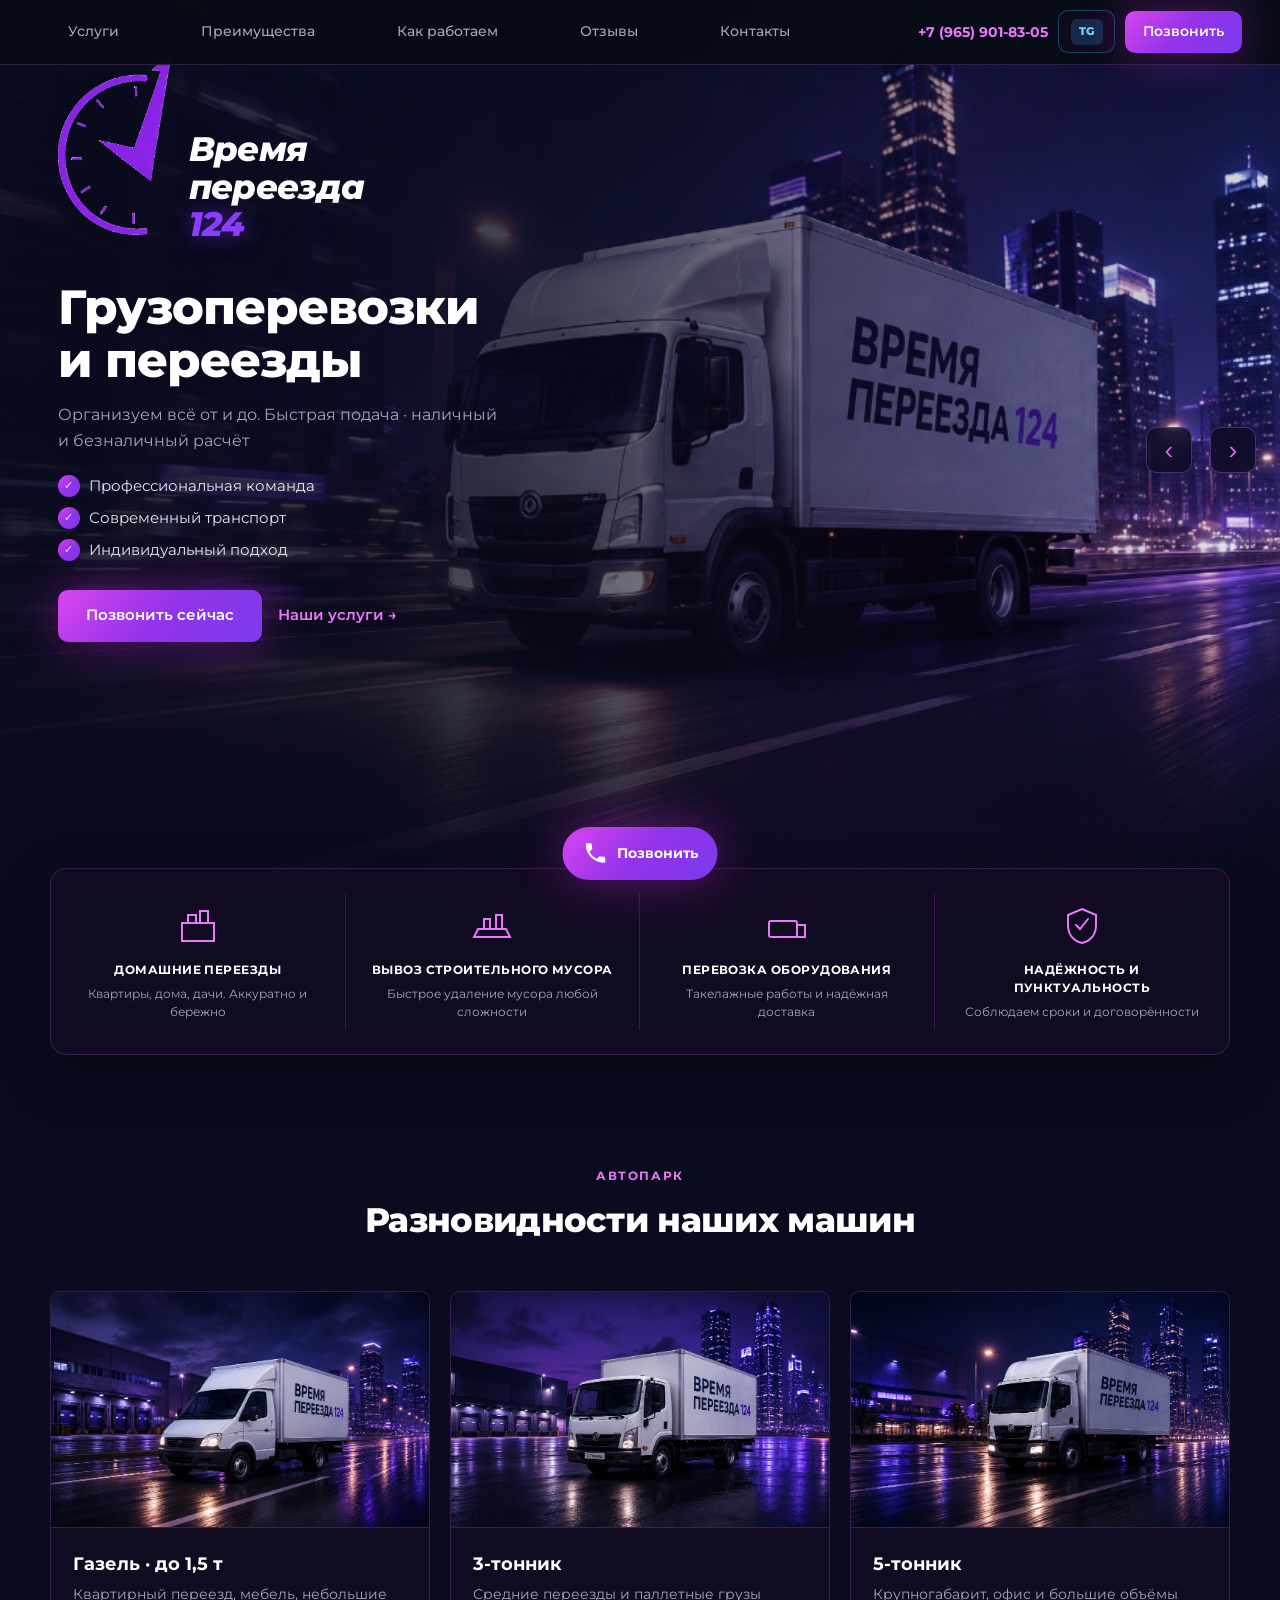
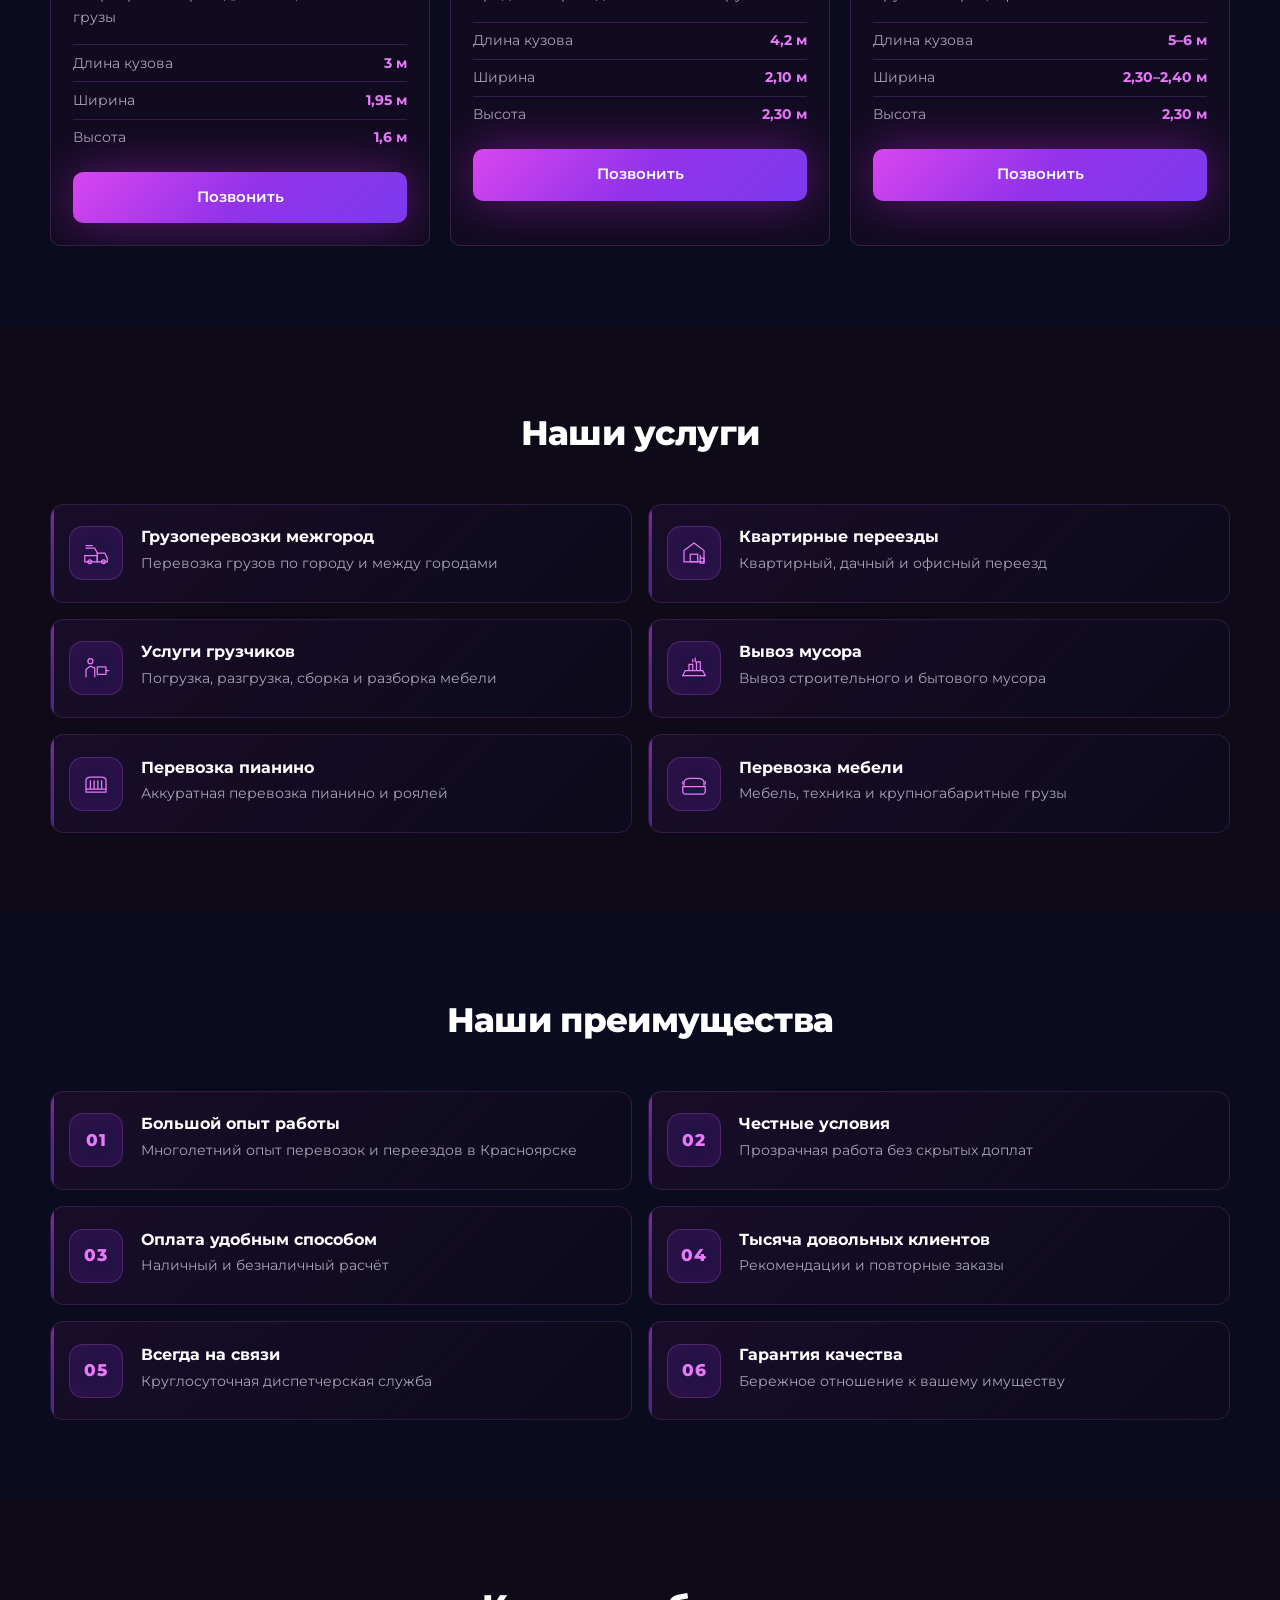
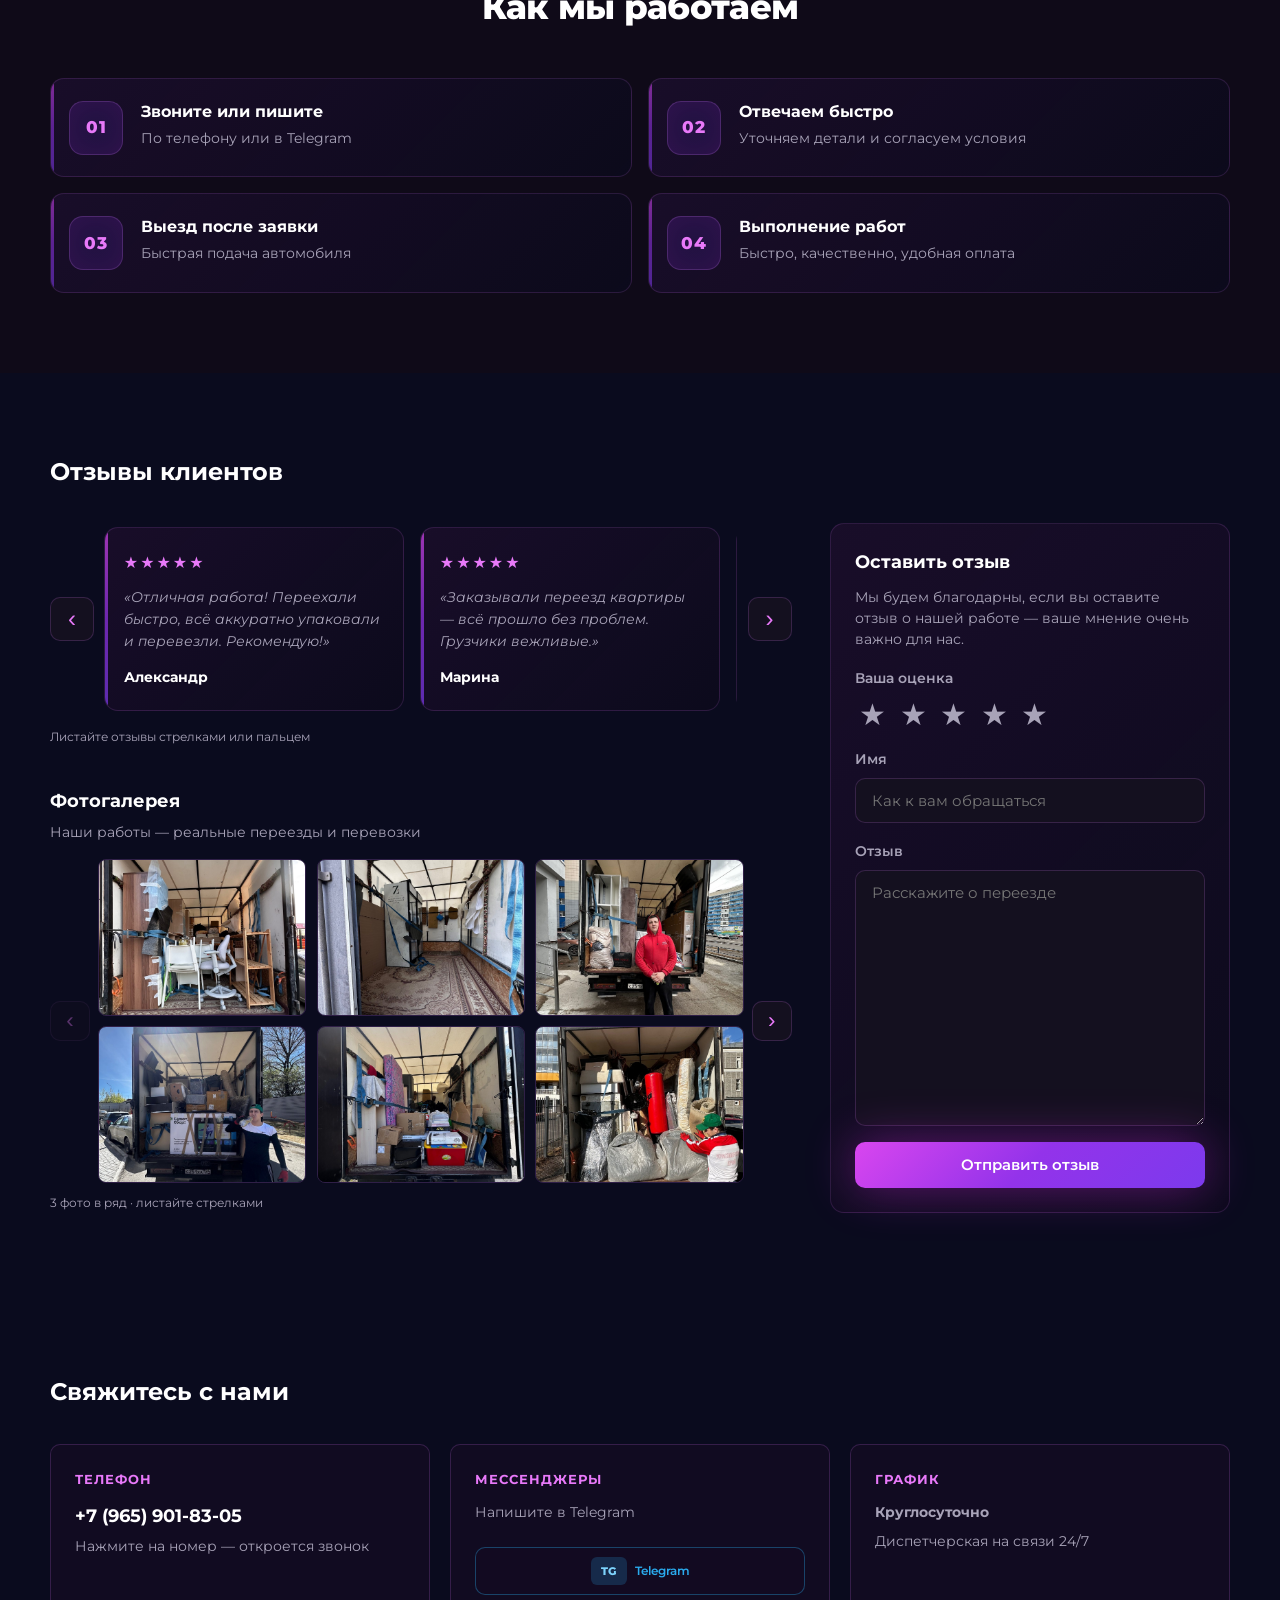
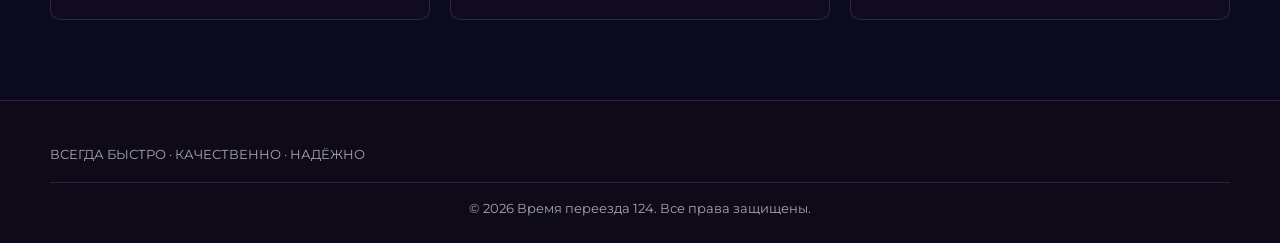
==== index.html @ 6dfb9379 "Add files via upload" ====
<!DOCTYPE html>
<html lang="ru">
<head>
  <meta charset="UTF-8">
  <meta name="viewport" content="width=device-width, initial-scale=1.0, viewport-fit=cover">
  <meta http-equiv="X-Content-Type-Options" content="nosniff">
  <meta name="referrer" content="strict-origin-when-cross-origin">
  <meta http-equiv="Permissions-Policy" content="geolocation=(), microphone=(), camera=()">
  <meta name="theme-color" content="#0a0b1e">
  <meta name="description" content="Время переезда 124 — переезды и грузоперевозки в Красноярске. Газель 1.5, 3 и 5 тонн.">
  <title>Время переезда 124 — грузоперевозки</title>
  <link rel="icon" type="image/png" href="images/logo-icon.png">
  <link rel="preconnect" href="https://fonts.googleapis.com">
  <link rel="preconnect" href="https://fonts.gstatic.com" crossorigin>
  <link href="https://fonts.googleapis.com/css2?family=Montserrat:ital,wght@0,400;0,500;0,600;0,700;0,800;1,700;1,800&display=swap" rel="stylesheet">
  <link rel="stylesheet" href="css/style.css?v=5">
  <link rel="preload" as="image" href="images/hero-truck-night.png">
</head>
<body>
  <header class="header" id="top">
    <div class="container header__inner">
      <a href="#top" class="header__brand" aria-label="Время переезда 124 — на главную">
        <img class="header__brand-icon" src="images/logo-icon.png" alt="" width="361" height="573" decoding="async">
        <span class="header__brand-name">
          <span class="header__brand-line">Время</span>
          <span class="header__brand-line">переезда <span class="header__brand-num">124</span></span>
        </span>
      </a>

      <nav class="header__nav" id="nav">
        <div class="header__nav-links">
          <a href="#fleet">Автопарк</a>
          <a href="#services">Услуги</a>
          <a href="#advantages">Преимущества</a>
          <a href="#process">Как работаем</a>
          <a href="#reviews">Отзывы</a>
          <a href="#contacts">Контакты</a>
        </div>
        <div class="header__nav-phones">
          <a href="tel:+79659018305">+7 (965) 901-83-05</a>
        </div>
      </nav>

      <div class="header__right">
        <div class="header__contacts">
          <a href="tel:+79659018305" class="header__phone">+7 (965) 901-83-05</a>
          <div class="messengers messengers--compact header__messengers">
            <a href="https://t.me/+79504398338" class="messenger-btn messenger-btn--tg" target="_blank" rel="noopener noreferrer" title="Telegram" aria-label="Telegram">
              <span class="messenger-btn__badge" aria-hidden="true">TG</span>
            </a>
          </div>
          <a href="tel:+79659018305" class="btn btn--primary btn--sm">Позвонить</a>
        </div>
      </div>

      <button class="header__burger" id="burger" aria-label="Меню" aria-expanded="false">
        <span></span><span></span><span></span>
      </button>
    </div>
    <div class="header__backdrop" id="navBackdrop" hidden></div>
  </header>

  <section class="hero">
    <div class="hero__carousel" id="heroCarousel" aria-label="Фото автопарка">
      <div class="hero__slides">
        <div class="hero__slide is-active" style="--hero-pos: 58% center; background-image: url('images/hero-truck-night.png');"></div>
        <div class="hero__slide" style="--hero-pos: 55% center; background-image: url('images/hero-truck-1.png');"></div>
        <div class="hero__slide" style="--hero-pos: 55% center; background-image: url('images/hero-truck-2.png');"></div>
      </div>
      <button class="hero__arrow hero__arrow--prev" id="heroPrev" type="button" aria-label="Предыдущее фото">‹</button>
      <button class="hero__arrow hero__arrow--next" id="heroNext" type="button" aria-label="Следующее фото">›</button>
    </div>
    <div class="hero__overlay" aria-hidden="true"></div>
    <div class="hero__inner">
      <div class="hero__content">
        <div class="hero__brand">
          <img
            class="hero__logo-icon"
            src="images/logo-icon.png"
            alt=""
            width="361"
            height="573"
            decoding="async"
          >
          <p class="hero__brand-name">
            Время<br>
            переезда<br>
            <span class="hero__brand-num">124</span>
          </p>
        </div>
        <h1>Грузоперевозки<br>и переезды</h1>
        <p class="hero__lead">Организуем всё от и до. Быстрая подача · наличный и безналичный расчёт</p>
        <ul class="hero__list">
          <li><span class="hero__check" aria-hidden="true">✓</span> Профессиональная команда</li>
          <li><span class="hero__check" aria-hidden="true">✓</span> Современный транспорт</li>
          <li><span class="hero__check" aria-hidden="true">✓</span> Индивидуальный подход</li>
        </ul>
        <div class="hero__actions">
          <a href="tel:+79659018305" class="btn btn--primary">Позвонить сейчас</a>
          <a href="#services" class="btn btn--ghost">Наши услуги →</a>
        </div>
      </div>
    </div>
  </section>

  <section class="highlights">
    <div class="container">
      <div class="highlights__grid">
        <article class="highlight-card">
          <div class="highlight-card__icon" aria-hidden="true">
            <svg viewBox="0 0 48 48" fill="none"><path d="M8 22h32v18H8V22z" stroke="currentColor" stroke-width="2"/><path d="M14 22V14h8v8M26 22V10h8v12" stroke="currentColor" stroke-width="2"/></svg>
          </div>
          <h3>Домашние переезды</h3>
          <p>Квартиры, дома, дачи. Аккуратно и бережно</p>
        </article>
        <article class="highlight-card">
          <div class="highlight-card__icon" aria-hidden="true">
            <svg viewBox="0 0 48 48" fill="none"><path d="M10 28h28l4 8H6l4-8z" stroke="currentColor" stroke-width="2"/><path d="M16 28V18h6v10M28 28V14h6v14" stroke="currentColor" stroke-width="2"/></svg>
          </div>
          <h3>Вывоз строительного мусора</h3>
          <p>Быстрое удаление мусора любой сложности</p>
        </article>
        <article class="highlight-card">
          <div class="highlight-card__icon" aria-hidden="true">
            <svg viewBox="0 0 48 48" fill="none"><rect x="6" y="20" width="28" height="16" rx="2" stroke="currentColor" stroke-width="2"/><path d="M34 24h8v12H34V24z" stroke="currentColor" stroke-width="2"/></svg>
          </div>
          <h3>Перевозка оборудования</h3>
          <p>Такелажные работы и надёжная доставка</p>
        </article>
        <article class="highlight-card">
          <div class="highlight-card__icon" aria-hidden="true">
            <svg viewBox="0 0 48 48" fill="none"><path d="M24 8l14 6v10c0 10-6 16-14 18C16 40 10 34 10 24V14l14-6z" stroke="currentColor" stroke-width="2"/><path d="M18 24l4 4 8-10" stroke="currentColor" stroke-width="2" stroke-linecap="round"/></svg>
          </div>
          <h3>Надёжность и пунктуальность</h3>
          <p>Соблюдаем сроки и договорённости</p>
        </article>
      </div>
    </div>
  </section>

  <section class="section" id="fleet">
    <div class="container">
      <div class="section__head">
        <span class="section__tag">Автопарк</span>
        <h2>Разновидности наших машин</h2>
      </div>
      <div class="vehicles-grid">
        <article class="vehicle-card">
          <div class="vehicle-card__photo">
            <img src="images/fleet-gazelle.png" alt="Газель до 1,5 тонн — Время переезда 124" width="640" height="400" loading="lazy" decoding="async">
          </div>
          <div class="vehicle-card__body">
            <h3>Газель · до 1,5 т</h3>
            <p>Квартирный переезд, мебель, небольшие грузы</p>
            <dl class="vehicle-specs">
              <div><dt>Длина кузова</dt><dd>3 м</dd></div>
              <div><dt>Ширина</dt><dd>1,95 м</dd></div>
              <div><dt>Высота</dt><dd>1,6 м</dd></div>
            </dl>
            <a href="tel:+79659018305" class="btn btn--primary btn--block">Позвонить</a>
          </div>
        </article>
        <article class="vehicle-card">
          <div class="vehicle-card__photo">
            <img src="images/fleet-3ton.png" alt="Грузовик 3 тонны — Время переезда 124" width="640" height="400" loading="lazy" decoding="async">
          </div>
          <div class="vehicle-card__body">
            <h3>3-тонник</h3>
            <p>Средние переезды и паллетные грузы</p>
            <dl class="vehicle-specs">
              <div><dt>Длина кузова</dt><dd>4,2 м</dd></div>
              <div><dt>Ширина</dt><dd>2,10 м</dd></div>
              <div><dt>Высота</dt><dd>2,30 м</dd></div>
            </dl>
            <a href="tel:+79659018305" class="btn btn--primary btn--block">Позвонить</a>
          </div>
        </article>
        <article class="vehicle-card">
          <div class="vehicle-card__photo">
            <img src="images/fleet-5ton.png" alt="Грузовик 5 тонн — Время переезда 124" width="640" height="400" loading="lazy" decoding="async">
          </div>
          <div class="vehicle-card__body">
            <h3>5-тонник</h3>
            <p>Крупногабарит, офис и большие объёмы</p>
            <dl class="vehicle-specs">
              <div><dt>Длина кузова</dt><dd>5–6 м</dd></div>
              <div><dt>Ширина</dt><dd>2,30–2,40 м</dd></div>
              <div><dt>Высота</dt><dd>2,30 м</dd></div>
            </dl>
            <a href="tel:+79659018305" class="btn btn--primary btn--block">Позвонить</a>
          </div>
        </article>
      </div>
    </div>
  </section>

  <section class="section section--alt" id="services">
    <div class="container">
      <div class="section__head"><h2>Наши услуги</h2></div>
      <div class="services-list">
        <article class="service-tile">
          <div class="service-tile__icon" aria-hidden="true">
            <svg viewBox="0 0 48 48" fill="none"><path d="M6 28h20v10H6V28z" stroke="currentColor" stroke-width="2"/><path d="M26 24h12l4 8v6H26V24z" stroke="currentColor" stroke-width="2"/><circle cx="14" cy="38" r="3" stroke="currentColor" stroke-width="2"/><circle cx="36" cy="38" r="3" stroke="currentColor" stroke-width="2"/><path d="M8 16h14l4 8M8 12h10" stroke="currentColor" stroke-width="2" stroke-linecap="round"/></svg>
          </div>
          <div class="service-tile__body">
            <h3>Грузоперевозки межгород</h3>
            <p>Перевозка грузов по городу и между городами</p>
          </div>
        </article>
        <article class="service-tile">
          <div class="service-tile__icon" aria-hidden="true">
            <svg viewBox="0 0 48 48" fill="none"><path d="M24 8 8 20v18h32V20L24 8z" stroke="currentColor" stroke-width="2"/><rect x="18" y="26" width="12" height="12" stroke="currentColor" stroke-width="2"/><path d="M34 32h6v8h-6v-8zM34 28v4" stroke="currentColor" stroke-width="2" stroke-linecap="round"/></svg>
          </div>
          <div class="service-tile__body">
            <h3>Квартирные переезды</h3>
            <p>Квартирный, дачный и офисный переезд</p>
          </div>
        </article>
        <article class="service-tile">
          <div class="service-tile__icon" aria-hidden="true">
            <svg viewBox="0 0 48 48" fill="none"><circle cx="15" cy="13" r="4" stroke="currentColor" stroke-width="2"/><path d="M8 38V26l7-5 7 3v14" stroke="currentColor" stroke-width="2" stroke-linecap="round"/><rect x="26" y="22" width="14" height="12" rx="1" stroke="currentColor" stroke-width="2"/><path d="M40 28h4" stroke="currentColor" stroke-width="2" stroke-linecap="round"/></svg>
          </div>
          <div class="service-tile__body">
            <h3>Услуги грузчиков</h3>
            <p>Погрузка, разгрузка, сборка и разборка мебели</p>
          </div>
        </article>
        <article class="service-tile">
          <div class="service-tile__icon" aria-hidden="true">
            <svg viewBox="0 0 48 48" fill="none"><path d="M10 28h28l4 8H6l4-8z" stroke="currentColor" stroke-width="2"/><path d="M16 28V18h6v10M28 28V14h6v14" stroke="currentColor" stroke-width="2"/><path d="M22 10v4M26 8v6" stroke="currentColor" stroke-width="2" stroke-linecap="round"/></svg>
          </div>
          <div class="service-tile__body">
            <h3>Вывоз мусора</h3>
            <p>Вывоз строительного и бытового мусора</p>
          </div>
        </article>
        <article class="service-tile">
          <div class="service-tile__icon" aria-hidden="true">
            <svg viewBox="0 0 48 48" fill="none"><path d="M8 32V18c0-3 3-5 8-5h16c5 0 8 2 8 5v14" stroke="currentColor" stroke-width="2"/><path d="M8 32h32v5H8v-5z" stroke="currentColor" stroke-width="2"/><path d="M15 18v14M21 18v14M27 18v14M33 18v14" stroke="currentColor" stroke-width="2"/></svg>
          </div>
          <div class="service-tile__body">
            <h3>Перевозка пианино</h3>
            <p>Аккуратная перевозка пианино и роялей</p>
          </div>
        </article>
        <article class="service-tile">
          <div class="service-tile__icon" aria-hidden="true">
            <svg viewBox="0 0 48 48" fill="none"><path d="M8 28V22c0-4 4-7 10-7h12c6 0 10 3 10 7v6" stroke="currentColor" stroke-width="2"/><path d="M6 28h36v8c0 2-2 4-4 4H10c-2 0-4-2-4-4v-8z" stroke="currentColor" stroke-width="2"/><path d="M6 24V20M42 24V20" stroke="currentColor" stroke-width="2" stroke-linecap="round"/></svg>
          </div>
          <div class="service-tile__body">
            <h3>Перевозка мебели</h3>
            <p>Мебель, техника и крупногабаритные грузы</p>
          </div>
        </article>
      </div>
    </div>
  </section>

  <section class="section" id="advantages">
    <div class="container">
      <div class="section__head"><h2>Наши преимущества</h2></div>
      <div class="services-list">
        <article class="service-tile">
          <div class="service-tile__icon service-tile__icon--num" aria-hidden="true">01</div>
          <div class="service-tile__body">
            <h3>Большой опыт работы</h3>
            <p>Многолетний опыт перевозок и переездов в Красноярске</p>
          </div>
        </article>
        <article class="service-tile">
          <div class="service-tile__icon service-tile__icon--num" aria-hidden="true">02</div>
          <div class="service-tile__body">
            <h3>Честные условия</h3>
            <p>Прозрачная работа без скрытых доплат</p>
          </div>
        </article>
        <article class="service-tile">
          <div class="service-tile__icon service-tile__icon--num" aria-hidden="true">03</div>
          <div class="service-tile__body">
            <h3>Оплата удобным способом</h3>
            <p>Наличный и безналичный расчёт</p>
          </div>
        </article>
        <article class="service-tile">
          <div class="service-tile__icon service-tile__icon--num" aria-hidden="true">04</div>
          <div class="service-tile__body">
            <h3>Тысяча довольных клиентов</h3>
            <p>Рекомендации и повторные заказы</p>
          </div>
        </article>
        <article class="service-tile">
          <div class="service-tile__icon service-tile__icon--num" aria-hidden="true">05</div>
          <div class="service-tile__body">
            <h3>Всегда на связи</h3>
            <p>Круглосуточная диспетчерская служба</p>
          </div>
        </article>
        <article class="service-tile">
          <div class="service-tile__icon service-tile__icon--num" aria-hidden="true">06</div>
          <div class="service-tile__body">
            <h3>Гарантия качества</h3>
            <p>Бережное отношение к вашему имуществу</p>
          </div>
        </article>
      </div>
    </div>
  </section>

  <section class="section section--alt" id="process">
    <div class="container">
      <div class="section__head"><h2>Как мы работаем</h2></div>
      <div class="services-list services-list--steps">
        <article class="service-tile">
          <div class="service-tile__icon service-tile__icon--num" aria-hidden="true">01</div>
          <div class="service-tile__body">
            <h3>Звоните или пишите</h3>
            <p>По телефону или в Telegram</p>
          </div>
        </article>
        <article class="service-tile">
          <div class="service-tile__icon service-tile__icon--num" aria-hidden="true">02</div>
          <div class="service-tile__body">
            <h3>Отвечаем быстро</h3>
            <p>Уточняем детали и согласуем условия</p>
          </div>
        </article>
        <article class="service-tile">
          <div class="service-tile__icon service-tile__icon--num" aria-hidden="true">03</div>
          <div class="service-tile__body">
            <h3>Выезд после заявки</h3>
            <p>Быстрая подача автомобиля</p>
          </div>
        </article>
        <article class="service-tile">
          <div class="service-tile__icon service-tile__icon--num" aria-hidden="true">04</div>
          <div class="service-tile__body">
            <h3>Выполнение работ</h3>
            <p>Быстро, качественно, удобная оплата</p>
          </div>
        </article>
      </div>
    </div>
  </section>

  <section class="section" id="reviews">
    <div class="container">
      <h2 class="section__title section__title--left">Отзывы клиентов</h2>
      <div class="reviews-layout">
        <div class="reviews-panel">
          <div class="reviews-carousel">
            <button class="reviews-carousel__btn" id="reviewsPrev" aria-label="Назад" type="button">‹</button>
            <div class="reviews-carousel__track" id="reviewsTrack"></div>
            <button class="reviews-carousel__btn" id="reviewsNext" aria-label="Вперёд" type="button">›</button>
          </div>
          <p class="reviews-swipe-hint">Листайте отзывы стрелками или пальцем</p>
        </div>

        <div class="reviews-gallery" id="gallery">
            <h3 class="reviews-gallery__title">Фотогалерея</h3>
            <p class="reviews-gallery__lead">Наши работы — реальные переезды и перевозки</p>
            <div class="gallery-carousel">
              <button class="gallery-carousel__btn" id="galleryPrev" type="button" aria-label="Предыдущие фото">‹</button>
              <div class="gallery-carousel__viewport">
                <div class="gallery-carousel__track" id="galleryTrack"></div>
              </div>
              <button class="gallery-carousel__btn" id="galleryNext" type="button" aria-label="Следующие фото">›</button>
            </div>
            <p class="gallery-carousel__hint">3 фото в ряд · листайте стрелками</p>
        </div>

        <div class="review-form-wrap">
        <h3 class="review-form__title">Оставить отзыв</h3>
        <p class="review-form__intro">Мы будем благодарны, если вы оставите отзыв о нашей работе — ваше мнение очень важно для нас.</p>
        <form class="review-form" id="reviewForm" novalidate>
          <div class="review-form__field">
            <span class="review-form__label">Ваша оценка</span>
            <div class="star-rating" id="starRating" role="radiogroup" aria-label="Оценка от 1 до 5">
              <button type="button" class="star-rating__btn" data-value="1" aria-label="1 звезда">★</button>
              <button type="button" class="star-rating__btn" data-value="2" aria-label="2 звезды">★</button>
              <button type="button" class="star-rating__btn" data-value="3" aria-label="3 звезды">★</button>
              <button type="button" class="star-rating__btn" data-value="4" aria-label="4 звезды">★</button>
              <button type="button" class="star-rating__btn" data-value="5" aria-label="5 звезд">★</button>
            </div>
            <input type="hidden" name="rating" id="reviewRating" value="0" required>
          </div>
          <div class="review-form__field">
            <label class="review-form__label" for="reviewName">Имя</label>
            <input class="review-form__input" type="text" id="reviewName" name="name" maxlength="60" placeholder="Как к вам обращаться" required autocomplete="name">
          </div>
          <div class="review-form__field review-form__field--text">
            <label class="review-form__label" for="reviewText">Отзыв</label>
            <textarea class="review-form__input review-form__textarea" id="reviewText" name="text" rows="4" maxlength="800" placeholder="Расскажите о переезде" required></textarea>
          </div>
          <div class="review-form__hp" aria-hidden="true">
            <label for="reviewWebsite">Сайт</label>
            <input type="text" id="reviewWebsite" name="website" tabindex="-1" autocomplete="off">
            <label for="reviewEmail">Email</label>
            <input type="email" id="reviewEmail" name="email" tabindex="-1" autocomplete="off">
          </div>
          <button type="submit" class="btn btn--primary review-form__submit">Отправить отзыв</button>
          <p class="review-form__status" id="reviewFormStatus" hidden></p>
        </form>
        </div>
      </div>
    </div>
  </section>

  <div class="gallery-lightbox" id="galleryLightbox" hidden>
    <button type="button" class="gallery-lightbox__backdrop" aria-label="Закрыть"></button>
    <button type="button" class="gallery-lightbox__close" aria-label="Закрыть">×</button>
    <img class="gallery-lightbox__img" id="galleryLightboxImg" alt="">
  </div>

  <section class="section" id="contacts">
    <div class="container">
      <h2 class="section__title section__title--left">Свяжитесь с нами</h2>
      <div class="contacts-grid">
        <div class="contact-card">
          <h3>Телефон</h3>
          <a href="tel:+79659018305" class="contact-card__phone">+7 (965) 901-83-05</a>
          <p>Нажмите на номер — откроется звонок</p>
        </div>
        <div class="contact-card">
          <h3>Мессенджеры</h3>
          <p>Напишите в Telegram</p>
          <div class="messengers messengers--compact contact-card__messengers">
            <a href="https://t.me/+79504398338" class="messenger-btn messenger-btn--tg" target="_blank" rel="noopener noreferrer" title="Telegram" aria-label="Telegram">
              <span class="messenger-btn__badge" aria-hidden="true">TG</span>
              <span class="messenger-btn__text">Telegram</span>
            </a>
          </div>
        </div>
        <div class="contact-card">
          <h3>График</h3>
          <p class="contact-card__phone">Круглосуточно</p>
          <p>Диспетчерская на связи 24/7</p>
        </div>
      </div>
    </div>
  </section>

  <footer class="footer">
    <div class="container footer__inner">
      <div class="footer__brand">
        <p>ВСЕГДА БЫСТРО · КАЧЕСТВЕННО · НАДЁЖНО</p>
      </div>
      <p class="footer__copy">© 2026 Время переезда 124. Все права защищены.</p>
    </div>
  </footer>

  <a href="tel:+79659018305" class="fab" aria-label="Позвонить">
    <svg viewBox="0 0 24 24" width="26" height="26" fill="currentColor"><path d="M6.62 10.79c1.44 2.83 3.76 5.14 6.59 6.59l2.2-2.2c.27-.27.67-.36 1.02-.24 1.12.37 2.33.57 3.57.57.55 0 1 .45 1 1V20c0 .55-.45 1-1 1-9.39 0-17-7.61-17-17 0-.55.45-1 1-1h3.5c.55 0 1 .45 1 1 0 1.25.2 2.45.57 3.57.11.35.03.74-.25 1.02l-2.2 2.2z"/></svg>
    <span>Позвонить</span>
  </a>

  <script src="js/config.js"></script>
  <script src="js/security.js"></script>
  <script src="js/main.js"></script>
  <script src="js/metrika.js" defer></script>
</body>
</html>
---- css/style.css ----
/* Время переезда — фиолетовый неон, тёмный фон */

:root {
  --bg: #0a0b1e;
  --bg2: #0f0a18;
  --bg3: #14101f;
  --card: rgba(20, 12, 35, 0.82);
  --text: #ffffff;
  --muted: #a8a3b8;
  --purple: #c026d3;
  --purple-light: #e879f9;
  --purple-dark: #9333ea;
  --grad-purple: linear-gradient(135deg, #d946ef 0%, #9333ea 50%, #7c3aed 100%);
  --grad-bg: linear-gradient(160deg, #0a0b1e 0%, #1a0b2e 50%, #0a0b1e 100%);
  --glow: 0 0 48px rgba(192, 38, 211, 0.45);
  --border: rgba(216, 120, 255, 0.18);
  --radius: 10px;
  --font: "Montserrat", system-ui, sans-serif;
  --header-min: 64px;
  --container: min(1180px, 100% - 2rem);
  --page-pad: 1rem;
  --fab-size: 52px;
  --fab-offset: calc(1.25rem + env(safe-area-inset-bottom, 0px));
}

*, *::before, *::after { box-sizing: border-box; margin: 0; padding: 0; }
html { scroll-behavior: smooth; }
body {
  font-family: var(--font);
  background: var(--bg);
  color: var(--text);
  line-height: 1.6;
  overflow-x: hidden;
}
a { color: inherit; text-decoration: none; }
img { max-width: 100%; display: block; }
.container { width: var(--container); margin-inline: auto; }

/* Buttons */
.btn {
  display: inline-flex;
  align-items: center;
  justify-content: center;
  padding: 14px 28px;
  border-radius: var(--radius);
  font-family: inherit;
  font-weight: 600;
  font-size: 0.92rem;
  border: none;
  cursor: pointer;
  transition: 0.2s;
  white-space: nowrap;
}
.btn--primary {
  background: var(--grad-purple);
  color: #fff;
  box-shadow: var(--glow);
}
.btn--primary:hover {
  transform: translateY(-2px);
  box-shadow: 0 0 50px rgba(124, 58, 237, 0.5);
}
.btn--ghost {
  background: transparent;
  color: var(--purple-light);
  border: none;
  padding-left: 0;
}
.btn--ghost:hover { color: #fff; }
.btn--sm { padding: 10px 18px; font-size: 0.85rem; }
.btn--block { width: 100%; }

/* Messengers */
.messengers {
  display: flex;
  flex-wrap: wrap;
  align-items: center;
  gap: 0.65rem;
}
.messenger-btn {
  display: inline-flex;
  align-items: center;
  gap: 0.5rem;
  padding: 0.55rem 1rem;
  border-radius: var(--radius);
  font-size: 0.85rem;
  font-weight: 600;
  border: 1px solid var(--border);
  background: rgba(20, 12, 35, 0.65);
  transition: 0.2s;
}
.messenger-btn:hover {
  transform: translateY(-2px);
  color: #fff;
}
.messenger-btn__badge {
  display: inline-flex;
  align-items: center;
  justify-content: center;
  min-width: 2rem;
  height: 1.65rem;
  padding: 0 0.35rem;
  border-radius: 6px;
  font-size: 0.68rem;
  font-weight: 800;
  letter-spacing: 0.04em;
}
.messenger-btn--tg {
  color: #2aabee;
  border-color: rgba(42, 171, 238, 0.35);
}
.messenger-btn--tg .messenger-btn__badge {
  background: rgba(42, 171, 238, 0.2);
  color: #7dd3fc;
}
.messenger-btn--tg:hover {
  background: rgba(42, 171, 238, 0.18);
  border-color: rgba(42, 171, 238, 0.55);
}
.messenger-btn--max {
  color: #8b3dff;
  border-color: rgba(139, 61, 255, 0.35);
}
.messenger-btn--max .messenger-btn__badge {
  background: rgba(139, 61, 255, 0.22);
  color: #d8b4fe;
}
.messenger-btn--max:hover {
  background: rgba(139, 61, 255, 0.18);
  border-color: rgba(139, 61, 255, 0.55);
}
.messengers--compact .messenger-btn {
  padding: 0.45rem 0.75rem;
  font-size: 0.78rem;
}
.messengers--compact .messenger-btn__text { display: none; }
.messengers--stack {
  flex-direction: column;
  align-items: stretch;
}
.messengers--stack .messenger-btn {
  justify-content: center;
  width: 100%;
}
.messengers--stack .messenger-btn__text { display: inline; }

/* Header */
.header {
  position: fixed;
  inset: 0 0 auto;
  z-index: 100;
  min-height: var(--header-min);
  padding: 0.65rem 0;
  background: rgba(7, 11, 20, 0.92);
  backdrop-filter: blur(16px);
  border-bottom: 1px solid var(--border);
}
.header .header__inner.container {
  width: 100%;
  max-width: none;
  margin-inline: 0;
  padding-left: 8cm;
  padding-right: 1cm;
}
.header__inner {
  display: flex;
  align-items: center;
  gap: 0;
  flex-wrap: nowrap;
}
.header__brand {
  display: none;
  align-items: center;
  gap: 0.4rem;
  flex: 1;
  min-width: 0;
  margin-right: 0.35rem;
  text-decoration: none;
  color: inherit;
}
.header__brand-icon {
  display: block;
  height: 36px;
  width: auto;
  flex-shrink: 0;
  object-fit: contain;
  object-position: left center;
}
.header__brand-name {
  display: block;
  flex-shrink: 0;
  font-size: 0.62rem;
  font-weight: 800;
  font-style: italic;
  line-height: 1.05;
  letter-spacing: -0.02em;
  color: var(--text);
}
.header__brand-line {
  display: block;
}
.header__brand-num {
  color: #8b3dff;
  text-shadow: 0 0 12px rgba(139, 61, 255, 0.45);
}
.header__nav {
  display: flex;
  flex: 1;
  min-width: 0;
  align-items: center;
  justify-content: flex-end;
}
.header__nav-links {
  display: flex;
  align-items: center;
  gap: clamp(3.5rem, 6.4vw, 5.5rem);
  margin-right: clamp(5rem, 10vw, 9rem);
}
.header__nav-links a {
  font-size: 0.85rem;
  font-weight: 500;
  color: var(--muted);
  transition: color 0.2s;
  white-space: nowrap;
}
.header__nav-links a:hover { color: var(--text); }
.header__nav-phones {
  display: none;
  flex-direction: column;
  gap: 0.35rem;
  padding-top: 0.5rem;
  border-top: 1px solid var(--border);
}

.header__right {
  display: flex;
  align-items: center;
  gap: 1rem;
  flex-shrink: 0;
  margin-left: auto;
}

.header__contacts {
  display: flex;
  align-items: center;
  gap: 0.65rem;
  flex-wrap: nowrap;
  justify-content: flex-end;
}
.header__phone {
  font-weight: 700;
  font-size: 0.88rem;
  color: var(--purple-light);
  white-space: nowrap;
  transition: color 0.2s;
}
.header__phone:hover { color: #fff; }
.header__messengers {
  display: flex;
  align-items: center;
  gap: 0.4rem;
}
.header__messengers .messenger-btn {
  min-height: 2.25rem;
  min-width: 3.25rem;
  justify-content: center;
  padding: 0.45rem 0.7rem;
}
.header__messengers .messenger-btn__badge {
  min-width: 2rem;
  height: 1.65rem;
}

.header__burger {
  display: none;
  flex-direction: column;
  gap: 5px;
  padding: 8px;
  background: none;
  border: none;
  cursor: pointer;
}
.header__burger span {
  width: 22px;
  height: 2px;
  background: var(--purple-light);
  border-radius: 1px;
}
.header__nav.open {
  display: flex;
  flex-direction: column;
  align-items: flex-start;
  position: fixed;
  top: var(--header-min);
  left: 0;
  right: 0;
  padding: 1.25rem 1.5rem;
  background: var(--bg2);
  border-bottom: 1px solid var(--border);
  gap: 1rem;
  z-index: 99;
}
.header__nav.open .header__nav-links {
  flex-direction: column;
  align-items: flex-start;
  width: 100%;
  gap: 1rem;
  margin-right: 0;
}
.header__nav.open {
  justify-content: flex-start;
}
.header__nav.open .header__nav-phones { display: flex; width: 100%; }

.header__nav.open .header__nav-phones a {
  font-size: 1rem;
  font-weight: 600;
  color: var(--purple-light);
}
.header__backdrop {
  position: fixed;
  inset: var(--header-min) 0 0;
  z-index: 98;
  background: rgba(0, 0, 0, 0.55);
  backdrop-filter: blur(4px);
}
body.menu-open { overflow: hidden; }
body.gallery-open { overflow: hidden; }
.header__burger[aria-expanded="true"] span:nth-child(1) {
  transform: translateY(7px) rotate(45deg);
}
.header__burger[aria-expanded="true"] span:nth-child(2) { opacity: 0; }
.header__burger[aria-expanded="true"] span:nth-child(3) {
  transform: translateY(-7px) rotate(-45deg);
}
.header__burger span { transition: transform 0.2s, opacity 0.2s; }

/* Hero */
.hero {
  position: relative;
  min-height: 100vh;
  min-height: 100dvh;
  padding-top: var(--header-min);
  display: flex;
  align-items: flex-end;
  justify-content: flex-start;
  overflow: hidden;
}
.hero__carousel {
  position: absolute;
  inset: 0;
  z-index: 0;
}
.hero__slides {
  position: absolute;
  inset: 0;
}
.hero__slide {
  position: absolute;
  inset: 0;
  background-position: var(--hero-pos, 58% center);
  background-size: cover;
  background-repeat: no-repeat;
  opacity: 0;
  transition: opacity 1.1s ease;
}
.hero__slide.is-active { opacity: 1; }
.hero__arrow {
  position: absolute;
  top: 50%;
  z-index: 2;
  transform: translateY(-50%);
  width: 46px;
  height: 46px;
  border-radius: var(--radius);
  border: 1px solid rgba(216, 120, 255, 0.35);
  background: rgba(10, 11, 30, 0.72);
  backdrop-filter: blur(8px);
  color: var(--purple-light);
  font-size: 1.65rem;
  line-height: 1;
  cursor: pointer;
  transition: background 0.2s, border-color 0.2s, color 0.2s, transform 0.2s;
}
.hero__arrow:hover {
  background: rgba(124, 58, 237, 0.55);
  border-color: var(--purple-light);
  color: #fff;
}
.hero__arrow--prev { right: 5.5rem; }
.hero__arrow--next { right: 1.5rem; }
.hero__overlay {
  position: absolute;
  inset: 0;
  z-index: 1;
  background:
    linear-gradient(105deg, rgba(10, 11, 30, 0.97) 0%, rgba(10, 11, 30, 0.75) 42%, rgba(26, 11, 46, 0.35) 68%, transparent 100%),
    linear-gradient(to top, var(--bg) 0%, transparent 35%);
  pointer-events: none;
}
.hero__inner {
  position: relative;
  z-index: 1;
  width: 100%;
  max-width: 640px;
  margin: 0 0 clamp(6rem, 16vh, 11rem);
  padding: 0 clamp(0.65rem, 1.8vw, 1.25rem) clamp(3.5rem, 10vh, 6.5rem);
  margin-left: 1cm;
}
.hero__brand {
  --hero-icon-h: clamp(120px, 20vw, 180px);
  display: flex;
  align-items: flex-start;
  gap: clamp(0.65rem, 1.8vw, 1.1rem);
  margin: clamp(-2rem, -5vh, -3.5rem) 0 1cm;
}
.hero__logo-icon {
  display: block;
  width: auto;
  height: var(--hero-icon-h);
  margin: 0;
  flex-shrink: 0;
  object-fit: contain;
  object-position: left center;
}
.hero__brand-name {
  margin: 0;
  padding-top: calc(var(--hero-icon-h) * 0.5 - 0.4em);
  font-size: clamp(1.35rem, 3.2vw, 2.15rem);
  font-weight: 800;
  font-style: italic;
  line-height: 1.08;
  letter-spacing: -0.02em;
  color: var(--text);
  flex-shrink: 0;
}
.hero__brand-num {
  color: #8b3dff;
  text-shadow: 0 0 22px rgba(139, 61, 255, 0.55);
}
.hero__badge {
  display: inline-block;
  margin-bottom: 1rem;
  font-size: 0.78rem;
  color: var(--muted);
}
.hero__content h1 {
  font-size: clamp(2rem, 4vw, 3rem);
  font-weight: 800;
  line-height: 1.1;
  letter-spacing: -0.02em;
  margin-bottom: 1rem;
}
.hero__lead {
  color: var(--muted);
  font-size: 1rem;
  max-width: 440px;
  margin-bottom: 1.25rem;
}
.hero__list {
  list-style: none;
  margin-bottom: 1.75rem;
}
.hero__list li {
  display: flex;
  align-items: center;
  gap: 0.6rem;
  margin-bottom: 0.5rem;
  font-size: 0.95rem;
  color: #e2e8f0;
}
.hero__check {
  display: flex;
  align-items: center;
  justify-content: center;
  width: 22px;
  height: 22px;
  border-radius: 50%;
  background: var(--grad-purple);
  font-size: 0.7rem;
  font-weight: 800;
  flex-shrink: 0;
}
.hero__actions {
  display: flex;
  flex-wrap: wrap;
  align-items: center;
  gap: 1rem;
  margin-bottom: 1.5rem;
}
.hero__phones {
  display: flex;
  flex-wrap: wrap;
  gap: 1rem;
}
.hero__phones a {
  font-weight: 600;
  font-size: 0.9rem;
  color: var(--purple-light);
}
.hero__phones a:hover { color: #fff; }

/* Highlights strip */
.highlights {
  margin-top: -2rem;
  padding-bottom: 2rem;
  position: relative;
  z-index: 2;
}
.highlights__grid {
  display: grid;
  grid-template-columns: repeat(4, 1fr);
  gap: 0;
  padding: 1.5rem 0;
  background: var(--card);
  border: 1px solid var(--border);
  border-radius: 16px;
  backdrop-filter: blur(12px);
  box-shadow: 0 20px 50px rgba(0, 0, 0, 0.35);
}
.highlight-card {
  padding: 0.5rem 1.25rem;
  text-align: center;
  border-right: 1px solid rgba(192, 38, 211, 0.28);
}
.highlight-card:last-child {
  border-right: none;
}
.highlight-card__icon {
  width: 48px;
  height: 48px;
  margin: 0 auto 0.75rem;
  color: var(--purple-light);
}
.highlight-card__icon svg { width: 100%; height: 100%; }
.highlight-card h3 {
  font-size: 0.72rem;
  font-weight: 700;
  text-transform: uppercase;
  letter-spacing: 0.04em;
  margin-bottom: 0.35rem;
  color: var(--text);
}
.highlight-card p {
  font-size: 0.78rem;
  color: var(--muted);
  line-height: 1.45;
}

/* Sections */
.section { padding: 5rem 0; }
.section--alt { background: var(--bg2); }
.section__head {
  text-align: center;
  max-width: 560px;
  margin: 0 auto 2.75rem;
}
.section__head h2 {
  font-size: clamp(1.6rem, 3vw, 2.1rem);
  font-weight: 800;
  letter-spacing: -0.02em;
}
.section__tag {
  display: block;
  margin-bottom: 0.5rem;
  font-size: 0.72rem;
  font-weight: 700;
  letter-spacing: 0.14em;
  text-transform: uppercase;
  color: var(--purple-light);
}
.section__title--left { text-align: left; margin-bottom: 2rem; }

/* Fleet */
.vehicles-grid {
  display: grid;
  grid-template-columns: repeat(3, 1fr);
  gap: 1.25rem;
}
.vehicle-card {
  background: var(--card);
  border: 1px solid var(--border);
  border-radius: var(--radius);
  overflow: hidden;
  transition: 0.2s;
}
.vehicle-card:hover {
  border-color: rgba(124, 58, 237, 0.4);
  transform: translateY(-4px);
  box-shadow: var(--glow);
}
.vehicle-card__photo {
  aspect-ratio: 16 / 10;
  overflow: hidden;
  border-bottom: 1px solid var(--border);
  background: var(--bg3);
}
.vehicle-card__photo img {
  width: 100%;
  height: 100%;
  object-fit: cover;
  object-position: center;
  display: block;
  transition: transform 0.35s ease;
}
.vehicle-card:hover .vehicle-card__photo img { transform: scale(1.03); }
.vehicle-card__body { padding: 1.35rem; }
.vehicle-card__body h3 {
  font-size: 1.1rem;
  font-weight: 700;
  margin-bottom: 0.35rem;
}
.vehicle-card__body > p {
  font-size: 0.88rem;
  color: var(--muted);
  margin-bottom: 1rem;
}
.vehicle-specs div {
  display: flex;
  justify-content: space-between;
  padding: 0.45rem 0;
  font-size: 0.85rem;
  border-top: 1px solid var(--border);
}
.vehicle-specs dt { color: var(--muted); }
.vehicle-specs dd { font-weight: 700; color: var(--purple-light); }
.vehicle-card .btn { margin-top: 1rem; }


/* Services */
.services-list {
  display: grid;
  grid-template-columns: repeat(2, 1fr);
  gap: 1rem;
}
.service-tile {
  position: relative;
  display: flex;
  align-items: flex-start;
  gap: 1.1rem;
  padding: 1.35rem 1.35rem 1.35rem 1.15rem;
  background: linear-gradient(135deg, rgba(26, 14, 42, 0.95) 0%, rgba(12, 10, 28, 0.88) 100%);
  border: 1px solid rgba(216, 120, 255, 0.14);
  border-radius: 14px;
  overflow: hidden;
  transition: border-color 0.25s, box-shadow 0.25s, transform 0.25s;
}
.service-tile::before {
  content: "";
  position: absolute;
  left: 0;
  top: 0;
  bottom: 0;
  width: 3px;
  background: var(--grad-purple);
  opacity: 0.55;
  transition: opacity 0.25s, width 0.25s;
}
.service-tile:hover {
  border-color: rgba(232, 121, 249, 0.38);
  box-shadow: 0 12px 36px rgba(124, 58, 237, 0.18);
  transform: translateY(-2px);
}
.service-tile:hover::before {
  opacity: 1;
  width: 4px;
}
.service-tile__icon {
  flex-shrink: 0;
  display: flex;
  align-items: center;
  justify-content: center;
  width: 54px;
  height: 54px;
  border-radius: 14px;
  color: var(--purple-light);
  background: rgba(124, 58, 237, 0.14);
  border: 1px solid rgba(216, 120, 255, 0.22);
  box-shadow: inset 0 0 24px rgba(192, 38, 211, 0.08);
  transition: background 0.25s, box-shadow 0.25s;
}
.service-tile__icon svg {
  width: 30px;
  height: 30px;
  display: block;
}
.service-tile__icon--num {
  font-size: 1.05rem;
  font-weight: 800;
  letter-spacing: 0.06em;
}
.service-tile:hover .service-tile__icon {
  background: rgba(124, 58, 237, 0.24);
  box-shadow: 0 0 20px rgba(192, 38, 211, 0.25);
}
.service-tile__body { min-width: 0; }
.service-tile__body h3 {
  font-size: 1.02rem;
  font-weight: 700;
  margin-bottom: 0.4rem;
  line-height: 1.25;
}
.service-tile__body p {
  font-size: 0.86rem;
  color: var(--muted);
  line-height: 1.5;
}

.services-list--steps {
  counter-reset: process-step;
}

/* Reviews */
.reviews-layout {
  display: grid;
  grid-template-columns: minmax(0, 1fr) min(400px, 36%);
  grid-template-rows: auto auto;
  gap: clamp(1.5rem, 3vw, 2.5rem);
  align-items: stretch;
}
.reviews-panel {
  grid-column: 1;
  grid-row: 1;
  min-width: 0;
}
.reviews-gallery {
  grid-column: 1;
  grid-row: 2;
  min-width: 0;
}
.review-form-wrap {
  grid-column: 2;
  grid-row: 1 / span 2;
}
.reviews-carousel {
  display: flex;
  align-items: stretch;
  gap: 0.65rem;
}
.reviews-carousel__track {
  flex: 1;
  display: flex;
  gap: 1rem;
  overflow-x: auto;
  scroll-snap-type: x mandatory;
  scrollbar-width: none;
  padding: 0.25rem 0;
  -webkit-overflow-scrolling: touch;
  overscroll-behavior-x: contain;
}
.reviews-carousel__track::-webkit-scrollbar { display: none; }
.reviews-carousel__btn {
  flex-shrink: 0;
  align-self: center;
  width: 44px;
  height: 44px;
  border-radius: var(--radius);
  border: 1px solid var(--border);
  background: var(--bg3);
  color: var(--purple-light);
  font-size: 1.5rem;
  cursor: pointer;
  transition: 0.2s;
}
.reviews-carousel__btn:hover {
  background: var(--purple);
  color: #fff;
  border-color: var(--purple);
}
.review-card {
  position: relative;
  flex: 0 0 min(100%, 300px);
  scroll-snap-align: start;
  padding: 1.35rem 1.35rem 1.35rem 1.15rem;
  text-align: left;
  background: linear-gradient(135deg, rgba(26, 14, 42, 0.95) 0%, rgba(12, 10, 28, 0.88) 100%);
  border: 1px solid rgba(216, 120, 255, 0.14);
  border-radius: 14px;
  overflow: hidden;
}
.review-card::before {
  content: "";
  position: absolute;
  left: 0;
  top: 0;
  bottom: 0;
  width: 3px;
  background: var(--grad-purple);
  opacity: 0.7;
}
.review-card__stars { color: var(--purple-light); letter-spacing: 2px; margin-bottom: 0.65rem; }
.review-card__text {
  font-size: 0.9rem;
  color: var(--muted);
  font-style: italic;
  margin-bottom: 0.85rem;
  line-height: 1.55;
}
.review-card__author { font-weight: 700; font-size: 0.88rem; }
.reviews-empty { color: var(--muted); padding: 1rem; text-align: left; }
.reviews-swipe-hint {
  display: block;
  margin-top: 0.75rem;
  font-size: 0.78rem;
  color: var(--muted);
  text-align: left;
}

.reviews-gallery { min-width: 0; }
.reviews-gallery__title {
  font-size: 1.15rem;
  font-weight: 700;
  margin-bottom: 0.35rem;
  text-align: left;
}
.reviews-gallery__lead {
  font-size: 0.88rem;
  color: var(--muted);
  margin-bottom: 1rem;
  text-align: left;
}
.reviews-gallery .photo-gallery__grid {
  display: grid;
  grid-template-columns: repeat(3, 1fr);
  grid-template-rows: repeat(2, auto);
  gap: 0.65rem;
}
.gallery-carousel {
  display: flex;
  align-items: center;
  gap: 0.5rem;
}
.gallery-carousel__viewport {
  flex: 1;
  min-width: 0;
  overflow: hidden;
}
.gallery-carousel__track {
  display: flex;
  transition: transform 0.45s ease;
}
.gallery-carousel__page {
  flex: 0 0 100%;
  min-width: 0;
}
.gallery-carousel__btn {
  flex-shrink: 0;
  width: 40px;
  height: 40px;
  border-radius: var(--radius);
  border: 1px solid var(--border);
  background: var(--bg3);
  color: var(--purple-light);
  font-size: 1.4rem;
  line-height: 1;
  cursor: pointer;
  transition: 0.2s;
}
.gallery-carousel__btn:hover:not(:disabled) {
  background: var(--purple);
  color: #fff;
  border-color: var(--purple);
}
.gallery-carousel__btn:disabled {
  opacity: 0.35;
  cursor: default;
}
.gallery-carousel__hint {
  margin-top: 0.65rem;
  font-size: 0.78rem;
  color: var(--muted);
  text-align: left;
}

.review-form-wrap {
  margin-top: 0;
  padding: 1.5rem;
  background: linear-gradient(135deg, rgba(26, 14, 42, 0.95) 0%, rgba(12, 10, 28, 0.88) 100%);
  border: 1px solid rgba(216, 120, 255, 0.14);
  border-radius: 14px;
  max-width: none;
  width: 100%;
  display: flex;
  flex-direction: column;
  min-height: 100%;
}
.review-form__title {
  font-size: 1.1rem;
  font-weight: 700;
  margin-bottom: 0.65rem;
  text-align: left;
}
.review-form__intro {
  font-size: 0.88rem;
  color: var(--muted);
  line-height: 1.5;
  margin-bottom: 1.15rem;
  text-align: left;
}
.review-form {
  flex: 1;
  display: flex;
  flex-direction: column;
  min-height: 0;
}
.review-form__field { margin-bottom: 1.1rem; }
.review-form__label {
  display: block;
  font-size: 0.85rem;
  font-weight: 600;
  color: var(--muted);
  margin-bottom: 0.45rem;
}
.review-form__input {
  width: 100%;
  padding: 0.75rem 1rem;
  font-family: inherit;
  font-size: 0.95rem;
  color: var(--text);
  background: var(--bg3);
  border: 1px solid var(--border);
  border-radius: var(--radius);
  transition: border-color 0.2s, box-shadow 0.2s;
}
.review-form__input:focus {
  outline: none;
  border-color: var(--purple-light);
  box-shadow: 0 0 0 2px rgba(232, 121, 249, 0.2);
}
.review-form__textarea { resize: vertical; min-height: 100px; }
.review-form__field--text {
  flex: 1;
  display: flex;
  flex-direction: column;
  min-height: 0;
  margin-bottom: 1rem;
}
.review-form__field--text .review-form__textarea {
  flex: 1;
  min-height: 120px;
}
.review-form__hp {
  position: absolute;
  left: -9999px;
  width: 1px;
  height: 1px;
  overflow: hidden;
}
.review-form__field:has(.star-rating) .review-form__label {
  text-align: left;
}
.star-rating {
  display: flex;
  gap: 0.35rem;
  justify-content: flex-start;
}
.star-rating__btn {
  padding: 0.15rem 0.25rem;
  font-size: 1.85rem;
  line-height: 1;
  color: var(--muted);
  background: none;
  border: none;
  cursor: pointer;
  transition: color 0.15s, transform 0.15s;
}
.star-rating__btn:hover,
.star-rating__btn.is-active {
  color: var(--purple-light);
  transform: scale(1.08);
}
.review-form__submit { width: 100%; margin-top: auto; }
.review-form__status {
  margin-top: 1rem;
  padding: 0.85rem 1rem;
  font-size: 0.9rem;
  border-radius: var(--radius);
  line-height: 1.45;
}
.review-form__status--ok {
  background: rgba(34, 197, 94, 0.12);
  border: 1px solid rgba(34, 197, 94, 0.35);
  color: #86efac;
}
.review-form__status--mod {
  background: rgba(234, 179, 8, 0.1);
  border: 1px solid rgba(234, 179, 8, 0.35);
  color: #fde68a;
}
.review-form__status--err {
  background: rgba(239, 68, 68, 0.1);
  border: 1px solid rgba(239, 68, 68, 0.35);
  color: #fca5a5;
}

/* Gallery */
.photo-gallery {
  display: grid;
  grid-template-columns: 1fr 1fr;
  gap: 2rem;
}
.photo-gallery--single {
  grid-template-columns: 1fr;
  max-width: 720px;
}
.photo-gallery__column h3 {
  font-size: 1.1rem;
  font-weight: 700;
  margin-bottom: 0.35rem;
  color: var(--purple-light);
}
.photo-gallery__column > p {
  font-size: 0.88rem;
  color: var(--muted);
  margin-bottom: 1rem;
}
.photo-gallery__grid {
  display: grid;
  grid-template-columns: repeat(3, 1fr);
  gap: 0.75rem;
}
.photo-gallery__item {
  padding: 0;
  border: none;
  background: none;
  cursor: pointer;
  border-radius: 8px;
  overflow: hidden;
  border: 1px solid var(--border);
  transition: 0.2s;
}
.photo-gallery__item:hover { border-color: var(--purple); transform: scale(1.02); }
.photo-gallery__item img {
  width: 100%;
  aspect-ratio: 4/3;
  object-fit: cover;
}
.gallery-lightbox {
  position: fixed;
  inset: 0;
  z-index: 200;
  display: flex;
  align-items: center;
  justify-content: center;
}
.gallery-lightbox[hidden] { display: none; }
.gallery-lightbox__backdrop {
  position: absolute;
  inset: 0;
  background: rgba(0, 0, 0, 0.9);
  border: none;
  cursor: pointer;
}
.gallery-lightbox__close {
  position: absolute;
  top: 1rem;
  right: 1rem;
  z-index: 2;
  width: 44px;
  height: 44px;
  border: none;
  border-radius: 50%;
  background: var(--purple);
  color: #fff;
  font-size: 1.5rem;
  cursor: pointer;
}
.gallery-lightbox__img {
  position: relative;
  z-index: 1;
  max-width: 92vw;
  max-height: 85vh;
  border-radius: 8px;
}

/* Contacts */
.contacts-grid {
  display: grid;
  grid-template-columns: repeat(3, 1fr);
  align-items: stretch;
  gap: 1.25rem;
}
.contact-card {
  display: flex;
  flex-direction: column;
  height: 100%;
  padding: 1.5rem;
  background: var(--card);
  border: 1px solid var(--border);
  border-radius: var(--radius);
}
.contact-card__messengers {
  margin-top: auto;
  display: flex;
  align-items: flex-end;
  justify-content: stretch;
  gap: 0.65rem;
  padding-top: 1rem;
}
.contact-card__messengers .messenger-btn {
  flex: 1;
  min-height: 3rem;
  justify-content: center;
  align-items: center;
  padding: 0.55rem 0.75rem;
}
.contact-card__messengers .messenger-btn__text {
  display: inline;
}
.contact-card__messengers .messenger-btn__badge {
  min-width: 2.25rem;
  height: 1.75rem;
  flex-shrink: 0;
}
.contact-card h3 {
  font-size: 0.82rem;
  text-transform: uppercase;
  letter-spacing: 0.08em;
  color: var(--purple-light);
  margin-bottom: 0.75rem;
}
.contact-card__phone,
.contact-card__link {
  display: block;
  font-size: 1.1rem;
  font-weight: 700;
  margin-bottom: 0.4rem;
}
.contact-card__phone:hover,
.contact-card__link:hover { color: var(--purple-light); }
.contact-card p:last-child { font-size: 0.85rem; color: var(--muted); }
.contact-card > p:not(:last-child) {
  font-size: 0.85rem;
  color: var(--muted);
  margin-bottom: 0.5rem;
}

/* Footer */
.footer {
  padding: 2.5rem 0 1.5rem;
  border-top: 1px solid var(--border);
  background: var(--bg2);
}
.footer__inner {
  display: flex;
  flex-wrap: wrap;
  align-items: center;
  justify-content: space-between;
  gap: 1rem;
}
.footer__logo {
  height: 40px;
  width: auto;
  margin-bottom: 0.5rem;
}
.footer__brand p { font-size: 0.8rem; color: var(--muted); margin-top: 0.25rem; }
.footer__copy {
  width: 100%;
  text-align: center;
  font-size: 0.8rem;
  color: var(--muted);
  padding-top: 1rem;
  border-top: 1px solid var(--border);
}

/* FAB */
@keyframes fab-pulse {
  0%, 100% {
    box-shadow: 0 0 24px rgba(192, 38, 211, 0.45);
    transform: translateX(-50%) translateY(0);
  }
  50% {
    box-shadow: 0 0 40px rgba(192, 38, 211, 0.65);
    transform: translateX(-50%) translateY(-4px);
  }
}
.fab {
  position: fixed;
  left: 50%;
  right: auto;
  bottom: calc(1.25rem + env(safe-area-inset-bottom, 0px));
  z-index: 90;
  display: flex;
  align-items: center;
  justify-content: center;
  gap: 0.5rem;
  padding: 0.85rem 1.25rem;
  background: var(--grad-purple);
  color: #fff;
  font-weight: 700;
  font-size: 0.88rem;
  border-radius: 100px;
  box-shadow: var(--glow);
  transform: translateX(-50%);
  animation: fab-pulse 2.2s ease-in-out infinite;
  transition: background 0.2s, color 0.2s;
}
.fab:hover {
  animation: none;
  transform: translateX(-50%) translateY(-3px);
  box-shadow: 0 0 48px rgba(192, 38, 211, 0.7);
}
@media (prefers-reduced-motion: reduce) {
  .fab { animation: none; }
  .hero__slide { transition: none; }
}

/* Responsive */
@media (max-width: 1100px) {
  .header__nav-links { gap: 3rem; }
  .header__nav-links a { font-size: 0.8rem; }
}

@media (max-width: 900px) {
  :root {
    --header-min: 76px;
  }
  .header .header__inner.container {
    padding-left: var(--page-pad);
    padding-right: var(--page-pad);
  }
  .header__phone {
    display: block;
    font-size: clamp(0.68rem, 2.6vw, 0.82rem);
    flex-shrink: 1;
    min-width: 0;
  }
  .header__right {
    margin-left: auto;
    flex-shrink: 1;
    min-width: 0;
  }
  .header__nav {
    display: none;
    flex: none;
  }
  .header__burger {
    display: flex;
    min-width: 44px;
    min-height: 44px;
    align-items: center;
    justify-content: center;
    flex-shrink: 0;
  }
  .header__contacts .btn--primary { display: none; }
  .header__contacts {
    gap: 0.35rem;
    min-width: 0;
  }
  .header {
    min-height: var(--header-min);
    height: auto;
    padding: calc(0.55rem + env(safe-area-inset-top, 0px)) 0 0.55rem;
    overflow: visible;
  }
  .header__inner {
    align-items: center;
    min-height: 44px;
  }
  .header__phone {
    font-size: clamp(0.65rem, 3.2vw, 0.78rem);
    white-space: nowrap;
  }
  .header__brand {
    display: flex !important;
    flex: 0 0 auto;
    flex-shrink: 0;
    align-items: center;
    gap: 0.4rem;
    min-width: max-content;
    margin-right: 0.25rem;
    overflow: visible;
  }
  .header__brand-num {
    text-shadow: 0 0 8px rgba(139, 61, 255, 0.35);
  }
  .header__brand-icon {
    height: 32px;
    width: auto;
    flex-shrink: 0;
    object-fit: contain;
    object-position: center;
  }
  .header__brand-name {
    font-size: clamp(0.625rem, 3vw, 0.72rem);
    line-height: 1.12;
    overflow: visible;
  }
  .hero__brand {
    display: none;
  }
  .hero {
    min-height: min(72svh, 540px);
    align-items: flex-start;
    justify-content: flex-start;
    padding-top: calc(var(--header-min) + env(safe-area-inset-top, 0px));
  }
  .hero__inner {
    margin-left: 0;
    margin-bottom: 0;
    padding-inline: var(--page-pad);
    padding-top: 0.85rem;
    padding-bottom: clamp(1.25rem, 4vh, 2rem);
    max-width: 100%;
  }
  .hero__content {
    text-align: left;
    width: 100%;
  }
  .hero__lead {
    margin-inline: 0;
    max-width: none;
  }
  .hero__list {
    max-width: none;
    margin-inline: 0;
    text-align: left;
  }
  .hero__actions {
    justify-content: flex-start;
    align-items: stretch;
    max-width: none;
    margin-inline: 0;
  }
  .hero__actions .btn--ghost {
    justify-content: flex-start;
    padding-left: 0;
  }
}

@media (max-width: 1024px) {
  .contacts-grid {
    grid-template-columns: repeat(3, minmax(0, 1fr));
    max-width: none;
  }
  .hero__slide { --hero-pos: 55% center; }
  .hero__arrow--prev { right: 4.5rem; }
  .hero__arrow--next { right: 1rem; }
  .hero__overlay {
    background:
      linear-gradient(180deg, rgba(10, 11, 30, 0.92) 0%, rgba(10, 11, 30, 0.7) 55%, rgba(26, 11, 46, 0.5) 100%),
      linear-gradient(to top, var(--bg), transparent 30%);
  }
  .hero__inner {
    max-width: 100%;
    margin: 0 0 clamp(3rem, 10vh, 6rem);
    padding-inline: clamp(1rem, 4vw, 1.5rem);
    padding-bottom: clamp(2.5rem, 8vh, 4rem);
  }
  .hero__brand { margin-top: -2vh; }
  .hero__content { text-align: center; }
  .hero__brand { justify-content: center; }
  .hero__logo-icon { object-position: center; }

  .hero__lead { margin-inline: auto; }
  .hero__list { max-width: 320px; margin-inline: auto; text-align: left; }
  .hero__actions, .hero__phones { justify-content: center; }
  .highlights__grid { grid-template-columns: repeat(2, 1fr); }
  .highlight-card { border-right: none; }
  .highlight-card:nth-child(odd) {
    border-right: 1px solid rgba(192, 38, 211, 0.28);
  }
  .vehicles-grid, .services-list { grid-template-columns: repeat(2, 1fr); }
  .reviews-layout {
    grid-template-columns: 1fr;
    grid-template-rows: auto;
    gap: 1.25rem;
  }
  .reviews-panel,
  .reviews-gallery,
  .review-form-wrap {
    grid-column: 1;
    grid-row: auto;
  }
  .review-form-wrap {
    margin-top: 0;
    min-height: auto;
  }
  .review-form {
    flex: none;
  }
}

@media (max-width: 768px) {
  :root {
    --header-min: 76px;
    --container: min(1180px, 100% - 1.5rem);
    --page-pad: 0.75rem;
  }

  html { -webkit-text-size-adjust: 100%; }
  body {
    padding-bottom: calc(var(--fab-size) + var(--fab-offset) + 0.75rem);
  }

  .btn {
    min-height: 44px;
    padding: 12px 20px;
    white-space: normal;
    text-align: center;
  }
  .btn--sm { min-height: 40px; padding: 8px 14px; }

  /* Header */
  .header {
    padding: 0.55rem 0;
    overflow: visible;
  }
  .header__inner {
    flex-wrap: nowrap;
    gap: 0.35rem;
    align-items: center;
  }
  .header__brand-icon {
    height: 32px;
  }
  .header__brand {
    flex-shrink: 0;
    min-width: max-content;
  }
  .header__brand-name {
    font-size: clamp(0.625rem, 3.1vw, 0.7rem);
  }
  .header__phone {
    display: none;
  }
  .header__contacts .btn--primary { display: none; }
  .header__contacts { gap: 0.4rem; }
  .header__messengers .messenger-btn {
    min-height: 44px;
    min-width: 44px;
    padding: 0.45rem 0.55rem;
  }
  .header__nav { justify-content: flex-start; }
  .header__nav.open .header__nav-links a {
    display: block;
    padding: 0.35rem 0;
    font-size: 1.05rem;
  }

  /* Hero */
  .hero {
    min-height: min(68svh, 500px);
    align-items: flex-start;
    justify-content: flex-start;
  }
  .hero__slide { --hero-pos: 60% 40%; }
  .hero__arrow {
    width: 40px;
    height: 40px;
    font-size: 1.4rem;
  }
  .hero__arrow--prev { right: 3.5rem; }
  .hero__arrow--next { right: 0.75rem; }
  .hero__inner {
    margin-bottom: 0;
    padding-top: 0.75rem;
    padding-bottom: clamp(1rem, 3.5vh, 1.75rem);
  }
  .hero__content {
    text-align: left;
    width: 100%;
  }
  .hero__content h1 { font-size: clamp(1.65rem, 7vw, 2.1rem); }
  .hero__lead {
    font-size: 0.92rem;
    margin-inline: 0;
    max-width: none;
  }
  .hero__list {
    max-width: none;
    margin-inline: 0;
  }
  .hero__actions {
    flex-direction: column;
    align-items: stretch;
    width: 100%;
    max-width: none;
    margin-inline: 0;
    justify-content: flex-start;
    gap: 0.65rem;
  }
  .hero__actions .btn { width: 100%; max-width: 320px; }
  .hero__actions .btn--ghost {
    padding: 0.5rem 0;
    justify-content: flex-start;
  }

  /* Highlights & sections */
  .highlights { margin-top: -1rem; }
  .highlights__grid {
    grid-template-columns: 1fr;
    border-radius: 12px;
  }
  .highlight-card,
  .highlight-card:nth-child(odd) { border-right: none; }
  .highlight-card {
    padding: 1rem 1.25rem;
    border-bottom: 1px solid rgba(192, 38, 211, 0.2);
  }
  .highlight-card:last-child { border-bottom: none; }
  .highlight-card h3 { font-size: 0.78rem; }
  .section { padding: 3rem 0; }
  .section__head { margin-bottom: 2rem; }
  .section__title--left {
    text-align: center;
    margin-bottom: 1.5rem;
  }
  #reviews .section__title--left {
    text-align: left;
    margin-bottom: 1.25rem;
  }

  #reviews .reviews-layout {
    gap: 1.5rem;
  }

  #reviews .reviews-panel {
    order: 1;
  }

  #reviews .reviews-gallery {
    order: 2;
  }

  #reviews .review-form-wrap {
    order: 3;
    margin-top: 0;
    padding: 1.25rem;
    width: 100%;
  }

  #reviews .review-form__intro {
    font-size: 0.85rem;
    margin-bottom: 1rem;
  }

  .vehicles-grid,
  .services-list,
  .contacts-grid {
    grid-template-columns: 1fr;
    max-width: none;
    margin-inline: 0;
    gap: 1rem;
  }
  .reviews-gallery .photo-gallery__grid {
    grid-template-columns: repeat(3, 1fr);
    grid-template-rows: repeat(2, auto);
    gap: 0.5rem;
  }
  .gallery-carousel__btn {
    width: 36px;
    height: 36px;
    font-size: 1.25rem;
  }
  .bottom-bar__inner { flex-direction: column; text-align: center; }

  /* Reviews */
  .reviews-carousel {
    display: grid;
    grid-template-columns: 44px 1fr 44px;
    gap: 0.5rem;
    align-items: center;
  }
  .reviews-carousel__track {
    grid-column: 2;
    min-width: 0;
    scroll-padding-inline: 0.25rem;
    gap: 0.75rem;
  }
  .reviews-carousel__btn {
    width: 44px;
    height: 44px;
    margin: 0;
    font-size: 1.35rem;
  }
  .reviews-carousel__btn#reviewsPrev { grid-column: 1; }
  .reviews-carousel__btn#reviewsNext { grid-column: 3; }
  .review-card {
    flex: 0 0 88%;
    max-width: 100%;
    padding: 1.25rem;
  }
  .reviews-swipe-hint {
    display: block;
    margin-top: 0.5rem;
    font-size: 0.75rem;
    text-align: left;
  }
  .review-form-wrap {
    max-width: none;
    margin-top: 0;
    padding: 1.25rem;
  }
  .review-form__field--text .review-form__textarea {
    flex: none;
    min-height: 100px;
  }
  .review-form__input,
  .review-form__textarea {
    font-size: 16px;
  }
  .star-rating__btn {
    min-width: 44px;
    min-height: 44px;
    font-size: 2rem;
  }

  /* Contacts */
  .contact-card { padding: 1.25rem; }
  .contact-card__messengers {
    flex-direction: column;
    align-items: stretch;
  }
  .contact-card__messengers .messenger-btn {
    width: 100%;
    min-height: 48px;
  }

  /* Footer */
  .footer {
    padding-bottom: calc(1.5rem + env(safe-area-inset-bottom, 0px));
  }
  .footer__inner {
    flex-direction: column;
    text-align: center;
  }
  .footer__brand p { font-size: 0.75rem; }

  /* FAB */
  .fab span { display: none; }
  .fab {
    width: var(--fab-size);
    height: var(--fab-size);
    padding: 0;
    border-radius: 50%;
    bottom: var(--fab-offset);
  }
  .fab svg { width: 24px; height: 24px; }
}

@media (max-width: 480px) {
  :root { --container: min(1180px, 100% - 1.25rem); }

  .header__brand-name {
    font-size: 0.625rem;
  }

  .hero__list { max-width: 100%; }
  .hero__list li { font-size: 0.88rem; }
  .section__head h2 { font-size: 1.45rem; }
  .review-card { flex: 0 0 92%; }
  .review-form-wrap {
    padding: 1rem;
  }
  .reviews-gallery .photo-gallery__grid {
    grid-template-columns: repeat(2, 1fr);
  }
}
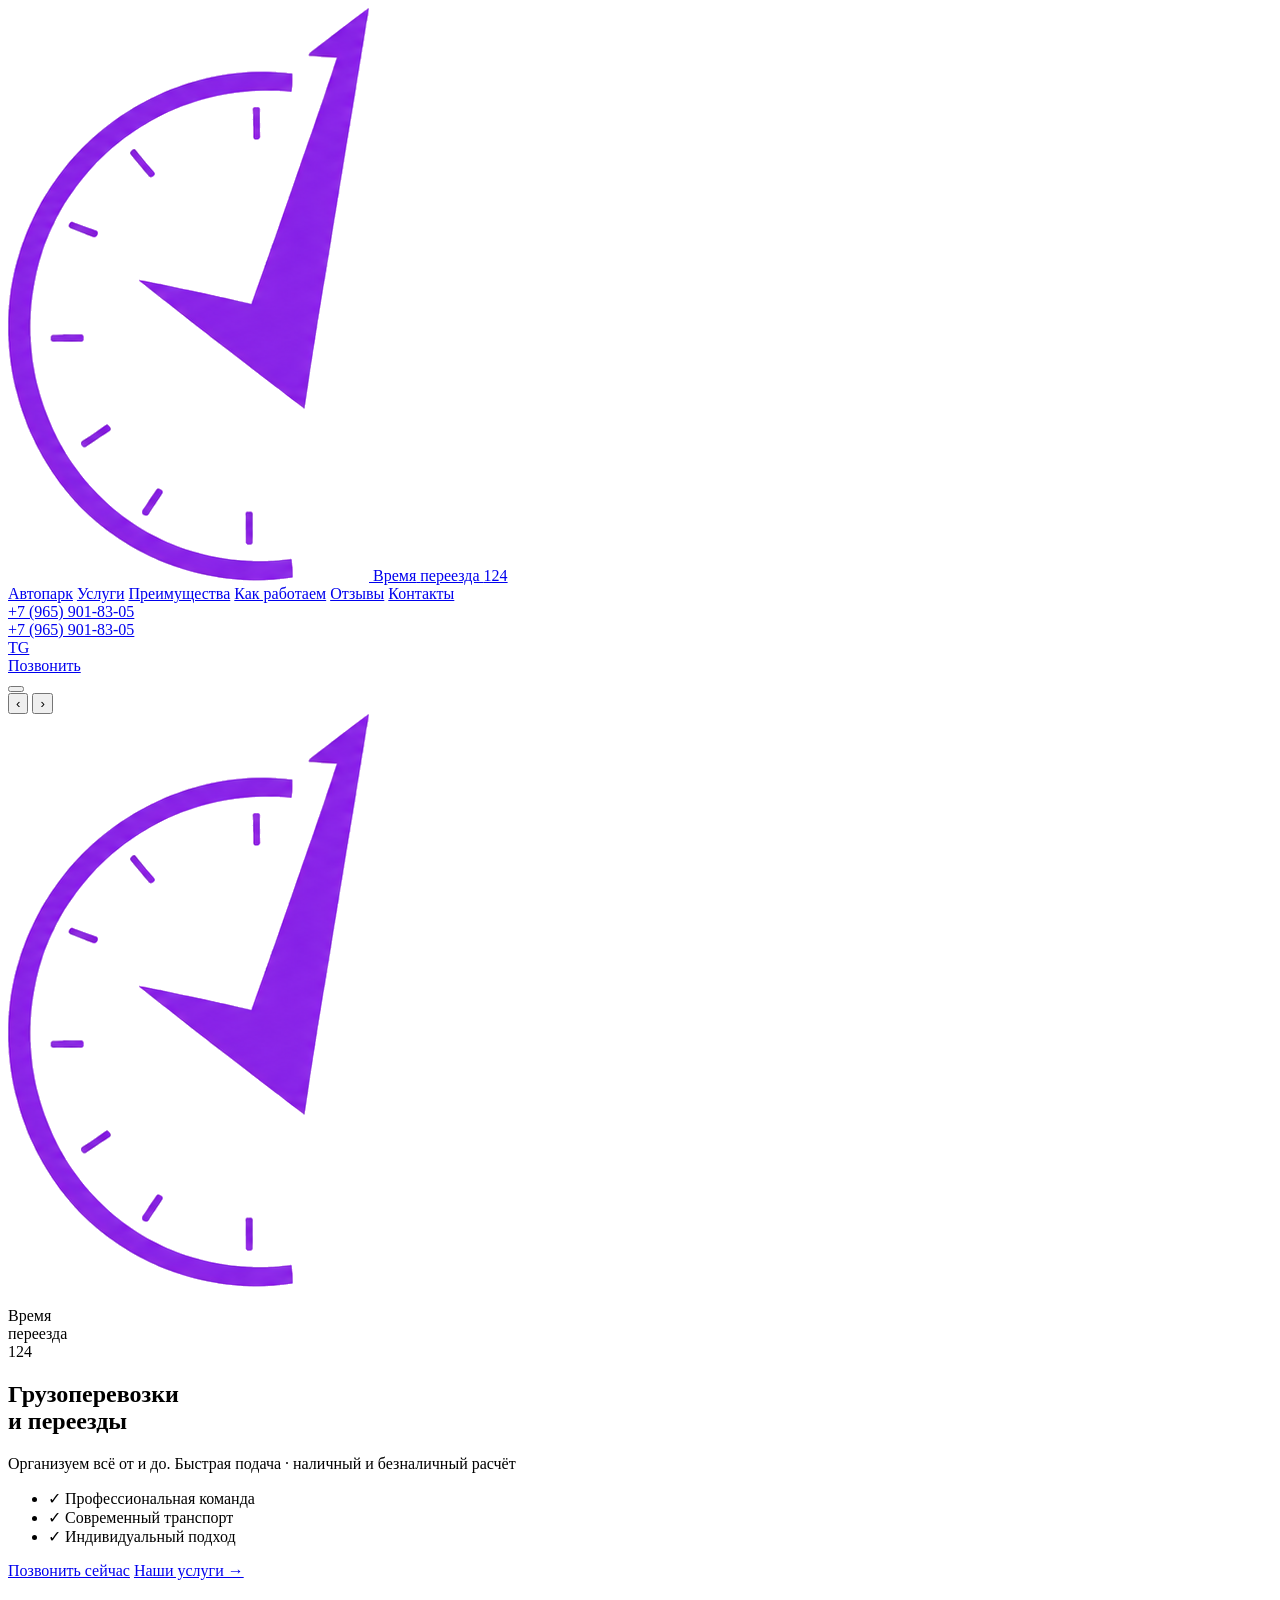
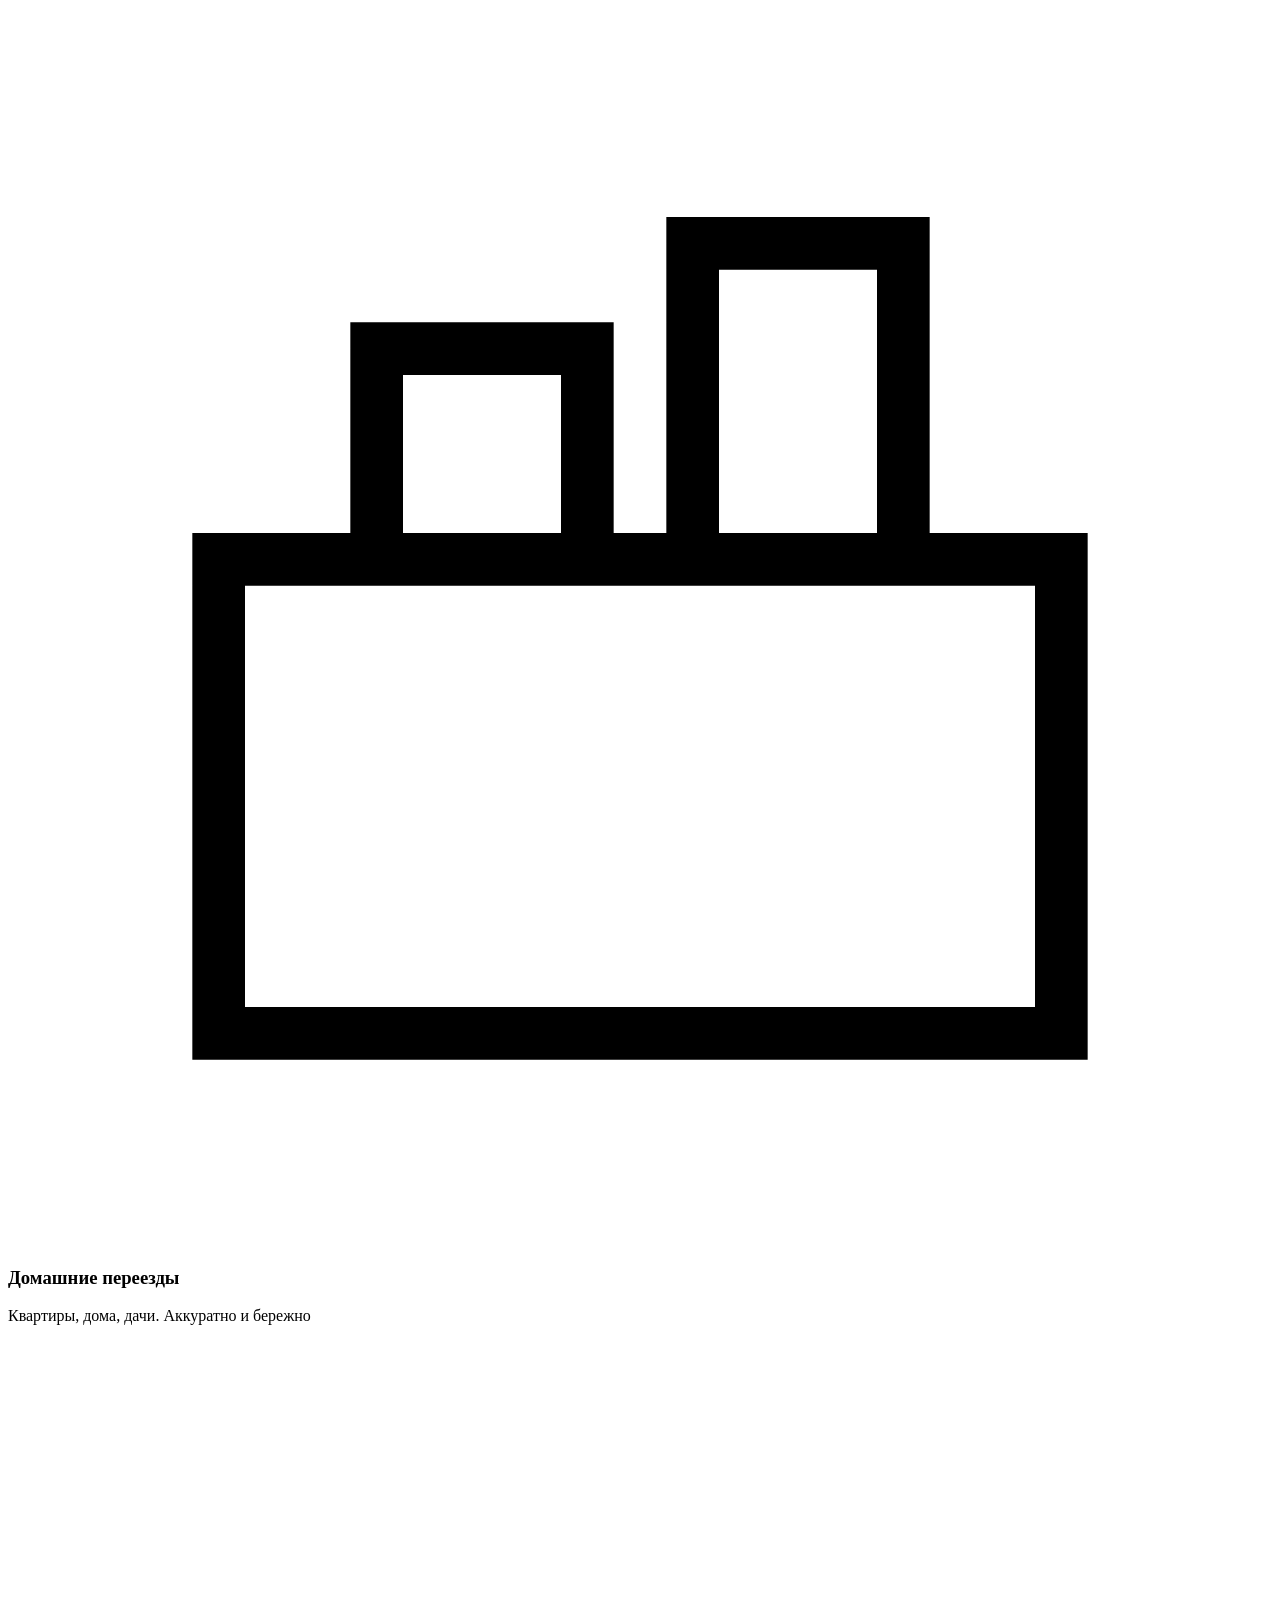
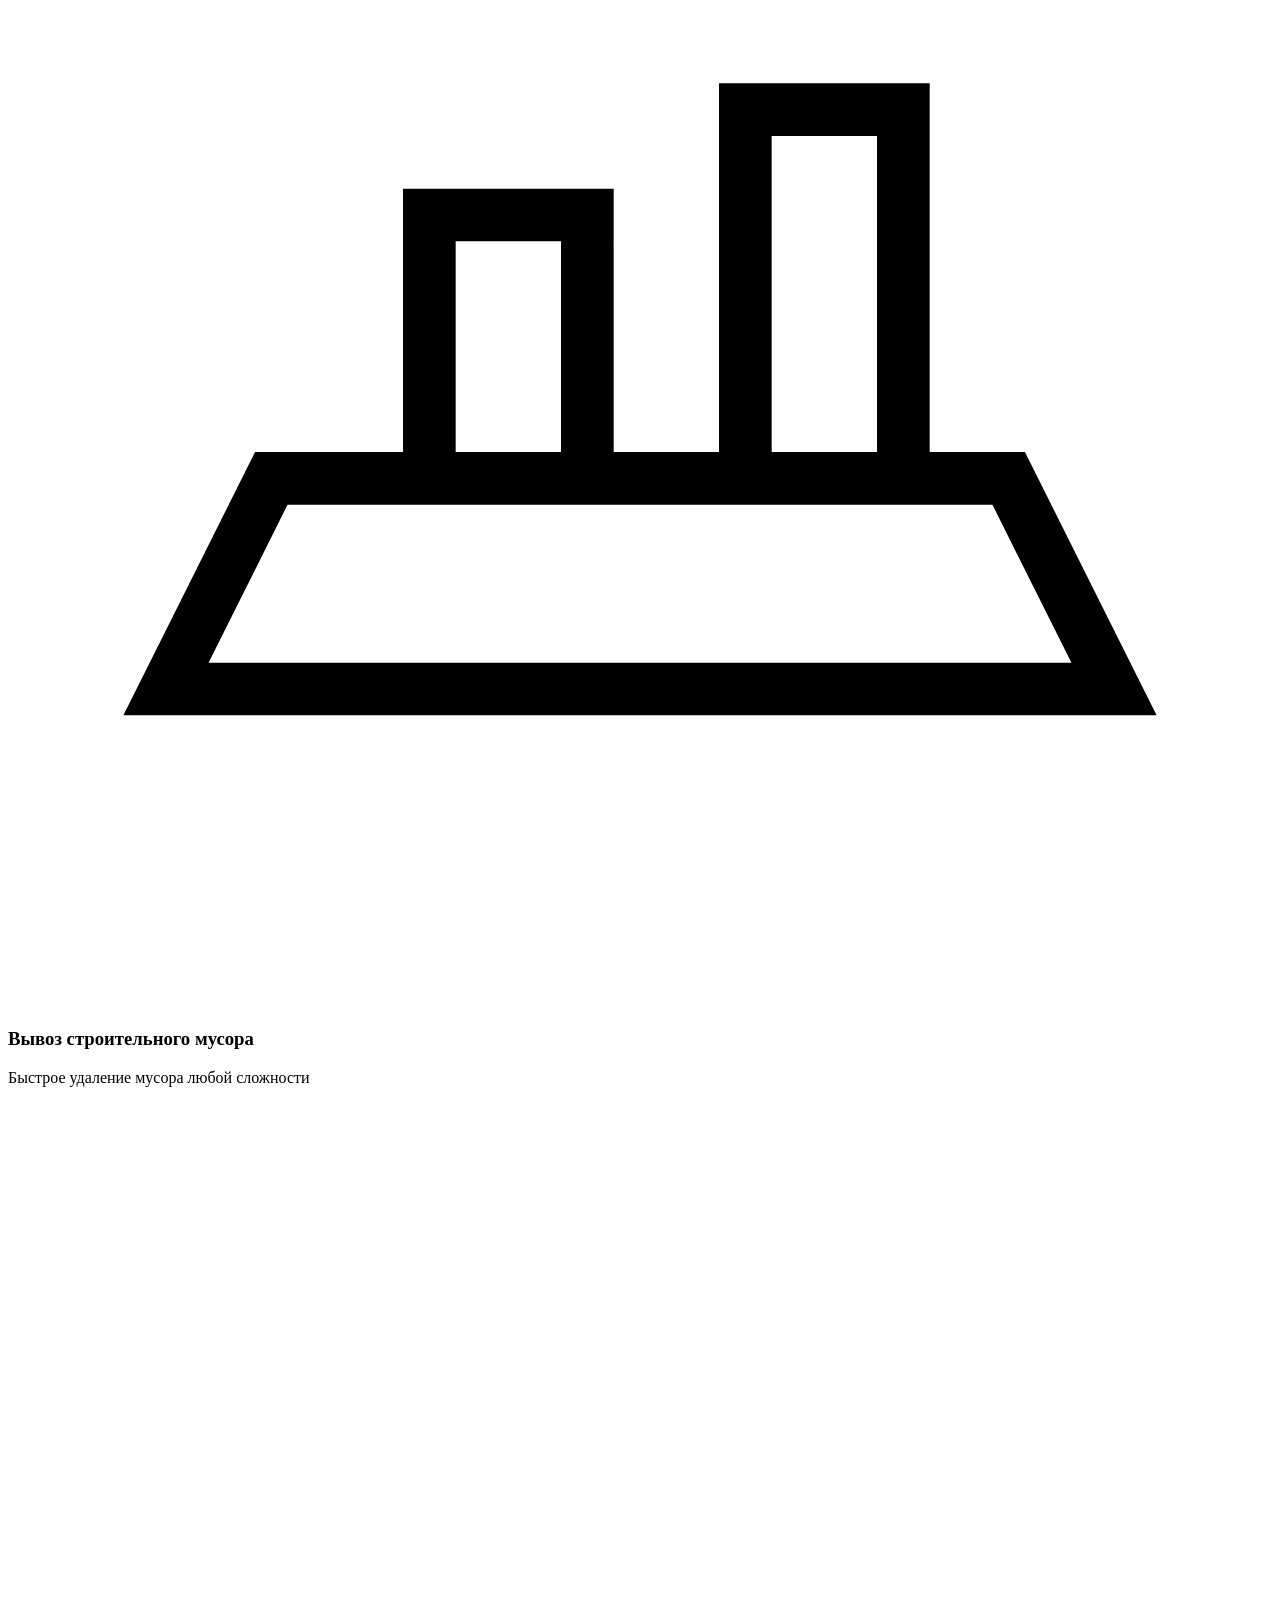
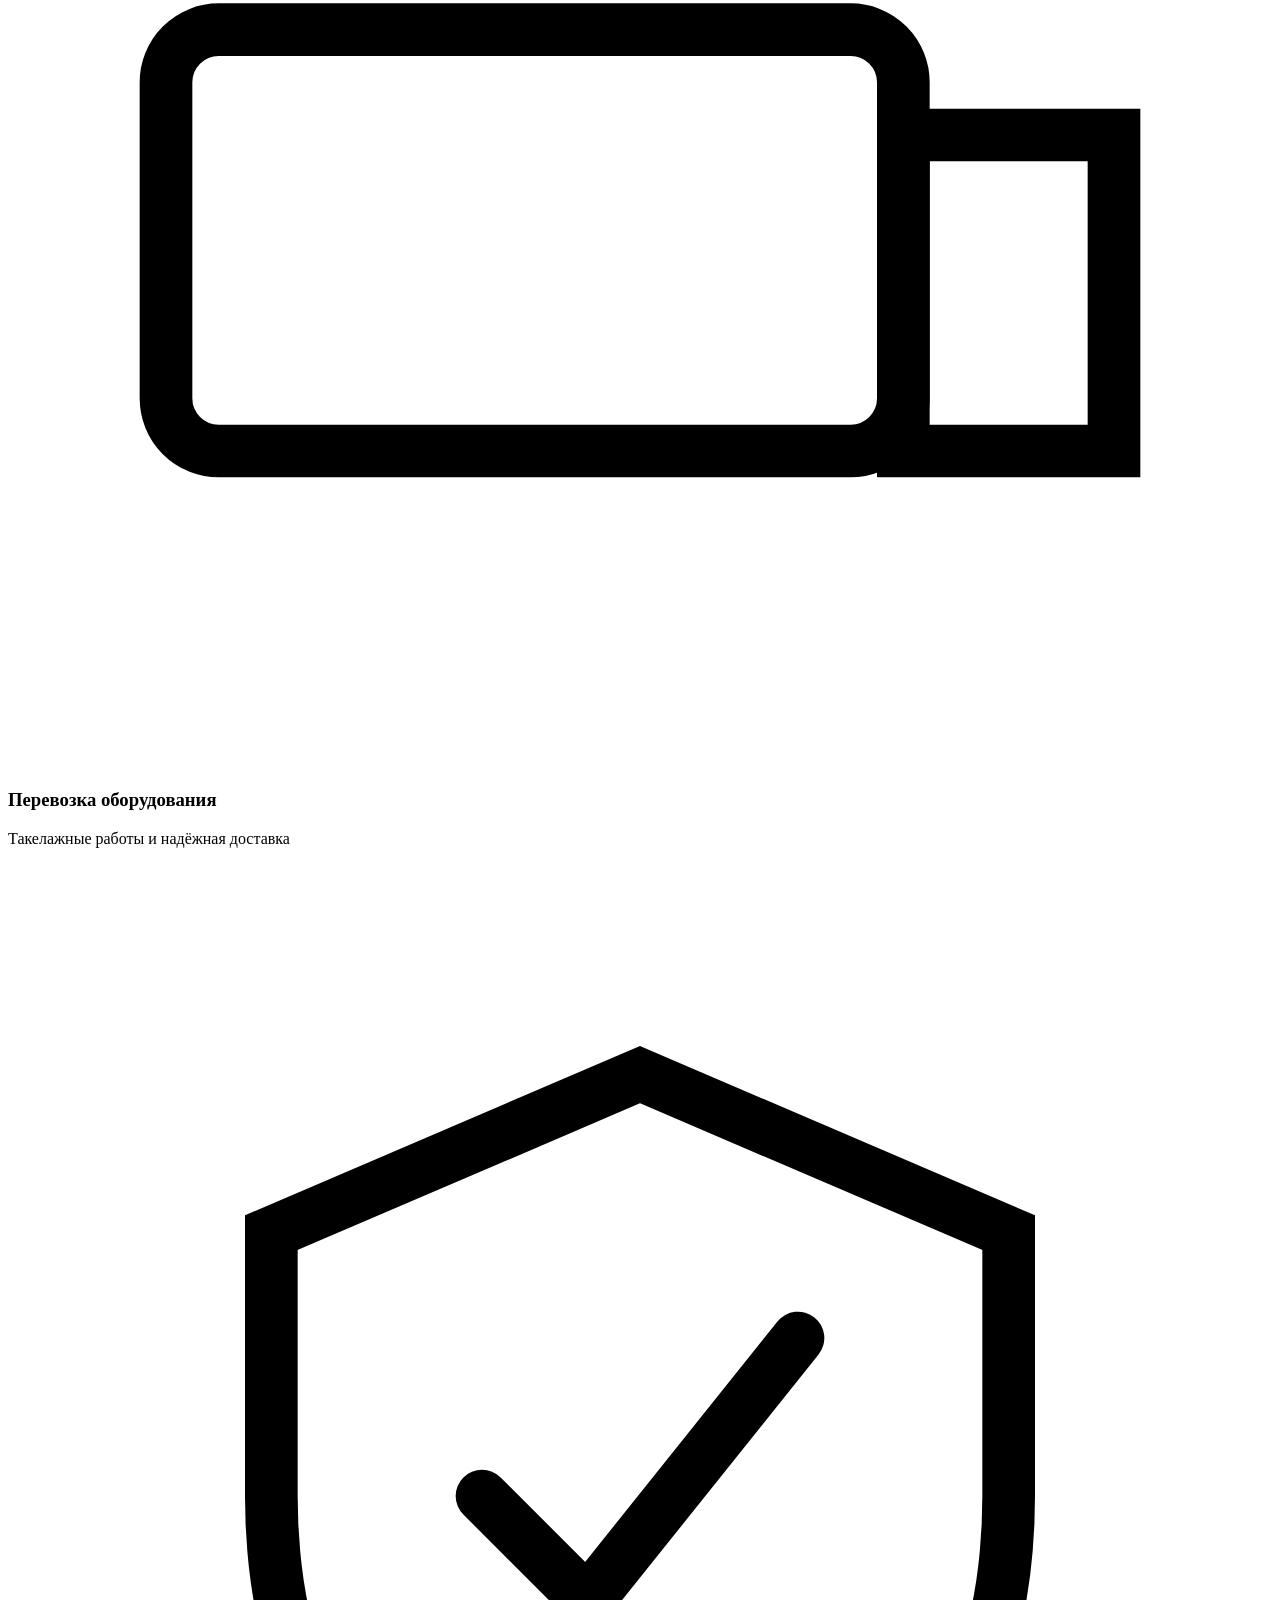
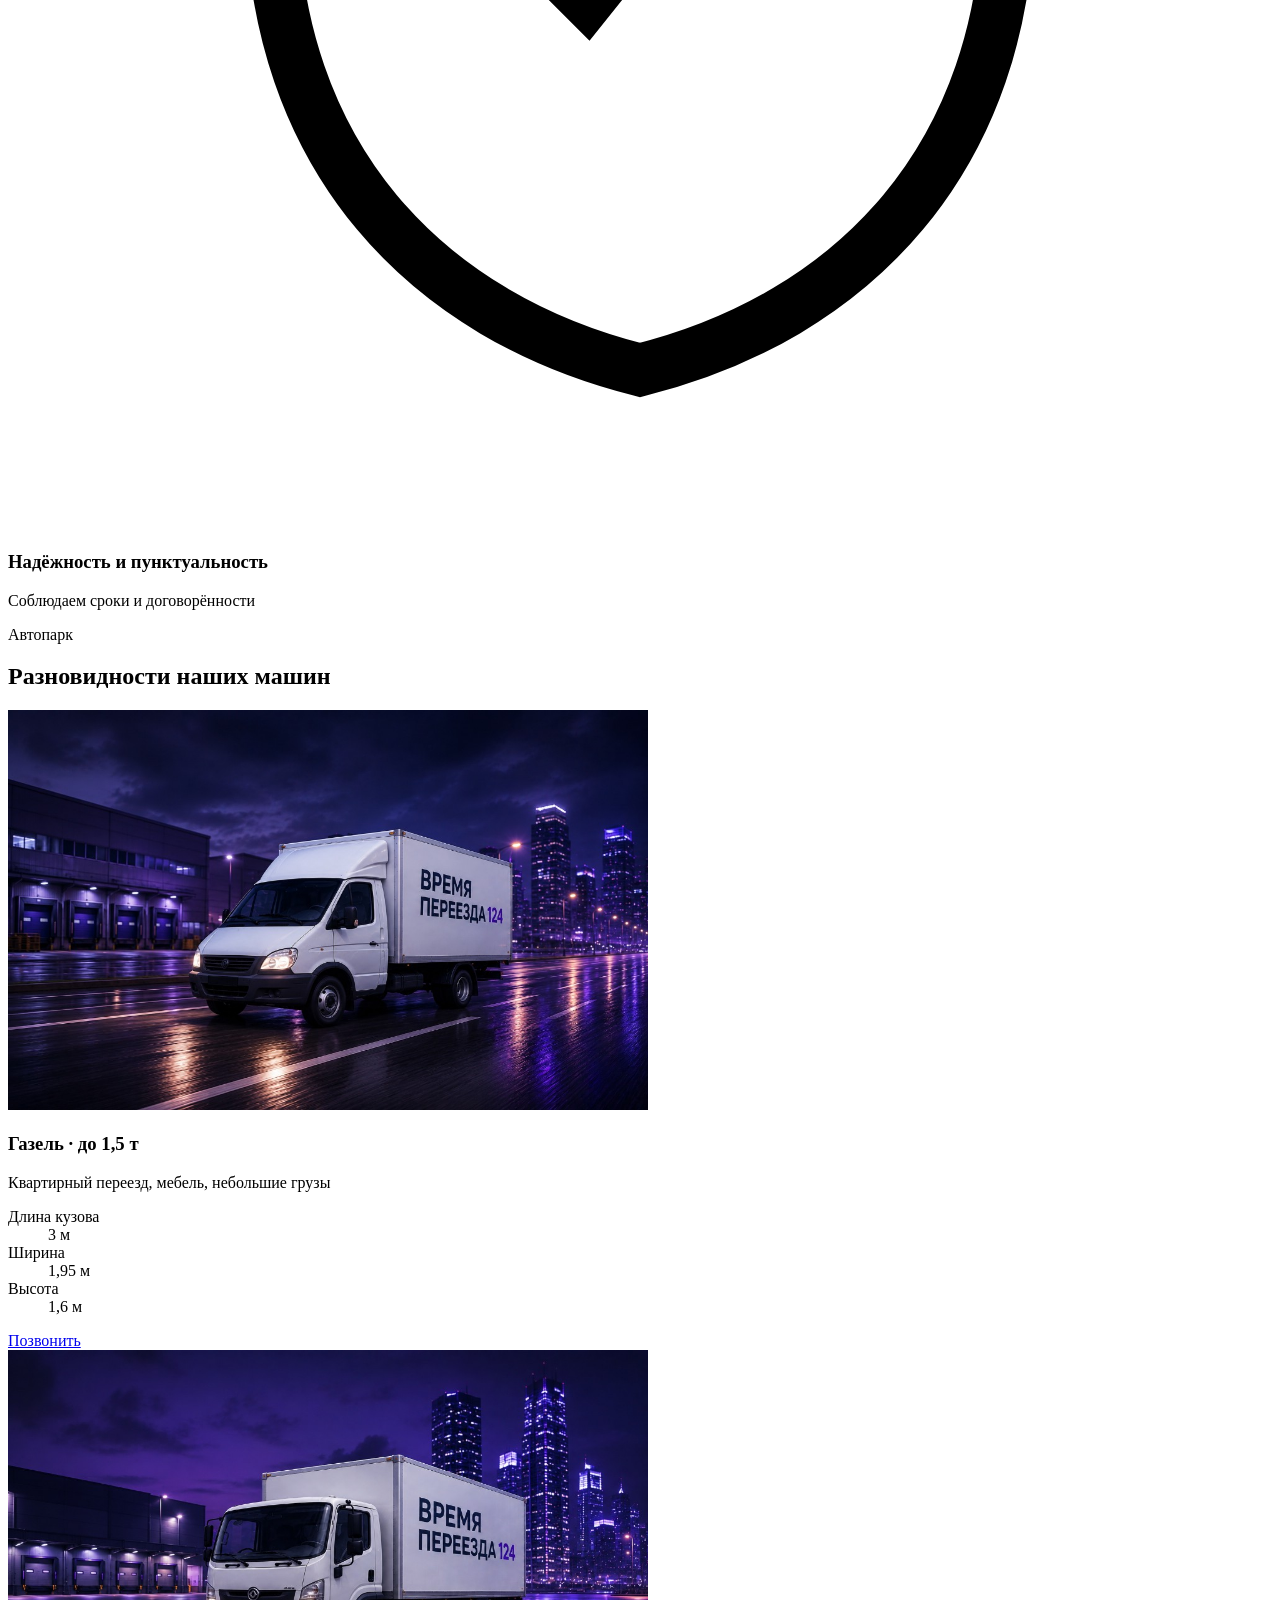
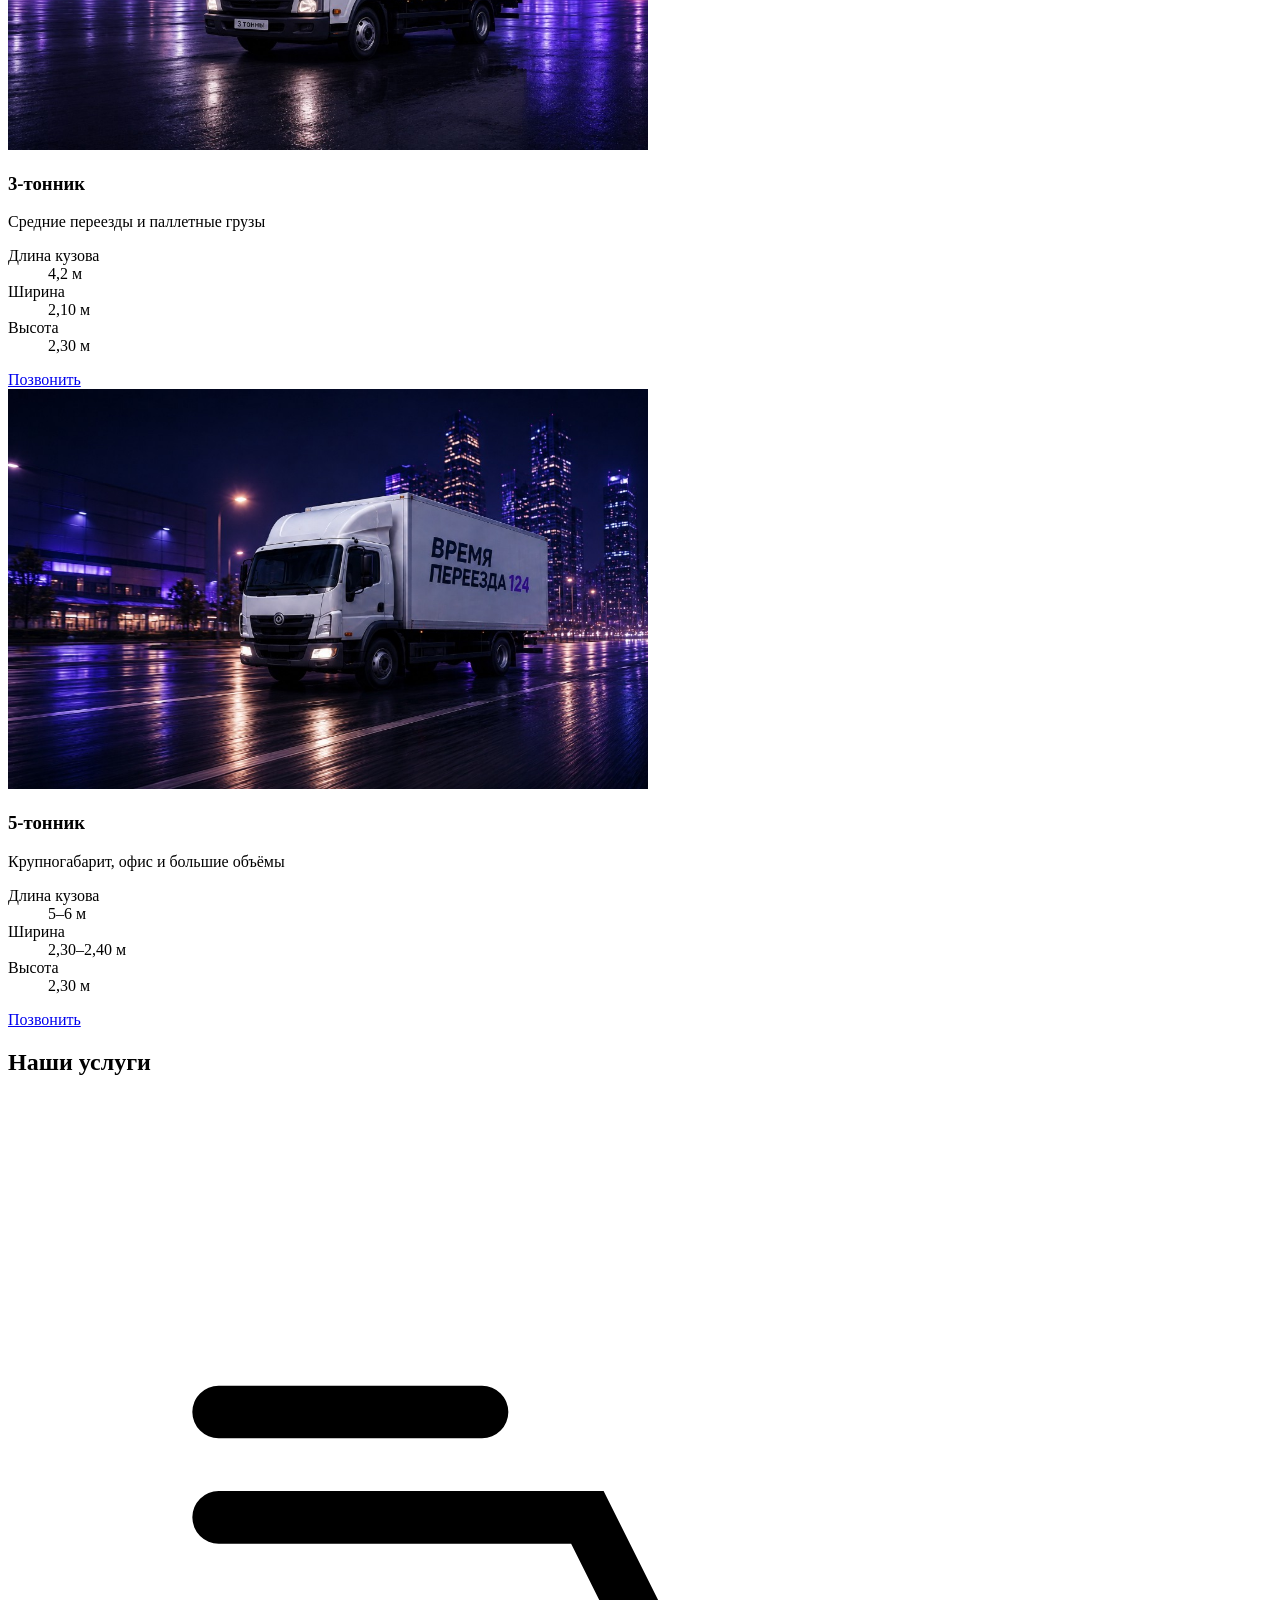
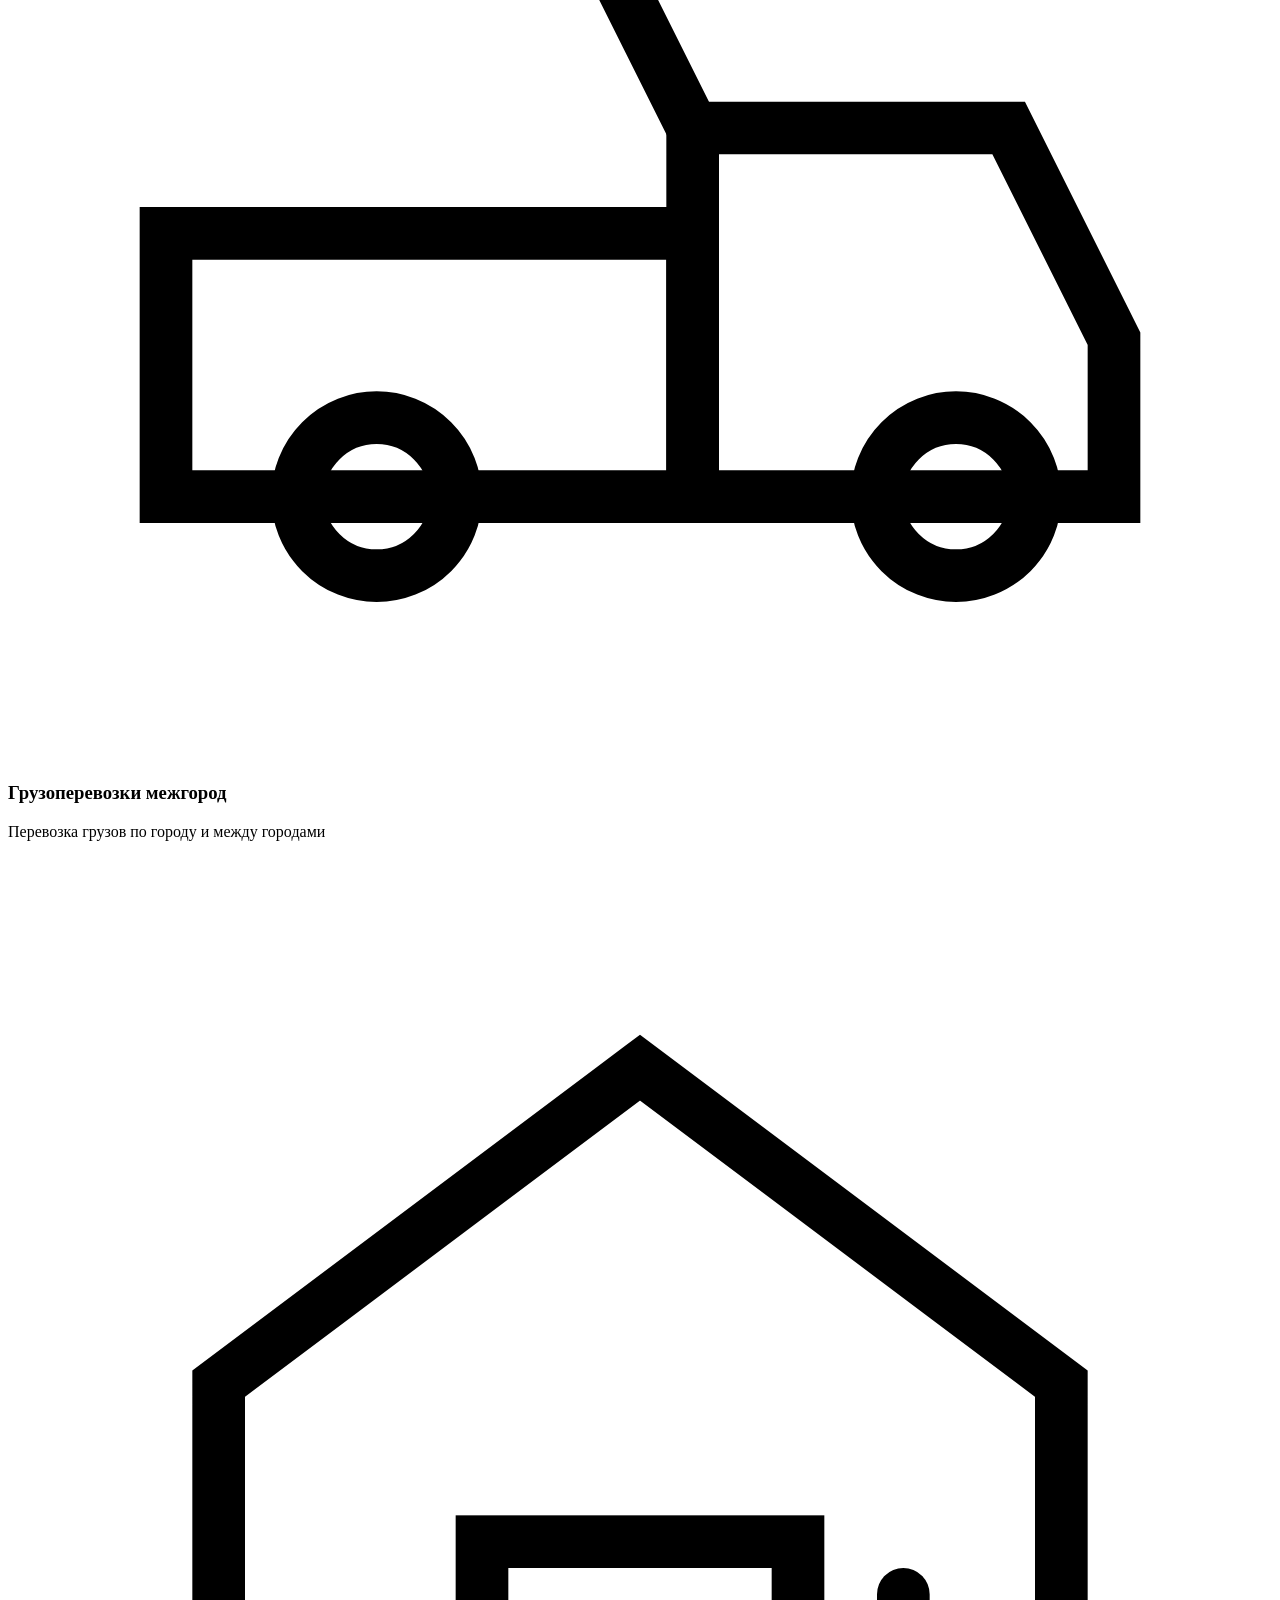
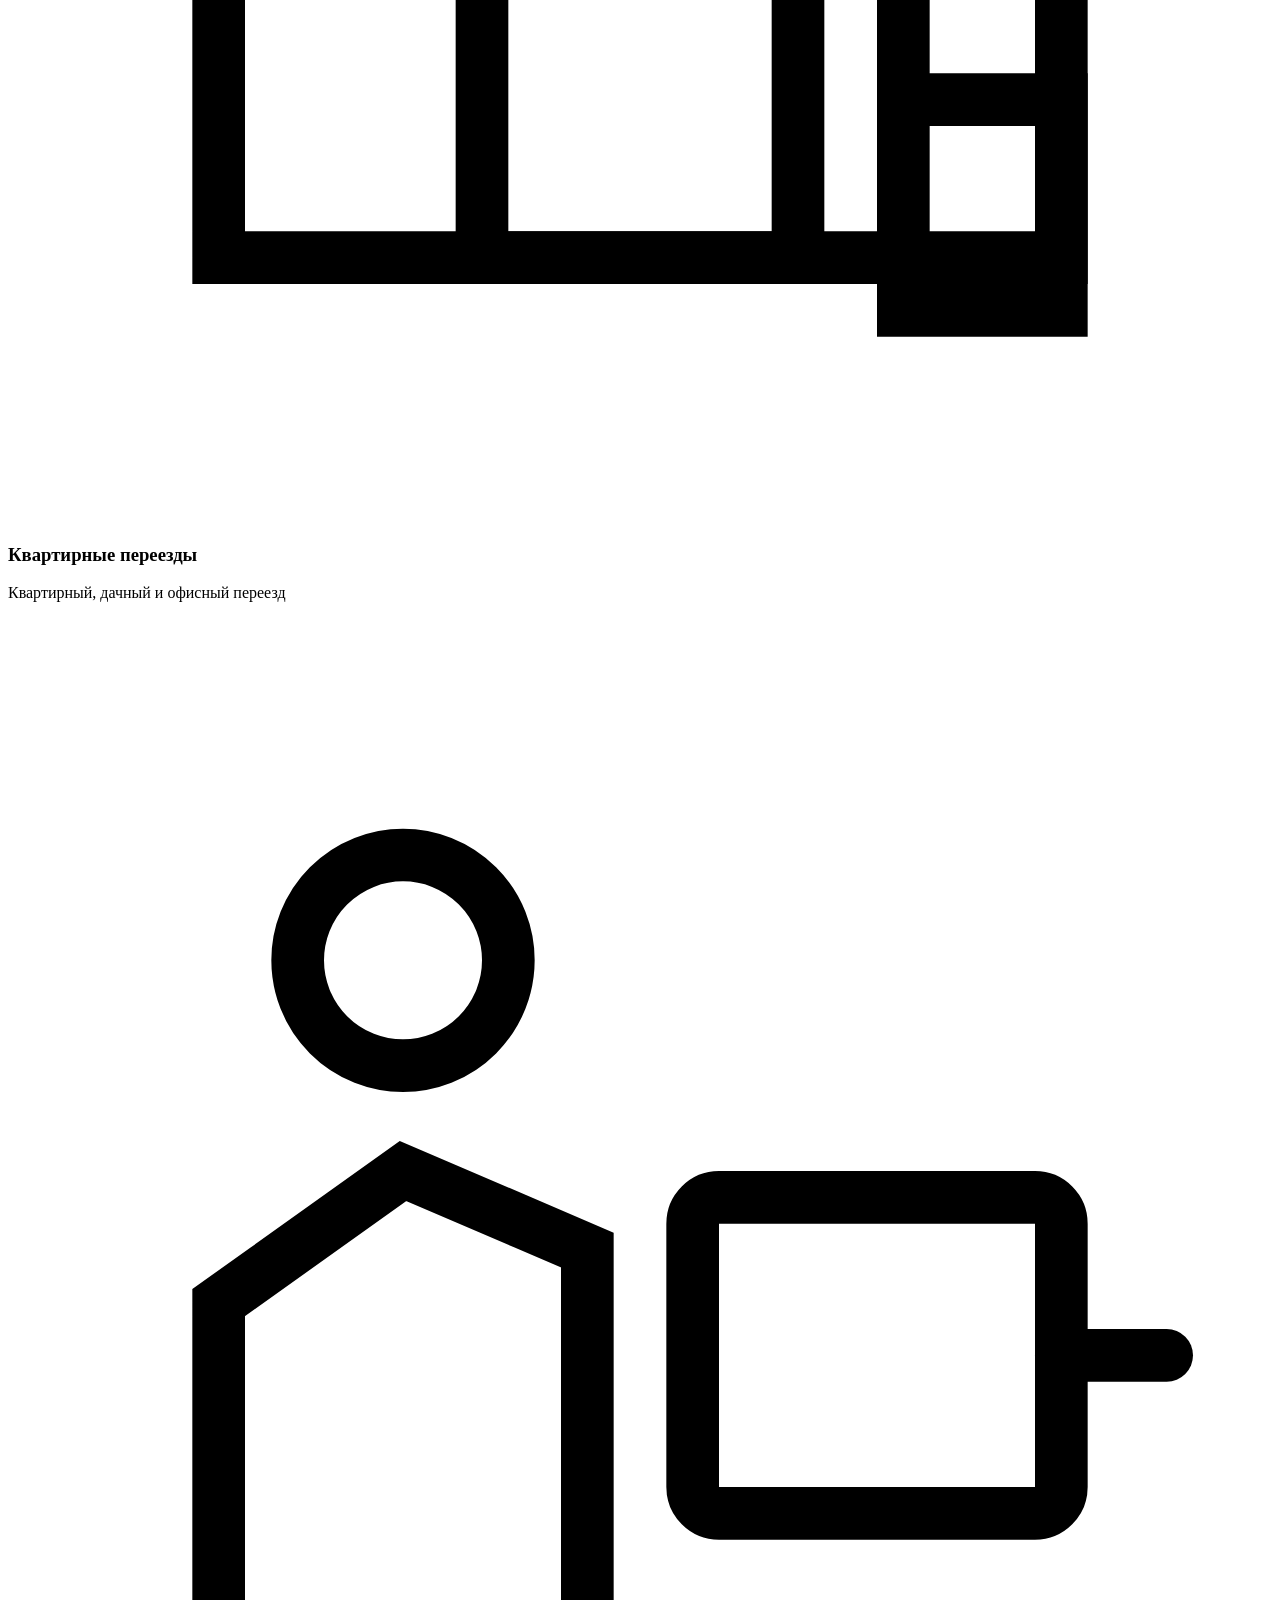
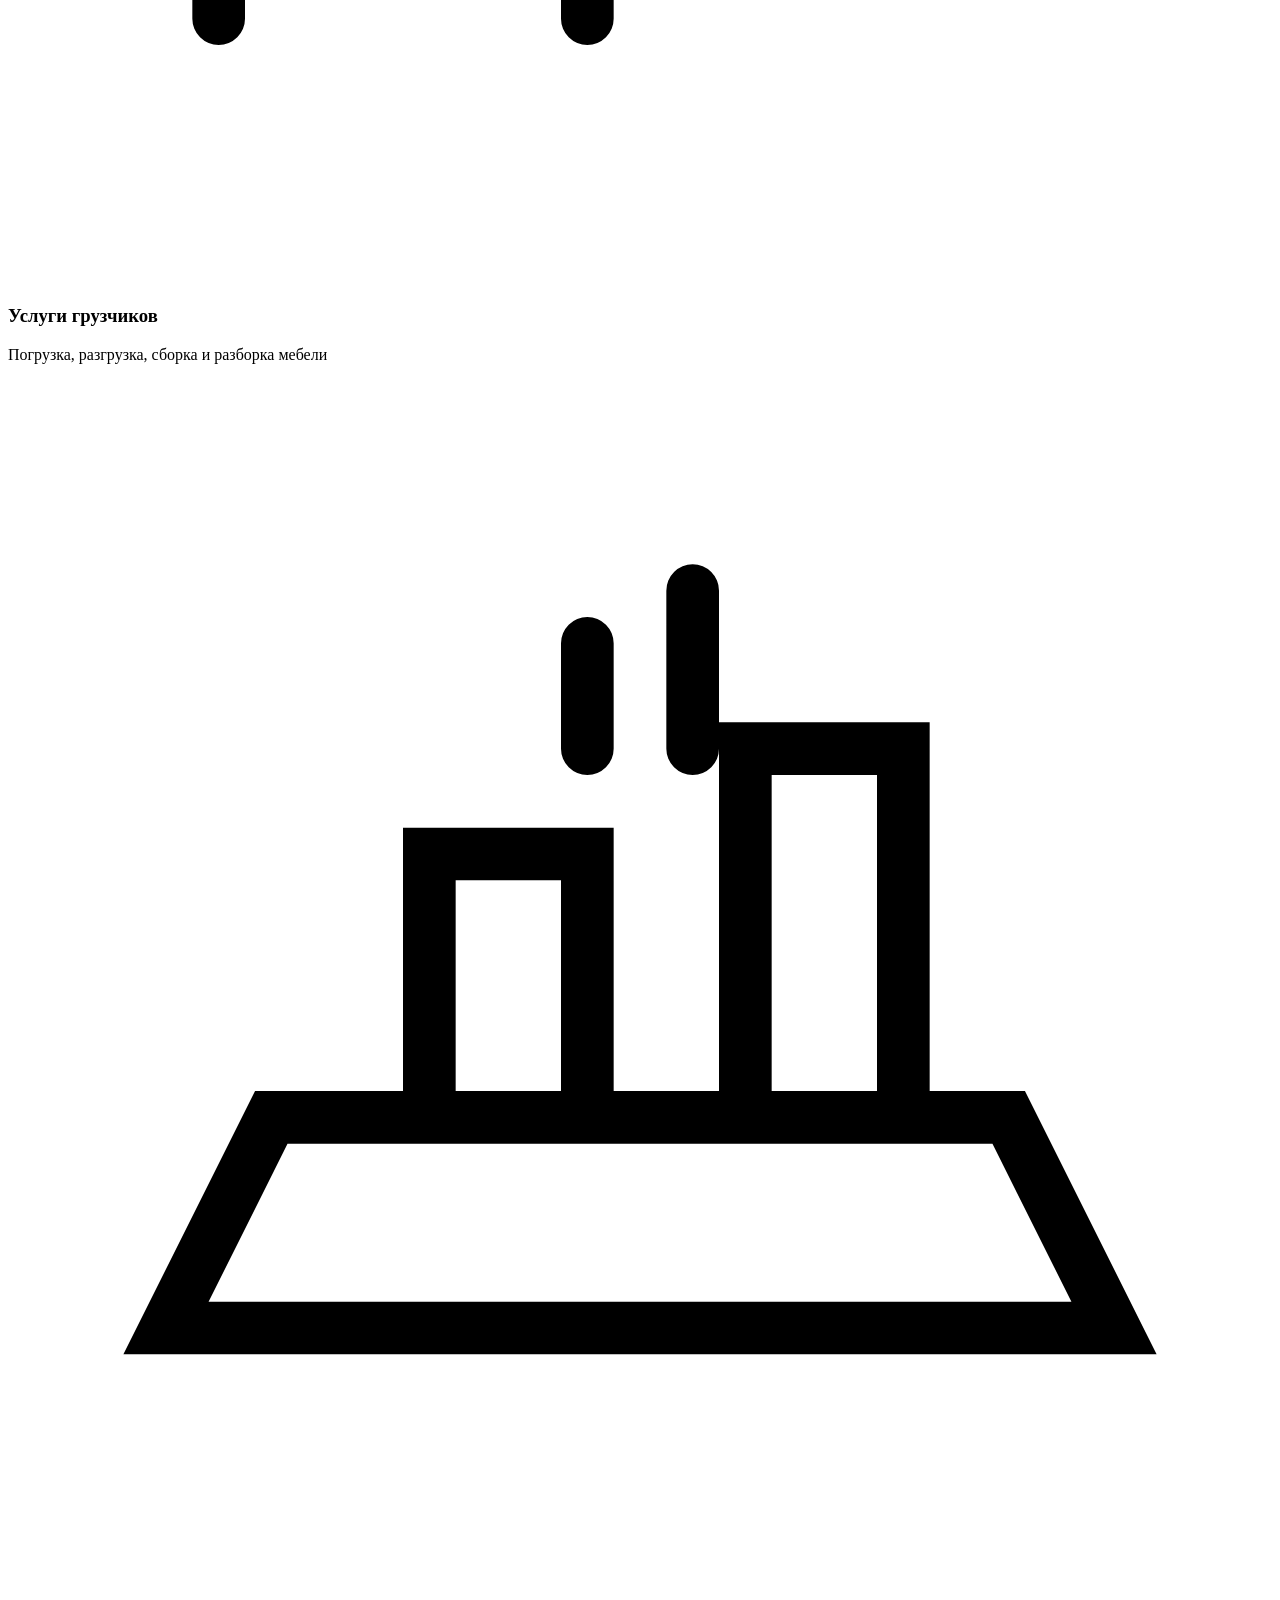
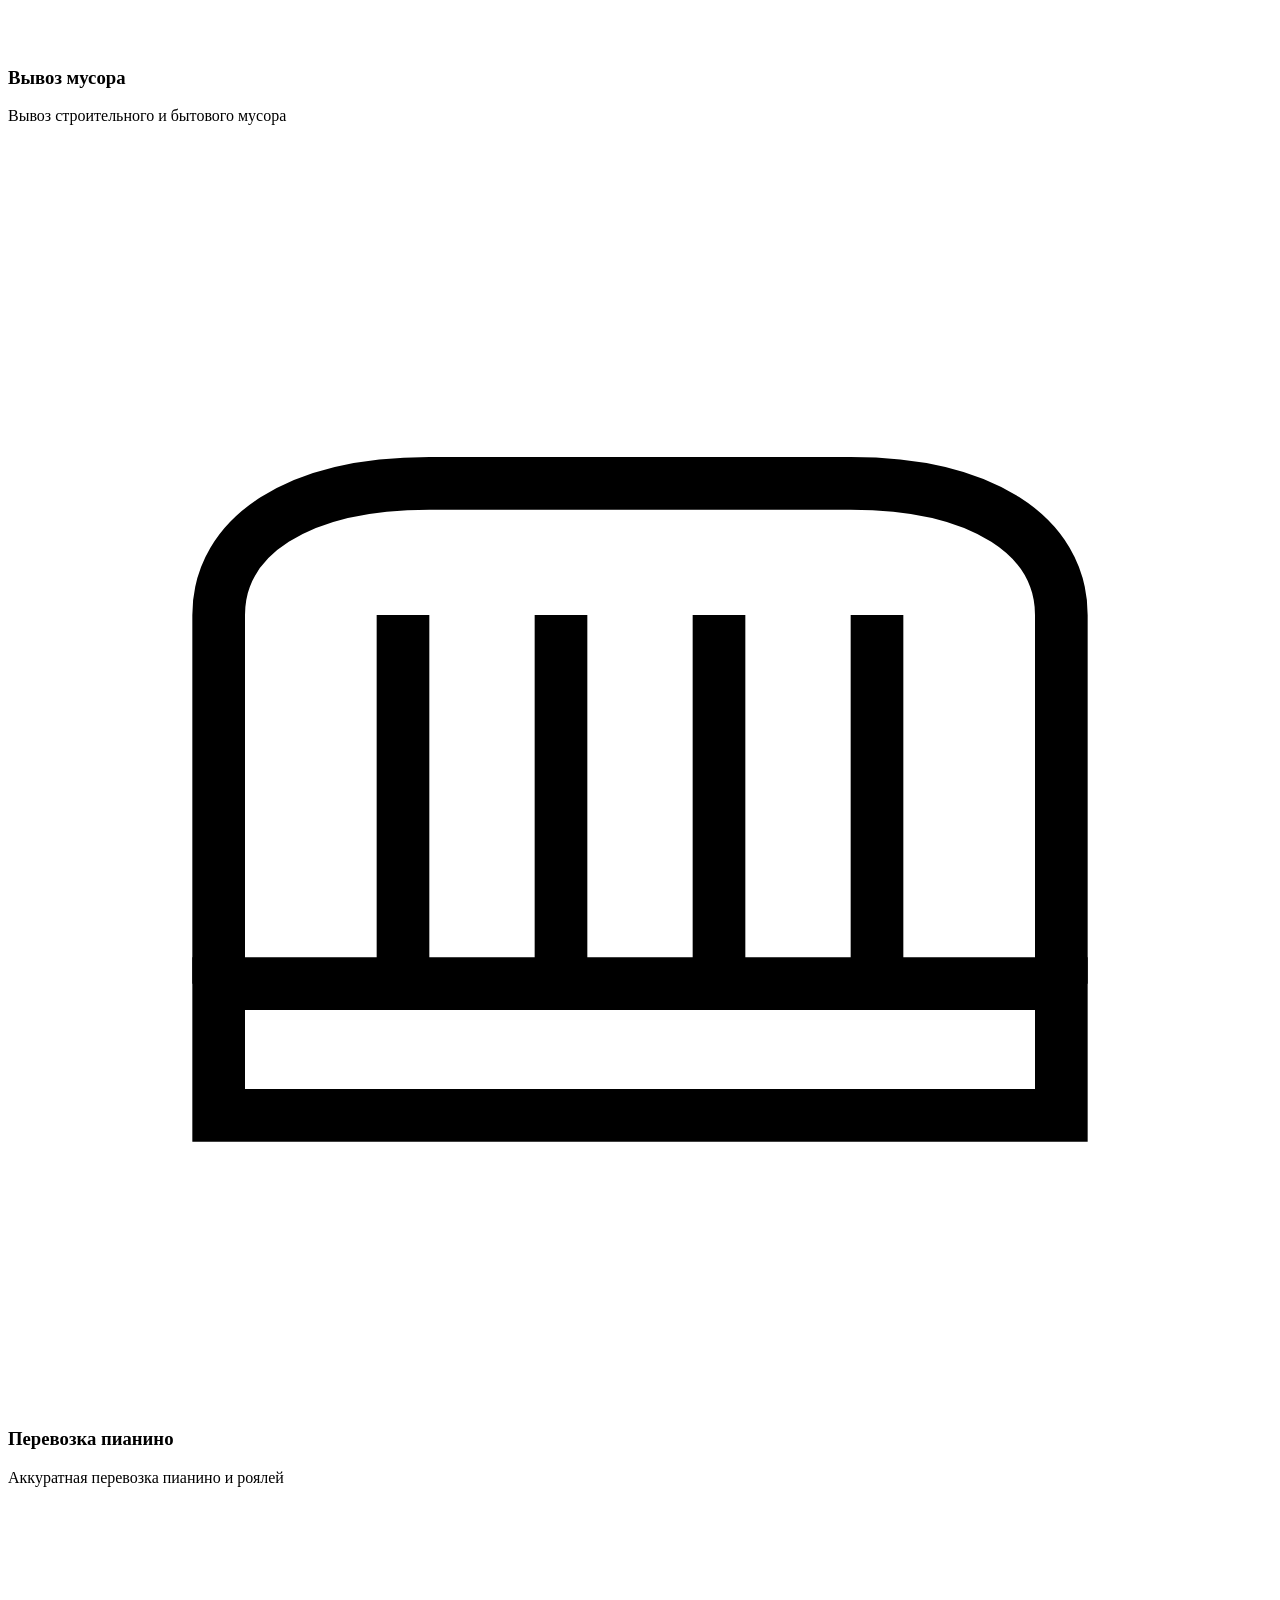
==== commit c5eae93f: "Add files via upload" ====
--- a/index.html
+++ b/index.html
@@ -13,7 +13,7 @@
   <link rel="preconnect" href="https://fonts.googleapis.com">
   <link rel="preconnect" href="https://fonts.gstatic.com" crossorigin>
   <link href="https://fonts.googleapis.com/css2?family=Montserrat:ital,wght@0,400;0,500;0,600;0,700;0,800;1,700;1,800&display=swap" rel="stylesheet">
-  <link rel="stylesheet" href="css/style.css?v=5">
+  <link rel="stylesheet" href="css/style.css?v=6">
   <link rel="preload" as="image" href="images/hero-truck-night.png">
 </head>
 <body>
@@ -45,7 +45,7 @@
         <div class="header__contacts">
           <a href="tel:+79659018305" class="header__phone">+7 (965) 901-83-05</a>
           <div class="messengers messengers--compact header__messengers">
-            <a href="https://t.me/+79504398338" class="messenger-btn messenger-btn--tg" target="_blank" rel="noopener noreferrer" title="Telegram" aria-label="Telegram">
+            <a href="https://t.me/+79504398338" class="messenger-btn messenger-btn--tg js-tg-link" title="Telegram" aria-label="Telegram">
               <span class="messenger-btn__badge" aria-hidden="true">TG</span>
             </a>
           </div>
@@ -424,7 +424,7 @@
           <h3>Мессенджеры</h3>
           <p>Напишите в Telegram</p>
           <div class="messengers messengers--compact contact-card__messengers">
-            <a href="https://t.me/+79504398338" class="messenger-btn messenger-btn--tg" target="_blank" rel="noopener noreferrer" title="Telegram" aria-label="Telegram">
+            <a href="https://t.me/+79504398338" class="messenger-btn messenger-btn--tg js-tg-link" title="Telegram" aria-label="Telegram">
               <span class="messenger-btn__badge" aria-hidden="true">TG</span>
               <span class="messenger-btn__text">Telegram</span>
             </a>
@@ -447,6 +447,19 @@
       <p class="footer__copy">© 2026 Время переезда 124. Все права защищены.</p>
     </div>
   </footer>
+
+  <div class="tg-sheet" id="tgSheet" hidden>
+    <button type="button" class="tg-sheet__backdrop" aria-label="Закрыть"></button>
+    <div class="tg-sheet__panel" role="dialog" aria-modal="true" aria-labelledby="tgSheetTitle">
+      <h3 class="tg-sheet__title" id="tgSheetTitle">Telegram</h3>
+      <p class="tg-sheet__lead">Как открыть чат?</p>
+      <div class="tg-sheet__actions">
+        <a class="btn btn--primary btn--block" id="tgSheetApp" href="#">Открыть в приложении</a>
+        <a class="btn btn--block tg-sheet__web" id="tgSheetWeb" href="#" target="_blank" rel="noopener noreferrer">Открыть в браузере</a>
+        <button type="button" class="btn btn--ghost tg-sheet__cancel" id="tgSheetCancel">Отмена</button>
+      </div>
+    </div>
+  </div>
 
   <a href="tel:+79659018305" class="fab" aria-label="Позвонить">
     <svg viewBox="0 0 24 24" width="26" height="26" fill="currentColor"><path d="M6.62 10.79c1.44 2.83 3.76 5.14 6.59 6.59l2.2-2.2c.27-.27.67-.36 1.02-.24 1.12.37 2.33.57 3.57.57.55 0 1 .45 1 1V20c0 .55-.45 1-1 1-9.39 0-17-7.61-17-17 0-.55.45-1 1-1h3.5c.55 0 1 .45 1 1 0 1.25.2 2.45.57 3.57.11.35.03.74-.25 1.02l-2.2 2.2z"/></svg>
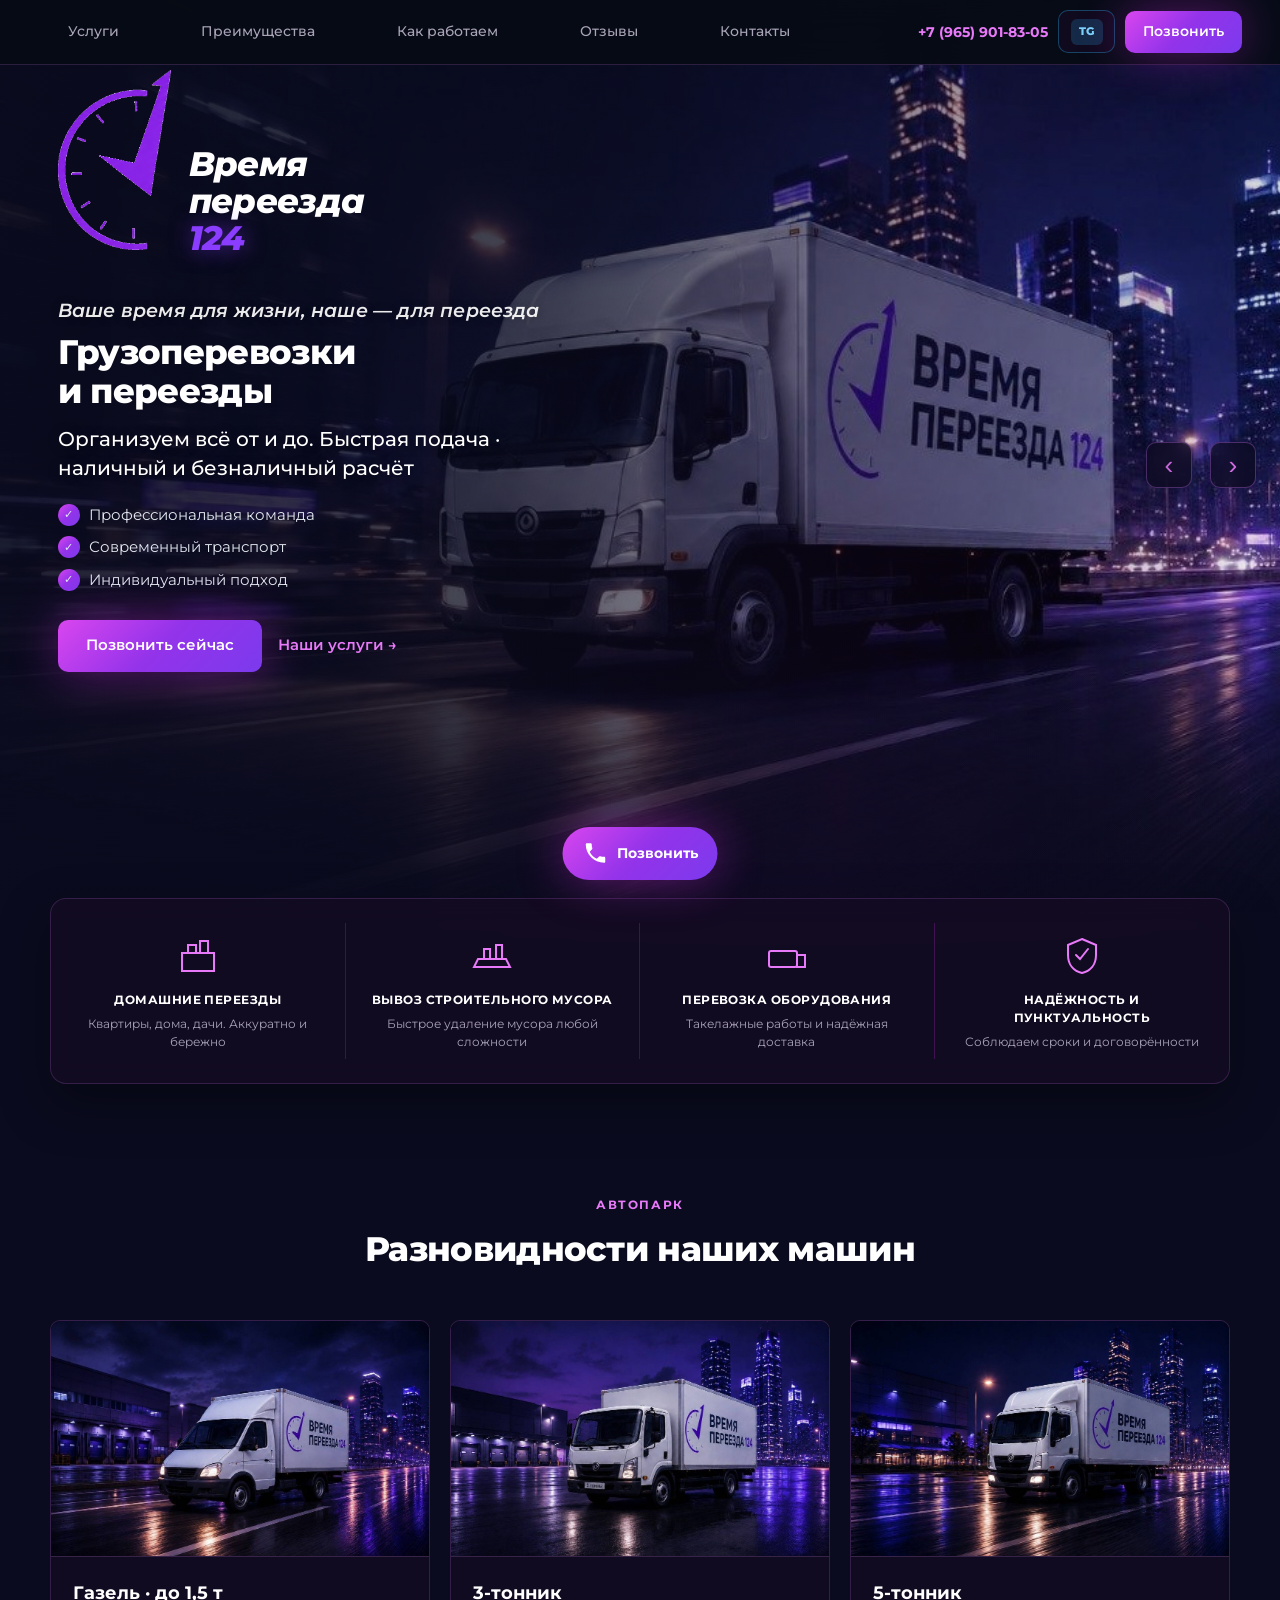
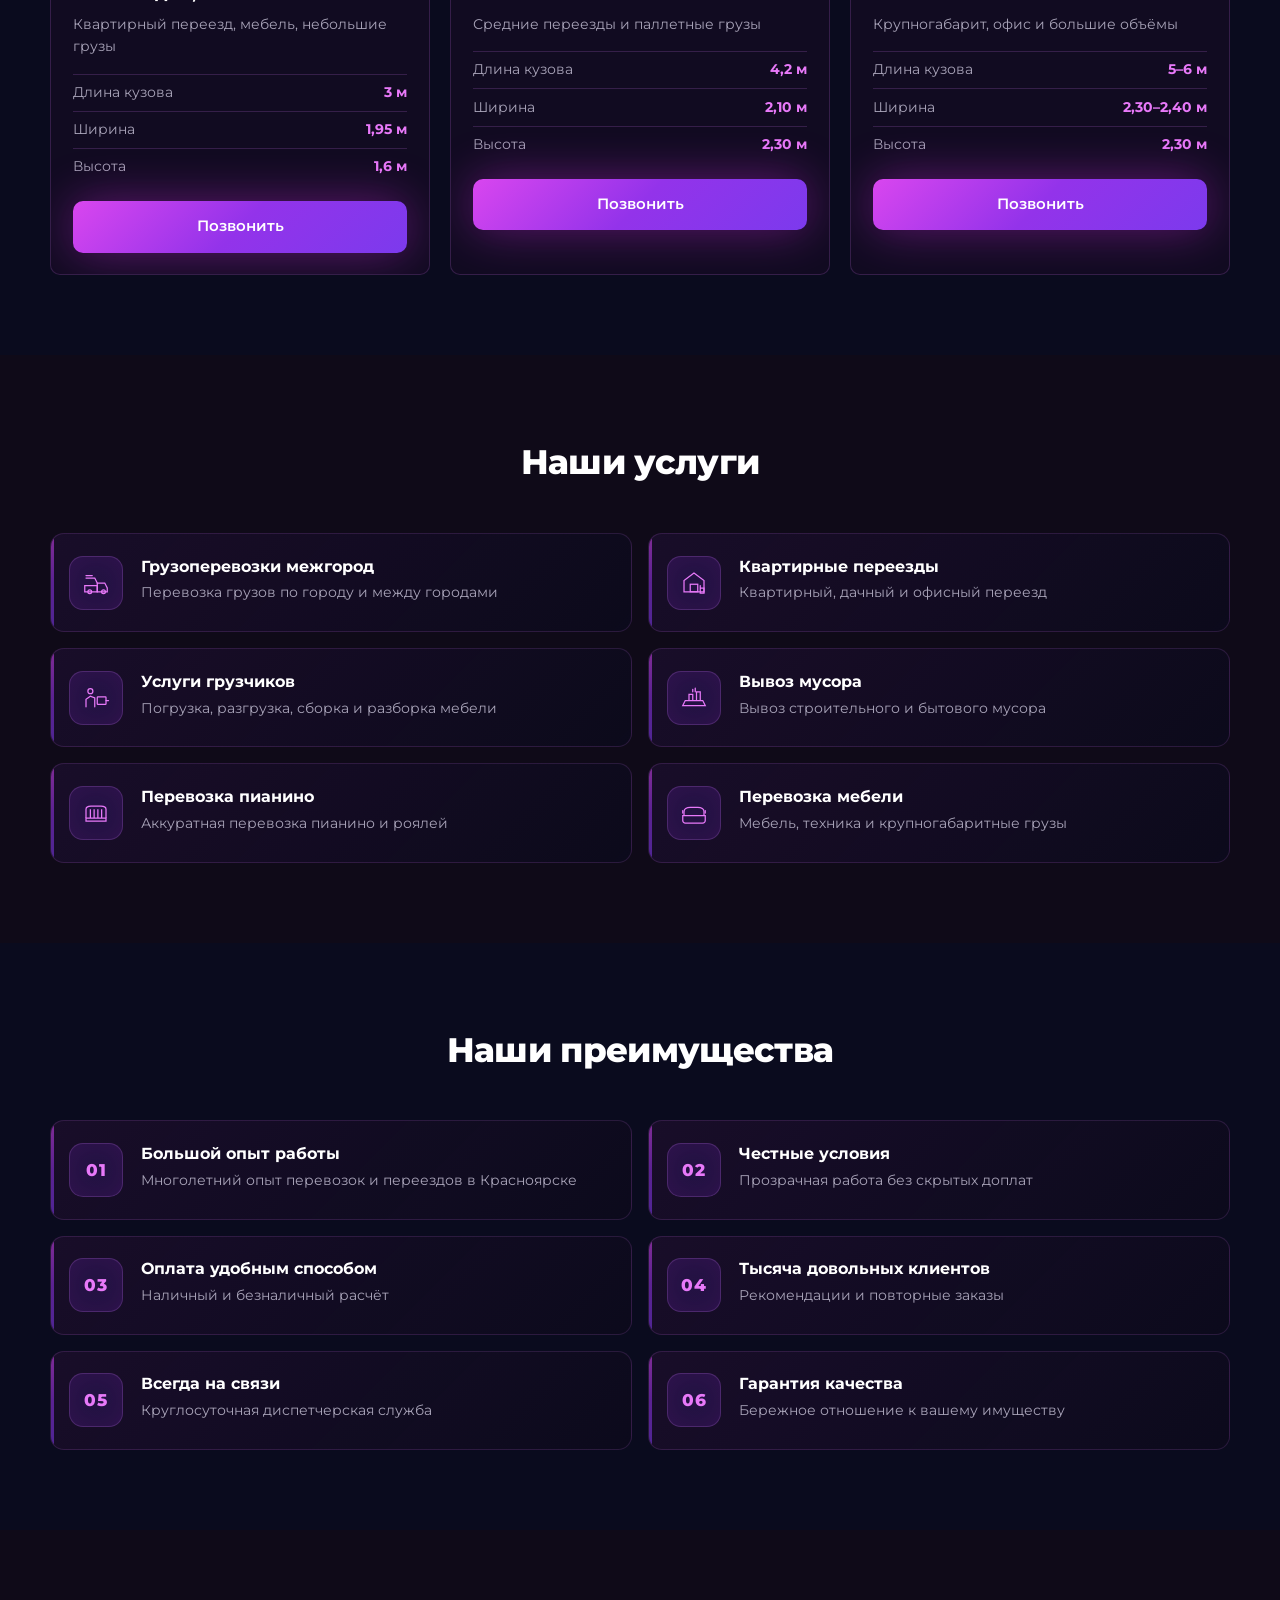
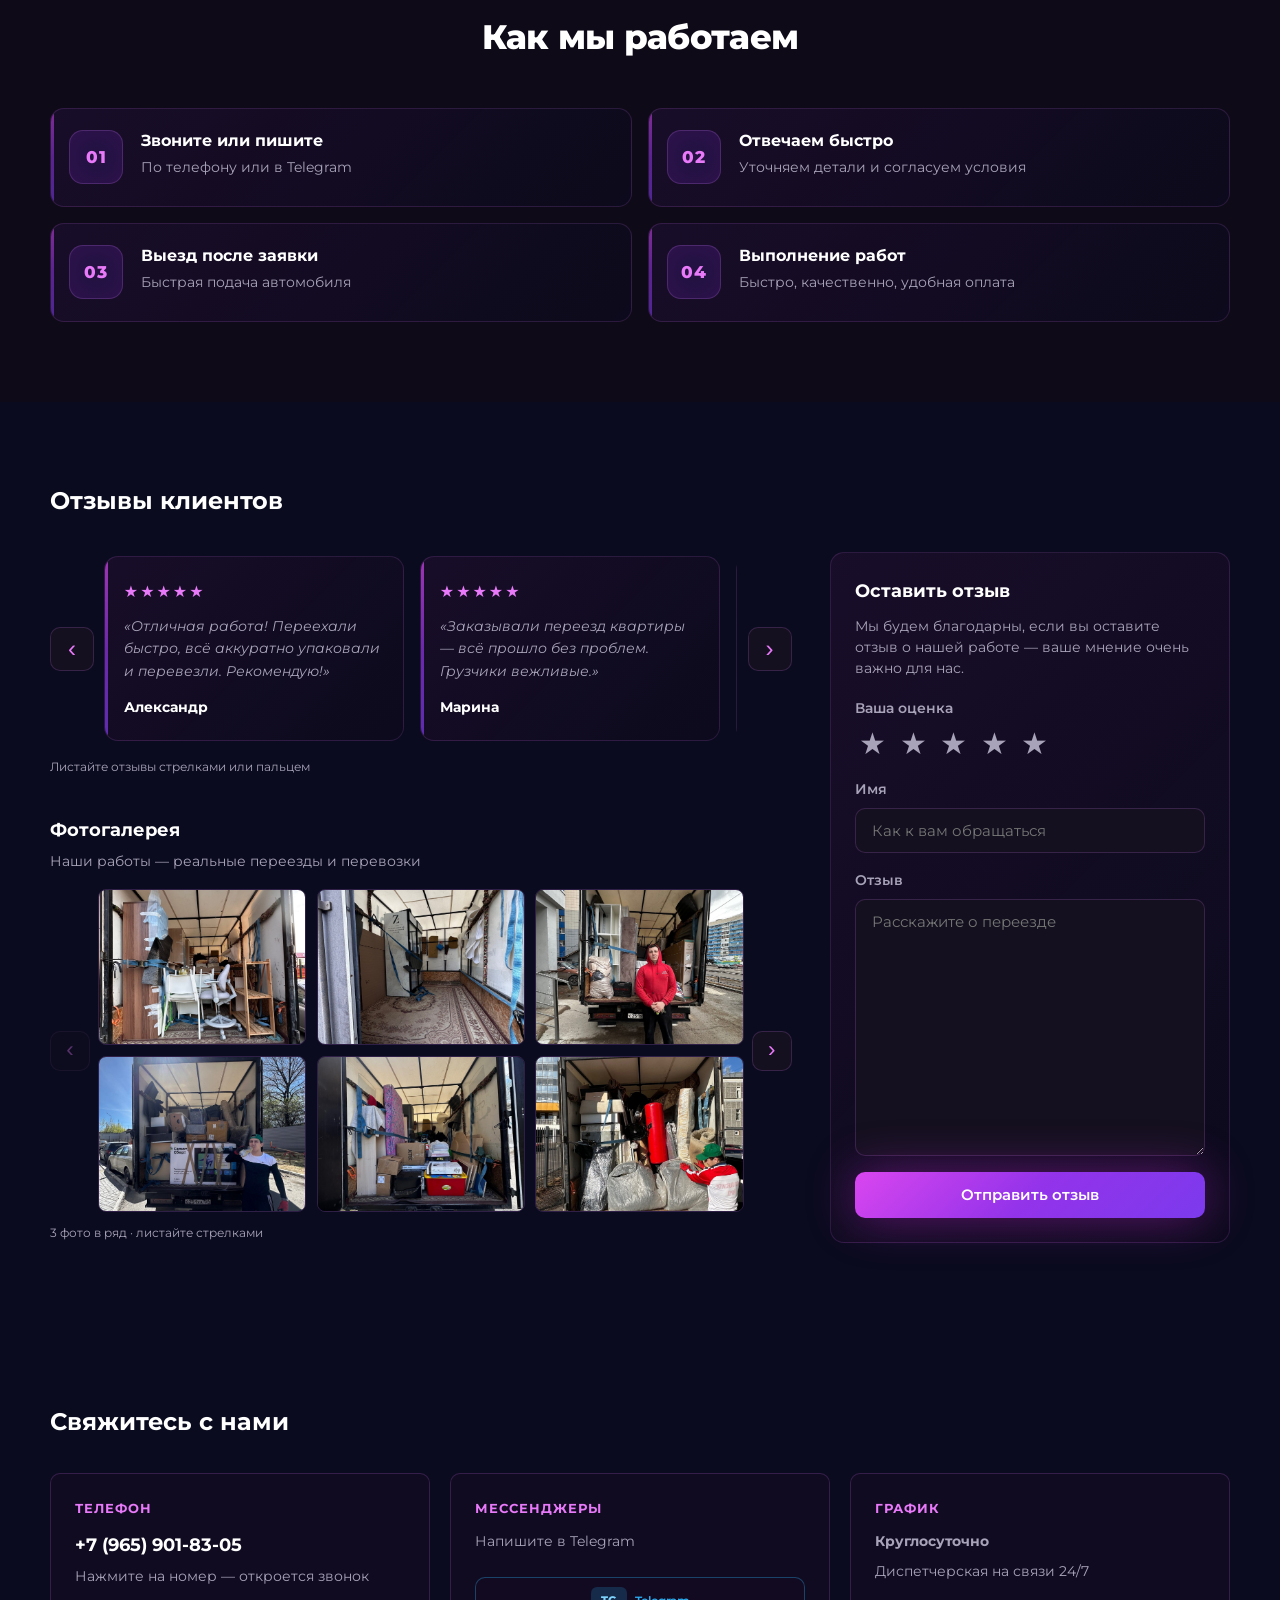
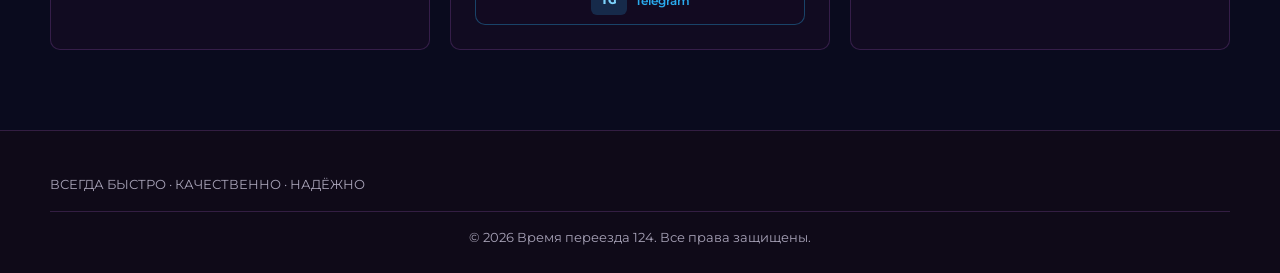
==== commit 37d32984: "Add files via upload" ====
--- a/index.html
+++ b/index.html
@@ -13,8 +13,8 @@
   <link rel="preconnect" href="https://fonts.googleapis.com">
   <link rel="preconnect" href="https://fonts.gstatic.com" crossorigin>
   <link href="https://fonts.googleapis.com/css2?family=Montserrat:ital,wght@0,400;0,500;0,600;0,700;0,800;1,700;1,800&display=swap" rel="stylesheet">
-  <link rel="stylesheet" href="css/style.css?v=6">
-  <link rel="preload" as="image" href="images/hero-truck-night.png">
+  <link rel="stylesheet" href="css/style.css?v=10">
+  <link rel="preload" as="image" href="images/hero-truck-night.jpg?v=2">
 </head>
 <body>
   <header class="header" id="top">
@@ -63,9 +63,9 @@
   <section class="hero">
     <div class="hero__carousel" id="heroCarousel" aria-label="Фото автопарка">
       <div class="hero__slides">
-        <div class="hero__slide is-active" style="--hero-pos: 58% center; background-image: url('images/hero-truck-night.png');"></div>
-        <div class="hero__slide" style="--hero-pos: 55% center; background-image: url('images/hero-truck-1.png');"></div>
-        <div class="hero__slide" style="--hero-pos: 55% center; background-image: url('images/hero-truck-2.png');"></div>
+        <div class="hero__slide is-active" style="--hero-pos: 55% center; background-image: url('images/hero-truck-night.jpg?v=2');"></div>
+        <div class="hero__slide" style="--hero-pos: 52% center; background-image: url('images/hero-truck-1.jpg?v=2');"></div>
+        <div class="hero__slide" style="--hero-pos: 50% center; background-image: url('images/hero-truck-2.jpg?v=2');"></div>
       </div>
       <button class="hero__arrow hero__arrow--prev" id="heroPrev" type="button" aria-label="Предыдущее фото">‹</button>
       <button class="hero__arrow hero__arrow--next" id="heroNext" type="button" aria-label="Следующее фото">›</button>
@@ -88,6 +88,7 @@
             <span class="hero__brand-num">124</span>
           </p>
         </div>
+        <p class="hero__tagline">Ваше время для жизни, наше — для переезда</p>
         <h1>Грузоперевозки<br>и переезды</h1>
         <p class="hero__lead">Организуем всё от и до. Быстрая подача · наличный и безналичный расчёт</p>
         <ul class="hero__list">
@@ -147,7 +148,7 @@
       <div class="vehicles-grid">
         <article class="vehicle-card">
           <div class="vehicle-card__photo">
-            <img src="images/fleet-gazelle.png" alt="Газель до 1,5 тонн — Время переезда 124" width="640" height="400" loading="lazy" decoding="async">
+            <img src="images/fleet-gazelle.jpg?v=2" alt="Газель до 1,5 тонн — Время переезда 124" width="640" height="400" loading="lazy" decoding="async">
           </div>
           <div class="vehicle-card__body">
             <h3>Газель · до 1,5 т</h3>
@@ -162,7 +163,7 @@
         </article>
         <article class="vehicle-card">
           <div class="vehicle-card__photo">
-            <img src="images/fleet-3ton.png" alt="Грузовик 3 тонны — Время переезда 124" width="640" height="400" loading="lazy" decoding="async">
+            <img src="images/fleet-3ton.jpg?v=2" alt="Грузовик 3 тонны — Время переезда 124" width="640" height="400" loading="lazy" decoding="async">
           </div>
           <div class="vehicle-card__body">
             <h3>3-тонник</h3>
@@ -177,7 +178,7 @@
         </article>
         <article class="vehicle-card">
           <div class="vehicle-card__photo">
-            <img src="images/fleet-5ton.png" alt="Грузовик 5 тонн — Время переезда 124" width="640" height="400" loading="lazy" decoding="async">
+            <img src="images/fleet-5ton.jpg?v=2" alt="Грузовик 5 тонн — Время переезда 124" width="640" height="400" loading="lazy" decoding="async">
           </div>
           <div class="vehicle-card__body">
             <h3>5-тонник</h3>
--- a/css/style.css
+++ b/css/style.css
@@ -0,0 +1,1779 @@
+/* Время переезда — фиолетовый неон, тёмный фон */
+
+:root {
+  --bg: #0a0b1e;
+  --bg2: #0f0a18;
+  --bg3: #14101f;
+  --card: rgba(20, 12, 35, 0.82);
+  --text: #ffffff;
+  --muted: #a8a3b8;
+  --purple: #c026d3;
+  --purple-light: #e879f9;
+  --purple-dark: #9333ea;
+  --grad-purple: linear-gradient(135deg, #d946ef 0%, #9333ea 50%, #7c3aed 100%);
+  --grad-bg: linear-gradient(160deg, #0a0b1e 0%, #1a0b2e 50%, #0a0b1e 100%);
+  --glow: 0 0 48px rgba(192, 38, 211, 0.45);
+  --border: rgba(216, 120, 255, 0.18);
+  --radius: 10px;
+  --font: "Montserrat", system-ui, sans-serif;
+  --header-min: 64px;
+  --container: min(1180px, 100% - 2rem);
+  --page-pad: 1rem;
+  --fab-size: 52px;
+  --fab-offset: calc(1.25rem + env(safe-area-inset-bottom, 0px));
+}
+
+*, *::before, *::after { box-sizing: border-box; margin: 0; padding: 0; }
+html { scroll-behavior: smooth; }
+body {
+  font-family: var(--font);
+  background: var(--bg);
+  color: var(--text);
+  line-height: 1.6;
+  overflow-x: hidden;
+}
+a { color: inherit; text-decoration: none; }
+img { max-width: 100%; display: block; }
+.container { width: var(--container); margin-inline: auto; }
+
+/* Buttons */
+.btn {
+  display: inline-flex;
+  align-items: center;
+  justify-content: center;
+  padding: 14px 28px;
+  border-radius: var(--radius);
+  font-family: inherit;
+  font-weight: 600;
+  font-size: 0.92rem;
+  border: none;
+  cursor: pointer;
+  transition: 0.2s;
+  white-space: nowrap;
+}
+.btn--primary {
+  background: var(--grad-purple);
+  color: #fff;
+  box-shadow: var(--glow);
+}
+.btn--primary:hover {
+  transform: translateY(-2px);
+  box-shadow: 0 0 50px rgba(124, 58, 237, 0.5);
+}
+.btn--ghost {
+  background: transparent;
+  color: var(--purple-light);
+  border: none;
+  padding-left: 0;
+}
+.btn--ghost:hover { color: #fff; }
+.btn--sm { padding: 10px 18px; font-size: 0.85rem; }
+.btn--block { width: 100%; }
+
+/* Messengers */
+.messengers {
+  display: flex;
+  flex-wrap: wrap;
+  align-items: center;
+  gap: 0.65rem;
+}
+.messenger-btn {
+  display: inline-flex;
+  align-items: center;
+  gap: 0.5rem;
+  padding: 0.55rem 1rem;
+  border-radius: var(--radius);
+  font-size: 0.85rem;
+  font-weight: 600;
+  border: 1px solid var(--border);
+  background: rgba(20, 12, 35, 0.65);
+  transition: 0.2s;
+}
+.messenger-btn:hover {
+  transform: translateY(-2px);
+  color: #fff;
+}
+.messenger-btn__badge {
+  display: inline-flex;
+  align-items: center;
+  justify-content: center;
+  min-width: 2rem;
+  height: 1.65rem;
+  padding: 0 0.35rem;
+  border-radius: 6px;
+  font-size: 0.68rem;
+  font-weight: 800;
+  letter-spacing: 0.04em;
+}
+.messenger-btn--tg {
+  color: #2aabee;
+  border-color: rgba(42, 171, 238, 0.35);
+}
+.messenger-btn--tg .messenger-btn__badge {
+  background: rgba(42, 171, 238, 0.2);
+  color: #7dd3fc;
+}
+.messenger-btn--tg:hover {
+  background: rgba(42, 171, 238, 0.18);
+  border-color: rgba(42, 171, 238, 0.55);
+}
+.messenger-btn--max {
+  color: #8b3dff;
+  border-color: rgba(139, 61, 255, 0.35);
+}
+.messenger-btn--max .messenger-btn__badge {
+  background: rgba(139, 61, 255, 0.22);
+  color: #d8b4fe;
+}
+.messenger-btn--max:hover {
+  background: rgba(139, 61, 255, 0.18);
+  border-color: rgba(139, 61, 255, 0.55);
+}
+.messengers--compact .messenger-btn {
+  padding: 0.45rem 0.75rem;
+  font-size: 0.78rem;
+}
+.messengers--compact .messenger-btn__text { display: none; }
+.messengers--stack {
+  flex-direction: column;
+  align-items: stretch;
+}
+.messengers--stack .messenger-btn {
+  justify-content: center;
+  width: 100%;
+}
+.messengers--stack .messenger-btn__text { display: inline; }
+
+/* Header */
+.header {
+  position: fixed;
+  inset: 0 0 auto;
+  z-index: 100;
+  min-height: var(--header-min);
+  padding: 0.65rem 0;
+  background: rgba(7, 11, 20, 0.92);
+  backdrop-filter: blur(16px);
+  border-bottom: 1px solid var(--border);
+}
+.header .header__inner.container {
+  width: 100%;
+  max-width: none;
+  margin-inline: 0;
+  padding-left: 8cm;
+  padding-right: 1cm;
+}
+.header__inner {
+  display: flex;
+  align-items: center;
+  gap: 0;
+  flex-wrap: nowrap;
+}
+.header__brand {
+  display: none;
+  align-items: center;
+  gap: 0.4rem;
+  flex: 1;
+  min-width: 0;
+  margin-right: 0.35rem;
+  text-decoration: none;
+  color: inherit;
+}
+.header__brand-icon {
+  display: block;
+  height: 36px;
+  width: auto;
+  flex-shrink: 0;
+  object-fit: contain;
+  object-position: left top;
+}
+.header__brand-name {
+  display: block;
+  flex-shrink: 0;
+  font-size: 0.62rem;
+  font-weight: 800;
+  font-style: italic;
+  line-height: 1.05;
+  letter-spacing: -0.02em;
+  color: var(--text);
+}
+.header__brand-line {
+  display: block;
+}
+.header__brand-num {
+  color: #8b3dff;
+  text-shadow: 0 0 12px rgba(139, 61, 255, 0.45);
+}
+.header__nav {
+  display: flex;
+  flex: 1;
+  min-width: 0;
+  align-items: center;
+  justify-content: flex-end;
+}
+.header__nav-links {
+  display: flex;
+  align-items: center;
+  gap: clamp(3.5rem, 6.4vw, 5.5rem);
+  margin-right: clamp(5rem, 10vw, 9rem);
+}
+.header__nav-links a {
+  font-size: 0.85rem;
+  font-weight: 500;
+  color: var(--muted);
+  transition: color 0.2s;
+  white-space: nowrap;
+}
+.header__nav-links a:hover { color: var(--text); }
+.header__nav-phones {
+  display: none;
+  flex-direction: column;
+  gap: 0.35rem;
+  padding-top: 0.5rem;
+  border-top: 1px solid var(--border);
+}
+
+.header__right {
+  display: flex;
+  align-items: center;
+  gap: 1rem;
+  flex-shrink: 0;
+  margin-left: auto;
+}
+
+.header__contacts {
+  display: flex;
+  align-items: center;
+  gap: 0.65rem;
+  flex-wrap: nowrap;
+  justify-content: flex-end;
+}
+.header__phone {
+  font-weight: 700;
+  font-size: 0.88rem;
+  color: var(--purple-light);
+  white-space: nowrap;
+  transition: color 0.2s;
+}
+.header__phone:hover { color: #fff; }
+.header__messengers {
+  display: flex;
+  align-items: center;
+  gap: 0.4rem;
+}
+.header__messengers .messenger-btn {
+  min-height: 2.25rem;
+  min-width: 3.25rem;
+  justify-content: center;
+  padding: 0.45rem 0.7rem;
+}
+.header__messengers .messenger-btn__badge {
+  min-width: 2rem;
+  height: 1.65rem;
+}
+
+.header__burger {
+  display: none;
+  flex-direction: column;
+  gap: 5px;
+  padding: 8px;
+  background: none;
+  border: none;
+  cursor: pointer;
+}
+.header__burger span {
+  width: 22px;
+  height: 2px;
+  background: var(--purple-light);
+  border-radius: 1px;
+}
+.header__nav.open {
+  display: flex;
+  flex-direction: column;
+  align-items: flex-start;
+  position: fixed;
+  top: calc(var(--header-min) + env(safe-area-inset-top, 0px));
+  left: 0;
+  right: 0;
+  padding: 1.25rem 1.5rem;
+  padding-bottom: calc(1.25rem + env(safe-area-inset-bottom, 0px));
+  background: var(--bg2);
+  border-bottom: 1px solid var(--border);
+  gap: 1rem;
+  z-index: 99;
+  max-height: calc(100dvh - var(--header-min) - env(safe-area-inset-top, 0px));
+  overflow-y: auto;
+}
+.header__nav.open .header__nav-links {
+  flex-direction: column;
+  align-items: flex-start;
+  width: 100%;
+  gap: 1rem;
+  margin-right: 0;
+}
+.header__nav.open {
+  justify-content: flex-start;
+}
+.header__nav.open .header__nav-phones { display: flex; width: 100%; }
+
+.header__nav.open .header__nav-phones a {
+  font-size: 1rem;
+  font-weight: 600;
+  color: var(--purple-light);
+}
+.header__backdrop {
+  position: fixed;
+  inset: calc(var(--header-min) + env(safe-area-inset-top, 0px)) 0 0;
+  z-index: 98;
+  background: rgba(0, 0, 0, 0.55);
+  backdrop-filter: blur(4px);
+}
+body.menu-open { overflow: hidden; }
+body.gallery-open { overflow: hidden; }
+.header__burger[aria-expanded="true"] span:nth-child(1) {
+  transform: translateY(7px) rotate(45deg);
+}
+.header__burger[aria-expanded="true"] span:nth-child(2) { opacity: 0; }
+.header__burger[aria-expanded="true"] span:nth-child(3) {
+  transform: translateY(-7px) rotate(-45deg);
+}
+.header__burger span { transition: transform 0.2s, opacity 0.2s; }
+
+/* Hero */
+.hero {
+  position: relative;
+  min-height: 100vh;
+  min-height: 100dvh;
+  padding-top: var(--header-min);
+  display: flex;
+  align-items: flex-end;
+  justify-content: flex-start;
+  overflow: visible;
+}
+.hero__carousel {
+  position: absolute;
+  inset: 0;
+  z-index: 0;
+  overflow: hidden;
+}
+.hero__slides {
+  position: absolute;
+  inset: 0;
+}
+.hero__slide {
+  position: absolute;
+  inset: 0;
+  background-position: var(--hero-pos, 58% center);
+  background-size: cover;
+  background-repeat: no-repeat;
+  opacity: 0;
+  transition: opacity 1.1s ease;
+}
+.hero__slide.is-active { opacity: 1; }
+.hero__arrow {
+  position: absolute;
+  top: 50%;
+  z-index: 2;
+  transform: translateY(-50%);
+  width: 46px;
+  height: 46px;
+  border-radius: var(--radius);
+  border: 1px solid rgba(216, 120, 255, 0.35);
+  background: rgba(10, 11, 30, 0.72);
+  backdrop-filter: blur(8px);
+  color: var(--purple-light);
+  font-size: 1.65rem;
+  line-height: 1;
+  cursor: pointer;
+  transition: background 0.2s, border-color 0.2s, color 0.2s, transform 0.2s;
+}
+.hero__arrow:hover {
+  background: rgba(124, 58, 237, 0.55);
+  border-color: var(--purple-light);
+  color: #fff;
+}
+.hero__arrow--prev { right: 5.5rem; }
+.hero__arrow--next { right: 1.5rem; }
+.hero__overlay {
+  position: absolute;
+  inset: 0;
+  z-index: 1;
+  background:
+    linear-gradient(105deg, rgba(10, 11, 30, 0.97) 0%, rgba(10, 11, 30, 0.75) 42%, rgba(26, 11, 46, 0.35) 68%, transparent 100%),
+    linear-gradient(to top, var(--bg) 0%, transparent 35%);
+  pointer-events: none;
+}
+.hero__inner {
+  position: relative;
+  z-index: 1;
+  width: 100%;
+  max-width: 640px;
+  margin: 0 0 clamp(6rem, 16vh, 11rem);
+  padding: 0 clamp(0.65rem, 1.8vw, 1.25rem) clamp(3.5rem, 10vh, 6.5rem);
+  margin-left: 1cm;
+}
+.hero__brand {
+  --hero-icon-h: clamp(120px, 20vw, 180px);
+  display: flex;
+  align-items: flex-start;
+  gap: clamp(0.65rem, 1.8vw, 1.1rem);
+  margin: 0.35rem 0 1cm;
+}
+.hero__logo-icon {
+  display: block;
+  width: auto;
+  height: var(--hero-icon-h);
+  margin: 0;
+  flex-shrink: 0;
+  object-fit: contain;
+  object-position: left top;
+}
+.hero__brand-name {
+  margin: 0;
+  padding-top: calc(var(--hero-icon-h) * 0.5 - 0.4em);
+  font-size: clamp(1.35rem, 3.2vw, 2.15rem);
+  font-weight: 800;
+  font-style: italic;
+  line-height: 1.08;
+  letter-spacing: -0.02em;
+  color: var(--text);
+  flex-shrink: 0;
+}
+.hero__brand-num {
+  color: #8b3dff;
+  text-shadow: 0 0 22px rgba(139, 61, 255, 0.55);
+}
+.hero__badge {
+  display: inline-block;
+  margin-bottom: 1rem;
+  font-size: 0.78rem;
+  color: var(--muted);
+}
+.hero__tagline {
+  font-size: clamp(0.95rem, 2.1vw, 1.2rem);
+  font-weight: 600;
+  font-style: italic;
+  color: rgba(255, 255, 255, 0.92);
+  letter-spacing: 0.01em;
+  margin-bottom: 0.45rem;
+  text-shadow: 0 1px 10px rgba(0, 0, 0, 0.3);
+}
+.hero__content h1 {
+  font-size: clamp(1.45rem, 3vw, 2.15rem);
+  font-weight: 800;
+  line-height: 1.12;
+  letter-spacing: -0.02em;
+  margin-bottom: 0.85rem;
+}
+.hero__lead {
+  color: #fff;
+  font-size: clamp(1.05rem, 2.2vw, 1.28rem);
+  font-weight: 500;
+  line-height: 1.45;
+  max-width: 480px;
+  margin-bottom: 1.25rem;
+  text-shadow: 0 1px 12px rgba(0, 0, 0, 0.35);
+}
+.hero__list {
+  list-style: none;
+  margin-bottom: 1.75rem;
+}
+.hero__list li {
+  display: flex;
+  align-items: center;
+  gap: 0.6rem;
+  margin-bottom: 0.5rem;
+  font-size: 0.95rem;
+  color: #e2e8f0;
+}
+.hero__check {
+  display: flex;
+  align-items: center;
+  justify-content: center;
+  width: 22px;
+  height: 22px;
+  border-radius: 50%;
+  background: var(--grad-purple);
+  font-size: 0.7rem;
+  font-weight: 800;
+  flex-shrink: 0;
+}
+.hero__actions {
+  display: flex;
+  flex-wrap: wrap;
+  align-items: center;
+  gap: 1rem;
+  margin-bottom: 1.5rem;
+}
+.hero__phones {
+  display: flex;
+  flex-wrap: wrap;
+  gap: 1rem;
+}
+.hero__phones a {
+  font-weight: 600;
+  font-size: 0.9rem;
+  color: var(--purple-light);
+}
+.hero__phones a:hover { color: #fff; }
+
+/* Highlights strip */
+.highlights {
+  margin-top: -2rem;
+  padding-bottom: 2rem;
+  position: relative;
+  z-index: 2;
+}
+.highlights__grid {
+  display: grid;
+  grid-template-columns: repeat(4, 1fr);
+  gap: 0;
+  padding: 1.5rem 0;
+  background: var(--card);
+  border: 1px solid var(--border);
+  border-radius: 16px;
+  backdrop-filter: blur(12px);
+  box-shadow: 0 20px 50px rgba(0, 0, 0, 0.35);
+}
+.highlight-card {
+  padding: 0.5rem 1.25rem;
+  text-align: center;
+  border-right: 1px solid rgba(192, 38, 211, 0.28);
+}
+.highlight-card:last-child {
+  border-right: none;
+}
+.highlight-card__icon {
+  width: 48px;
+  height: 48px;
+  margin: 0 auto 0.75rem;
+  color: var(--purple-light);
+}
+.highlight-card__icon svg { width: 100%; height: 100%; }
+.highlight-card h3 {
+  font-size: 0.72rem;
+  font-weight: 700;
+  text-transform: uppercase;
+  letter-spacing: 0.04em;
+  margin-bottom: 0.35rem;
+  color: var(--text);
+}
+.highlight-card p {
+  font-size: 0.78rem;
+  color: var(--muted);
+  line-height: 1.45;
+}
+
+/* Sections */
+.section { padding: 5rem 0; }
+.section--alt { background: var(--bg2); }
+.section__head {
+  text-align: center;
+  max-width: 560px;
+  margin: 0 auto 2.75rem;
+}
+.section__head h2 {
+  font-size: clamp(1.6rem, 3vw, 2.1rem);
+  font-weight: 800;
+  letter-spacing: -0.02em;
+}
+.section__tag {
+  display: block;
+  margin-bottom: 0.5rem;
+  font-size: 0.72rem;
+  font-weight: 700;
+  letter-spacing: 0.14em;
+  text-transform: uppercase;
+  color: var(--purple-light);
+}
+.section__title--left { text-align: left; margin-bottom: 2rem; }
+
+/* Fleet */
+.vehicles-grid {
+  display: grid;
+  grid-template-columns: repeat(3, 1fr);
+  gap: 1.25rem;
+}
+.vehicle-card {
+  background: var(--card);
+  border: 1px solid var(--border);
+  border-radius: var(--radius);
+  overflow: hidden;
+  transition: 0.2s;
+}
+.vehicle-card:hover {
+  border-color: rgba(124, 58, 237, 0.4);
+  transform: translateY(-4px);
+  box-shadow: var(--glow);
+}
+.vehicle-card__photo {
+  aspect-ratio: 16 / 10;
+  overflow: hidden;
+  border-bottom: 1px solid var(--border);
+  background: var(--bg3);
+}
+.vehicle-card__photo img {
+  width: 100%;
+  height: 100%;
+  object-fit: cover;
+  object-position: center;
+  display: block;
+  transition: transform 0.35s ease;
+}
+.vehicle-card:hover .vehicle-card__photo img { transform: scale(1.03); }
+.vehicle-card__body { padding: 1.35rem; }
+.vehicle-card__body h3 {
+  font-size: 1.1rem;
+  font-weight: 700;
+  margin-bottom: 0.35rem;
+}
+.vehicle-card__body > p {
+  font-size: 0.88rem;
+  color: var(--muted);
+  margin-bottom: 1rem;
+}
+.vehicle-specs div {
+  display: flex;
+  justify-content: space-between;
+  padding: 0.45rem 0;
+  font-size: 0.85rem;
+  border-top: 1px solid var(--border);
+}
+.vehicle-specs dt { color: var(--muted); }
+.vehicle-specs dd { font-weight: 700; color: var(--purple-light); }
+.vehicle-card .btn { margin-top: 1rem; }
+
+
+/* Services */
+.services-list {
+  display: grid;
+  grid-template-columns: repeat(2, 1fr);
+  gap: 1rem;
+}
+.service-tile {
+  position: relative;
+  display: flex;
+  align-items: flex-start;
+  gap: 1.1rem;
+  padding: 1.35rem 1.35rem 1.35rem 1.15rem;
+  background: linear-gradient(135deg, rgba(26, 14, 42, 0.95) 0%, rgba(12, 10, 28, 0.88) 100%);
+  border: 1px solid rgba(216, 120, 255, 0.14);
+  border-radius: 14px;
+  overflow: hidden;
+  transition: border-color 0.25s, box-shadow 0.25s, transform 0.25s;
+}
+.service-tile::before {
+  content: "";
+  position: absolute;
+  left: 0;
+  top: 0;
+  bottom: 0;
+  width: 3px;
+  background: var(--grad-purple);
+  opacity: 0.55;
+  transition: opacity 0.25s, width 0.25s;
+}
+.service-tile:hover {
+  border-color: rgba(232, 121, 249, 0.38);
+  box-shadow: 0 12px 36px rgba(124, 58, 237, 0.18);
+  transform: translateY(-2px);
+}
+.service-tile:hover::before {
+  opacity: 1;
+  width: 4px;
+}
+.service-tile__icon {
+  flex-shrink: 0;
+  display: flex;
+  align-items: center;
+  justify-content: center;
+  width: 54px;
+  height: 54px;
+  border-radius: 14px;
+  color: var(--purple-light);
+  background: rgba(124, 58, 237, 0.14);
+  border: 1px solid rgba(216, 120, 255, 0.22);
+  box-shadow: inset 0 0 24px rgba(192, 38, 211, 0.08);
+  transition: background 0.25s, box-shadow 0.25s;
+}
+.service-tile__icon svg {
+  width: 30px;
+  height: 30px;
+  display: block;
+}
+.service-tile__icon--num {
+  font-size: 1.05rem;
+  font-weight: 800;
+  letter-spacing: 0.06em;
+}
+.service-tile:hover .service-tile__icon {
+  background: rgba(124, 58, 237, 0.24);
+  box-shadow: 0 0 20px rgba(192, 38, 211, 0.25);
+}
+.service-tile__body { min-width: 0; }
+.service-tile__body h3 {
+  font-size: 1.02rem;
+  font-weight: 700;
+  margin-bottom: 0.4rem;
+  line-height: 1.25;
+}
+.service-tile__body p {
+  font-size: 0.86rem;
+  color: var(--muted);
+  line-height: 1.5;
+}
+
+.services-list--steps {
+  counter-reset: process-step;
+}
+
+/* Reviews */
+.reviews-layout {
+  display: grid;
+  grid-template-columns: minmax(0, 1fr) min(400px, 36%);
+  grid-template-rows: auto auto;
+  gap: clamp(1.5rem, 3vw, 2.5rem);
+  align-items: stretch;
+}
+.reviews-panel {
+  grid-column: 1;
+  grid-row: 1;
+  min-width: 0;
+}
+.reviews-gallery {
+  grid-column: 1;
+  grid-row: 2;
+  min-width: 0;
+}
+.review-form-wrap {
+  grid-column: 2;
+  grid-row: 1 / span 2;
+}
+.reviews-carousel {
+  display: flex;
+  align-items: stretch;
+  gap: 0.65rem;
+}
+.reviews-carousel__track {
+  flex: 1;
+  display: flex;
+  gap: 1rem;
+  overflow-x: auto;
+  scroll-snap-type: x mandatory;
+  scrollbar-width: none;
+  padding: 0.25rem 0;
+  -webkit-overflow-scrolling: touch;
+  overscroll-behavior-x: contain;
+}
+.reviews-carousel__track::-webkit-scrollbar { display: none; }
+.reviews-carousel__btn {
+  flex-shrink: 0;
+  align-self: center;
+  width: 44px;
+  height: 44px;
+  border-radius: var(--radius);
+  border: 1px solid var(--border);
+  background: var(--bg3);
+  color: var(--purple-light);
+  font-size: 1.5rem;
+  cursor: pointer;
+  transition: 0.2s;
+}
+.reviews-carousel__btn:hover {
+  background: var(--purple);
+  color: #fff;
+  border-color: var(--purple);
+}
+.review-card {
+  position: relative;
+  flex: 0 0 min(100%, 300px);
+  scroll-snap-align: start;
+  padding: 1.35rem 1.35rem 1.35rem 1.15rem;
+  text-align: left;
+  background: linear-gradient(135deg, rgba(26, 14, 42, 0.95) 0%, rgba(12, 10, 28, 0.88) 100%);
+  border: 1px solid rgba(216, 120, 255, 0.14);
+  border-radius: 14px;
+  overflow: hidden;
+}
+.review-card::before {
+  content: "";
+  position: absolute;
+  left: 0;
+  top: 0;
+  bottom: 0;
+  width: 3px;
+  background: var(--grad-purple);
+  opacity: 0.7;
+}
+.review-card__stars { color: var(--purple-light); letter-spacing: 2px; margin-bottom: 0.65rem; }
+.review-card__text {
+  font-size: 0.9rem;
+  color: var(--muted);
+  font-style: italic;
+  margin-bottom: 0.85rem;
+  line-height: 1.55;
+}
+.review-card__author { font-weight: 700; font-size: 0.88rem; }
+.reviews-empty { color: var(--muted); padding: 1rem; text-align: left; }
+.reviews-swipe-hint {
+  display: block;
+  margin-top: 0.75rem;
+  font-size: 0.78rem;
+  color: var(--muted);
+  text-align: left;
+}
+
+.reviews-gallery { min-width: 0; }
+.reviews-gallery__title {
+  font-size: 1.15rem;
+  font-weight: 700;
+  margin-bottom: 0.35rem;
+  text-align: left;
+}
+.reviews-gallery__lead {
+  font-size: 0.88rem;
+  color: var(--muted);
+  margin-bottom: 1rem;
+  text-align: left;
+}
+.reviews-gallery .photo-gallery__grid {
+  display: grid;
+  grid-template-columns: repeat(3, 1fr);
+  grid-template-rows: repeat(2, auto);
+  gap: 0.65rem;
+}
+.gallery-carousel {
+  display: flex;
+  align-items: center;
+  gap: 0.5rem;
+}
+.gallery-carousel__viewport {
+  flex: 1;
+  min-width: 0;
+  overflow: hidden;
+}
+.gallery-carousel__track {
+  display: flex;
+  transition: transform 0.45s ease;
+}
+.gallery-carousel__page {
+  flex: 0 0 100%;
+  min-width: 0;
+}
+.gallery-carousel__btn {
+  flex-shrink: 0;
+  width: 40px;
+  height: 40px;
+  border-radius: var(--radius);
+  border: 1px solid var(--border);
+  background: var(--bg3);
+  color: var(--purple-light);
+  font-size: 1.4rem;
+  line-height: 1;
+  cursor: pointer;
+  transition: 0.2s;
+}
+.gallery-carousel__btn:hover:not(:disabled) {
+  background: var(--purple);
+  color: #fff;
+  border-color: var(--purple);
+}
+.gallery-carousel__btn:disabled {
+  opacity: 0.35;
+  cursor: default;
+}
+.gallery-carousel__hint {
+  margin-top: 0.65rem;
+  font-size: 0.78rem;
+  color: var(--muted);
+  text-align: left;
+}
+
+.review-form-wrap {
+  margin-top: 0;
+  padding: 1.5rem;
+  background: linear-gradient(135deg, rgba(26, 14, 42, 0.95) 0%, rgba(12, 10, 28, 0.88) 100%);
+  border: 1px solid rgba(216, 120, 255, 0.14);
+  border-radius: 14px;
+  max-width: none;
+  width: 100%;
+  display: flex;
+  flex-direction: column;
+  min-height: 100%;
+}
+.review-form__title {
+  font-size: 1.1rem;
+  font-weight: 700;
+  margin-bottom: 0.65rem;
+  text-align: left;
+}
+.review-form__intro {
+  font-size: 0.88rem;
+  color: var(--muted);
+  line-height: 1.5;
+  margin-bottom: 1.15rem;
+  text-align: left;
+}
+.review-form {
+  flex: 1;
+  display: flex;
+  flex-direction: column;
+  min-height: 0;
+}
+.review-form__field { margin-bottom: 1.1rem; }
+.review-form__label {
+  display: block;
+  font-size: 0.85rem;
+  font-weight: 600;
+  color: var(--muted);
+  margin-bottom: 0.45rem;
+}
+.review-form__input {
+  width: 100%;
+  padding: 0.75rem 1rem;
+  font-family: inherit;
+  font-size: 0.95rem;
+  color: var(--text);
+  background: var(--bg3);
+  border: 1px solid var(--border);
+  border-radius: var(--radius);
+  transition: border-color 0.2s, box-shadow 0.2s;
+}
+.review-form__input:focus {
+  outline: none;
+  border-color: var(--purple-light);
+  box-shadow: 0 0 0 2px rgba(232, 121, 249, 0.2);
+}
+.review-form__textarea { resize: vertical; min-height: 100px; }
+.review-form__field--text {
+  flex: 1;
+  display: flex;
+  flex-direction: column;
+  min-height: 0;
+  margin-bottom: 1rem;
+}
+.review-form__field--text .review-form__textarea {
+  flex: 1;
+  min-height: 120px;
+}
+.review-form__hp {
+  position: absolute;
+  left: -9999px;
+  width: 1px;
+  height: 1px;
+  overflow: hidden;
+}
+.review-form__field:has(.star-rating) .review-form__label {
+  text-align: left;
+}
+.star-rating {
+  display: flex;
+  gap: 0.35rem;
+  justify-content: flex-start;
+}
+.star-rating__btn {
+  padding: 0.15rem 0.25rem;
+  font-size: 1.85rem;
+  line-height: 1;
+  color: var(--muted);
+  background: none;
+  border: none;
+  cursor: pointer;
+  transition: color 0.15s, transform 0.15s;
+}
+.star-rating__btn:hover,
+.star-rating__btn.is-active {
+  color: var(--purple-light);
+  transform: scale(1.08);
+}
+.review-form__submit { width: 100%; margin-top: auto; }
+.review-form__status {
+  margin-top: 1rem;
+  padding: 0.85rem 1rem;
+  font-size: 0.9rem;
+  border-radius: var(--radius);
+  line-height: 1.45;
+}
+.review-form__status--ok {
+  background: rgba(34, 197, 94, 0.12);
+  border: 1px solid rgba(34, 197, 94, 0.35);
+  color: #86efac;
+}
+.review-form__status--mod {
+  background: rgba(234, 179, 8, 0.1);
+  border: 1px solid rgba(234, 179, 8, 0.35);
+  color: #fde68a;
+}
+.review-form__status--err {
+  background: rgba(239, 68, 68, 0.1);
+  border: 1px solid rgba(239, 68, 68, 0.35);
+  color: #fca5a5;
+}
+
+/* Gallery */
+.photo-gallery {
+  display: grid;
+  grid-template-columns: 1fr 1fr;
+  gap: 2rem;
+}
+.photo-gallery--single {
+  grid-template-columns: 1fr;
+  max-width: 720px;
+}
+.photo-gallery__column h3 {
+  font-size: 1.1rem;
+  font-weight: 700;
+  margin-bottom: 0.35rem;
+  color: var(--purple-light);
+}
+.photo-gallery__column > p {
+  font-size: 0.88rem;
+  color: var(--muted);
+  margin-bottom: 1rem;
+}
+.photo-gallery__grid {
+  display: grid;
+  grid-template-columns: repeat(3, 1fr);
+  gap: 0.75rem;
+}
+.photo-gallery__item {
+  padding: 0;
+  border: none;
+  background: none;
+  cursor: pointer;
+  border-radius: 8px;
+  overflow: hidden;
+  border: 1px solid var(--border);
+  transition: 0.2s;
+}
+.photo-gallery__item:hover { border-color: var(--purple); transform: scale(1.02); }
+.photo-gallery__item img {
+  width: 100%;
+  aspect-ratio: 4/3;
+  object-fit: cover;
+}
+.gallery-lightbox {
+  position: fixed;
+  inset: 0;
+  z-index: 200;
+  display: flex;
+  align-items: center;
+  justify-content: center;
+}
+.gallery-lightbox[hidden] { display: none; }
+.gallery-lightbox__backdrop {
+  position: absolute;
+  inset: 0;
+  background: rgba(0, 0, 0, 0.9);
+  border: none;
+  cursor: pointer;
+}
+.gallery-lightbox__close {
+  position: absolute;
+  top: 1rem;
+  right: 1rem;
+  z-index: 2;
+  width: 44px;
+  height: 44px;
+  border: none;
+  border-radius: 50%;
+  background: var(--purple);
+  color: #fff;
+  font-size: 1.5rem;
+  cursor: pointer;
+}
+.gallery-lightbox__img {
+  position: relative;
+  z-index: 1;
+  max-width: 92vw;
+  max-height: 85vh;
+  border-radius: 8px;
+}
+
+/* Telegram choice sheet */
+.tg-sheet {
+  position: fixed;
+  inset: 0;
+  z-index: 220;
+  display: flex;
+  align-items: flex-end;
+  justify-content: center;
+}
+.tg-sheet[hidden] { display: none; }
+.tg-sheet__backdrop {
+  position: absolute;
+  inset: 0;
+  border: none;
+  background: rgba(0, 0, 0, 0.72);
+  cursor: pointer;
+}
+.tg-sheet__panel {
+  position: relative;
+  z-index: 1;
+  width: min(420px, 100%);
+  margin: 0;
+  padding: 1.25rem 1rem calc(1.25rem + env(safe-area-inset-bottom, 0px));
+  border-radius: 16px 16px 0 0;
+  border: 1px solid var(--border);
+  border-bottom: none;
+  background: var(--bg3);
+  box-shadow: 0 -12px 40px rgba(0, 0, 0, 0.45);
+}
+.tg-sheet__title {
+  font-size: 1.15rem;
+  margin-bottom: 0.35rem;
+}
+.tg-sheet__lead {
+  color: var(--muted);
+  font-size: 0.9rem;
+  margin-bottom: 1rem;
+}
+.tg-sheet__actions {
+  display: grid;
+  gap: 0.65rem;
+}
+.tg-sheet__web {
+  background: rgba(20, 12, 35, 0.82);
+  border: 1px solid var(--border);
+  color: var(--text);
+}
+.tg-sheet__web:hover { color: #fff; border-color: var(--purple-light); }
+.tg-sheet__cancel { width: 100%; margin-top: 0.15rem; }
+body.tg-sheet-open { overflow: hidden; }
+
+@media (min-width: 640px) {
+  .tg-sheet {
+    align-items: center;
+    padding: 1rem;
+  }
+  .tg-sheet__panel {
+    border-radius: var(--radius);
+    border-bottom: 1px solid var(--border);
+    padding: 1.5rem;
+  }
+}
+
+/* Contacts */
+.contacts-grid {
+  display: grid;
+  grid-template-columns: repeat(3, 1fr);
+  align-items: stretch;
+  gap: 1.25rem;
+}
+.contact-card {
+  display: flex;
+  flex-direction: column;
+  height: 100%;
+  padding: 1.5rem;
+  background: var(--card);
+  border: 1px solid var(--border);
+  border-radius: var(--radius);
+}
+.contact-card__messengers {
+  margin-top: auto;
+  display: flex;
+  align-items: flex-end;
+  justify-content: stretch;
+  gap: 0.65rem;
+  padding-top: 1rem;
+}
+.contact-card__messengers .messenger-btn {
+  flex: 1;
+  min-height: 3rem;
+  justify-content: center;
+  align-items: center;
+  padding: 0.55rem 0.75rem;
+}
+.contact-card__messengers .messenger-btn__text {
+  display: inline;
+}
+.contact-card__messengers .messenger-btn__badge {
+  min-width: 2.25rem;
+  height: 1.75rem;
+  flex-shrink: 0;
+}
+.contact-card h3 {
+  font-size: 0.82rem;
+  text-transform: uppercase;
+  letter-spacing: 0.08em;
+  color: var(--purple-light);
+  margin-bottom: 0.75rem;
+}
+.contact-card__phone,
+.contact-card__link {
+  display: block;
+  font-size: 1.1rem;
+  font-weight: 700;
+  margin-bottom: 0.4rem;
+}
+.contact-card__phone:hover,
+.contact-card__link:hover { color: var(--purple-light); }
+.contact-card p:last-child { font-size: 0.85rem; color: var(--muted); }
+.contact-card > p:not(:last-child) {
+  font-size: 0.85rem;
+  color: var(--muted);
+  margin-bottom: 0.5rem;
+}
+
+/* Footer */
+.footer {
+  padding: 2.5rem 0 1.5rem;
+  border-top: 1px solid var(--border);
+  background: var(--bg2);
+}
+.footer__inner {
+  display: flex;
+  flex-wrap: wrap;
+  align-items: center;
+  justify-content: space-between;
+  gap: 1rem;
+}
+.footer__logo {
+  height: 40px;
+  width: auto;
+  margin-bottom: 0.5rem;
+}
+.footer__brand p { font-size: 0.8rem; color: var(--muted); margin-top: 0.25rem; }
+.footer__copy {
+  width: 100%;
+  text-align: center;
+  font-size: 0.8rem;
+  color: var(--muted);
+  padding-top: 1rem;
+  border-top: 1px solid var(--border);
+}
+
+/* FAB */
+@keyframes fab-pulse {
+  0%, 100% {
+    box-shadow: 0 0 24px rgba(192, 38, 211, 0.45);
+    transform: translateX(-50%) translateY(0);
+  }
+  50% {
+    box-shadow: 0 0 40px rgba(192, 38, 211, 0.65);
+    transform: translateX(-50%) translateY(-4px);
+  }
+}
+.fab {
+  position: fixed;
+  left: 50%;
+  right: auto;
+  bottom: calc(1.25rem + env(safe-area-inset-bottom, 0px));
+  z-index: 90;
+  display: flex;
+  align-items: center;
+  justify-content: center;
+  gap: 0.5rem;
+  padding: 0.85rem 1.25rem;
+  background: var(--grad-purple);
+  color: #fff;
+  font-weight: 700;
+  font-size: 0.88rem;
+  border-radius: 100px;
+  box-shadow: var(--glow);
+  transform: translateX(-50%);
+  animation: fab-pulse 2.2s ease-in-out infinite;
+  transition: background 0.2s, color 0.2s;
+}
+.fab:hover {
+  animation: none;
+  transform: translateX(-50%) translateY(-3px);
+  box-shadow: 0 0 48px rgba(192, 38, 211, 0.7);
+}
+@media (prefers-reduced-motion: reduce) {
+  .fab { animation: none; }
+  .hero__slide { transition: none; }
+}
+
+/* Responsive */
+@media (max-width: 1100px) {
+  .header__nav-links { gap: 3rem; }
+  .header__nav-links a { font-size: 0.8rem; }
+}
+
+@media (max-width: 900px) {
+  :root {
+    --header-min: 76px;
+  }
+  .header .header__inner.container {
+    padding-left: var(--page-pad);
+    padding-right: var(--page-pad);
+  }
+  .header__phone {
+    display: block;
+    font-size: clamp(0.68rem, 2.6vw, 0.82rem);
+    flex-shrink: 1;
+    min-width: 0;
+  }
+  .header__right {
+    margin-left: auto;
+    flex-shrink: 1;
+    min-width: 0;
+  }
+  .header__nav {
+    display: none;
+    flex: none;
+  }
+  .header__burger {
+    display: flex;
+    min-width: 44px;
+    min-height: 44px;
+    align-items: center;
+    justify-content: center;
+    flex-shrink: 0;
+  }
+  .header__contacts .btn--primary { display: none; }
+  .header__contacts {
+    gap: 0.35rem;
+    min-width: 0;
+  }
+  .header {
+    min-height: var(--header-min);
+    height: auto;
+    padding: calc(0.55rem + env(safe-area-inset-top, 0px)) 0 0.55rem;
+    overflow: visible;
+  }
+  .header__inner {
+    align-items: center;
+    min-height: 44px;
+  }
+  .header__phone {
+    font-size: clamp(0.65rem, 3.2vw, 0.78rem);
+    white-space: nowrap;
+  }
+  .header__brand {
+    display: flex !important;
+    flex: 0 0 auto;
+    flex-shrink: 0;
+    align-items: center;
+    gap: 0.4rem;
+    min-width: max-content;
+    margin-right: 0.25rem;
+    overflow: visible;
+  }
+  .header__brand-num {
+    text-shadow: 0 0 8px rgba(139, 61, 255, 0.35);
+  }
+  .header__brand-icon {
+    height: 32px;
+    width: auto;
+    flex-shrink: 0;
+    object-fit: contain;
+    object-position: left top;
+    padding-top: 1px;
+  }
+  .header__brand-name {
+    font-size: clamp(0.625rem, 3vw, 0.72rem);
+    line-height: 1.12;
+    overflow: visible;
+  }
+  .hero__brand {
+    display: none;
+  }
+  .hero {
+    min-height: min(72svh, 540px);
+    align-items: flex-start;
+    justify-content: flex-start;
+    padding-top: calc(var(--header-min) + env(safe-area-inset-top, 0px));
+  }
+  .hero__inner {
+    margin-left: 0;
+    margin-bottom: 0;
+    padding-inline: var(--page-pad);
+    padding-top: 0.85rem;
+    padding-bottom: clamp(1.25rem, 4vh, 2rem);
+    max-width: 100%;
+  }
+  .hero__content {
+    text-align: left;
+    width: 100%;
+  }
+  .hero__tagline {
+    font-size: clamp(0.88rem, 3.5vw, 1.05rem);
+    line-height: 1.35;
+    margin-bottom: 0.4rem;
+  }
+  .hero__lead {
+    margin-inline: 0;
+    max-width: none;
+    text-align: left;
+  }
+  .hero__list {
+    max-width: none;
+    margin-inline: 0;
+    text-align: left;
+  }
+  .hero__actions {
+    justify-content: flex-start;
+    align-items: stretch;
+    max-width: none;
+    margin-inline: 0;
+  }
+  .hero__actions .btn--ghost {
+    justify-content: flex-start;
+    padding-left: 0;
+  }
+  .contacts-grid {
+    grid-template-columns: 1fr;
+  }
+}
+
+@media (max-width: 1024px) {
+  .hero__slide { --hero-pos: 55% center; }
+  .hero__arrow--prev { right: 4.5rem; }
+  .hero__arrow--next { right: 1rem; }
+  .hero__overlay {
+    background:
+      linear-gradient(180deg, rgba(10, 11, 30, 0.92) 0%, rgba(10, 11, 30, 0.7) 55%, rgba(26, 11, 46, 0.5) 100%),
+      linear-gradient(to top, var(--bg), transparent 30%);
+  }
+  .highlights__grid { grid-template-columns: repeat(2, 1fr); }
+  .highlight-card { border-right: none; }
+  .highlight-card:nth-child(odd) {
+    border-right: 1px solid rgba(192, 38, 211, 0.28);
+  }
+  .vehicles-grid, .services-list { grid-template-columns: repeat(2, 1fr); }
+  .reviews-layout {
+    grid-template-columns: 1fr;
+    grid-template-rows: auto;
+    gap: 1.25rem;
+  }
+  .reviews-panel,
+  .reviews-gallery,
+  .review-form-wrap {
+    grid-column: 1;
+    grid-row: auto;
+  }
+  .review-form-wrap {
+    margin-top: 0;
+    min-height: auto;
+  }
+  .review-form {
+    flex: none;
+  }
+}
+
+@media (min-width: 901px) and (max-width: 1024px) {
+  .contacts-grid {
+    grid-template-columns: repeat(3, minmax(0, 1fr));
+    max-width: none;
+  }
+  .hero__inner {
+    max-width: 100%;
+    margin: 0 0 clamp(3rem, 10vh, 6rem);
+    padding-inline: clamp(1rem, 4vw, 1.5rem);
+    padding-bottom: clamp(2.5rem, 8vh, 4rem);
+  }
+  .hero__brand {
+    margin-top: 0;
+    justify-content: center;
+  }
+  .hero__content { text-align: center; }
+  .hero__logo-icon { object-position: center top; }
+  .hero__tagline { margin-inline: auto; }
+  .hero__lead { margin-inline: auto; }
+  .hero__list { max-width: 320px; margin-inline: auto; text-align: left; }
+  .hero__actions, .hero__phones { justify-content: center; }
+}
+
+@media (max-width: 768px) {
+  :root {
+    --header-min: 76px;
+    --container: min(1180px, 100% - 1.5rem);
+    --page-pad: 0.75rem;
+  }
+
+  html { -webkit-text-size-adjust: 100%; }
+  body {
+    padding-bottom: calc(var(--fab-size) + var(--fab-offset) + 0.75rem);
+  }
+
+  .btn {
+    min-height: 44px;
+    padding: 12px 20px;
+    white-space: normal;
+    text-align: center;
+  }
+  .btn--sm { min-height: 40px; padding: 8px 14px; }
+
+  /* Header */
+  .header {
+    padding: calc(0.55rem + env(safe-area-inset-top, 0px)) 0 0.55rem;
+    overflow: visible;
+  }
+  .header__inner {
+    flex-wrap: nowrap;
+    gap: 0.35rem;
+    align-items: center;
+  }
+  .header__brand-icon {
+    height: 32px;
+  }
+  .header__brand {
+    flex-shrink: 0;
+    min-width: max-content;
+  }
+  .header__brand-name {
+    font-size: clamp(0.625rem, 3.1vw, 0.7rem);
+  }
+  .header__phone {
+    display: block;
+    font-size: clamp(0.56rem, 2.7vw, 0.68rem);
+    flex-shrink: 1;
+    min-width: 0;
+  }
+  .header__contacts .btn--primary { display: none; }
+  .header__contacts {
+    gap: 0.3rem;
+    flex-shrink: 1;
+    min-width: 0;
+  }
+  .header__messengers .messenger-btn {
+    min-height: 40px;
+    min-width: 40px;
+    padding: 0.4rem 0.5rem;
+  }
+  .header__nav { justify-content: flex-start; }
+  .header__nav.open .header__nav-links a {
+    display: block;
+    padding: 0.35rem 0;
+    font-size: 1.05rem;
+  }
+
+  /* Hero */
+  .hero {
+    min-height: min(78svh, 560px);
+    align-items: flex-start;
+    justify-content: flex-start;
+  }
+  .hero__slide { --hero-pos: 60% 40%; }
+  .hero__arrow {
+    width: 40px;
+    height: 40px;
+    font-size: 1.4rem;
+  }
+  .hero__arrow--prev { right: 3.5rem; }
+  .hero__arrow--next { right: 0.75rem; }
+  .hero__inner {
+    margin-bottom: 0;
+    padding-top: 0.75rem;
+    padding-bottom: clamp(1rem, 3.5vh, 1.75rem);
+  }
+  .hero__content {
+    text-align: left;
+    width: 100%;
+  }
+  .hero__content h1 { font-size: clamp(1.35rem, 5.5vw, 1.75rem); }
+  .hero__tagline {
+    font-size: clamp(0.88rem, 3.8vw, 1rem);
+    margin-bottom: 0.35rem;
+  }
+  .hero__lead {
+    font-size: clamp(1rem, 4.2vw, 1.12rem);
+    color: #fff;
+    margin-inline: 0;
+    max-width: none;
+  }
+  .hero__list {
+    max-width: none;
+    margin-inline: 0;
+  }
+  .hero__actions {
+    flex-direction: column;
+    align-items: stretch;
+    width: 100%;
+    max-width: none;
+    margin-inline: 0;
+    justify-content: flex-start;
+    gap: 0.65rem;
+  }
+  .hero__actions .btn { width: 100%; max-width: 320px; }
+  .hero__actions .btn--ghost {
+    padding: 0.5rem 0;
+    justify-content: flex-start;
+  }
+
+  /* Highlights & sections */
+  .highlights { margin-top: -1rem; }
+  .highlights__grid {
+    grid-template-columns: 1fr;
+    border-radius: 12px;
+  }
+  .highlight-card,
+  .highlight-card:nth-child(odd) { border-right: none; }
+  .highlight-card {
+    padding: 1rem 1.25rem;
+    border-bottom: 1px solid rgba(192, 38, 211, 0.2);
+  }
+  .highlight-card:last-child { border-bottom: none; }
+  .highlight-card h3 { font-size: 0.78rem; }
+  .section { padding: 3rem 0; }
+  .section__head { margin-bottom: 2rem; }
+  .section__title--left {
+    text-align: center;
+    margin-bottom: 1.5rem;
+  }
+  #reviews .section__title--left {
+    text-align: left;
+    margin-bottom: 1.25rem;
+  }
+
+  #reviews .reviews-layout {
+    gap: 1.5rem;
+  }
+
+  #reviews .reviews-panel {
+    order: 1;
+  }
+
+  #reviews .reviews-gallery {
+    order: 2;
+  }
+
+  #reviews .review-form-wrap {
+    order: 3;
+    margin-top: 0;
+    padding: 1.25rem;
+    width: 100%;
+  }
+
+  #reviews .review-form__intro {
+    font-size: 0.85rem;
+    margin-bottom: 1rem;
+  }
+
+  .vehicles-grid,
+  .services-list,
+  .contacts-grid {
+    grid-template-columns: 1fr;
+    max-width: none;
+    margin-inline: 0;
+    gap: 1rem;
+  }
+  .reviews-gallery .photo-gallery__grid {
+    grid-template-columns: repeat(3, 1fr);
+    grid-template-rows: repeat(2, auto);
+    gap: 0.5rem;
+  }
+  .gallery-carousel__btn {
+    width: 36px;
+    height: 36px;
+    font-size: 1.25rem;
+  }
+  .bottom-bar__inner { flex-direction: column; text-align: center; }
+
+  /* Reviews */
+  .reviews-carousel {
+    display: grid;
+    grid-template-columns: 44px 1fr 44px;
+    gap: 0.5rem;
+    align-items: center;
+  }
+  .reviews-carousel__track {
+    grid-column: 2;
+    min-width: 0;
+    scroll-padding-inline: 0.25rem;
+    gap: 0.75rem;
+  }
+  .reviews-carousel__btn {
+    width: 44px;
+    height: 44px;
+    margin: 0;
+    font-size: 1.35rem;
+  }
+  .reviews-carousel__btn#reviewsPrev { grid-column: 1; }
+  .reviews-carousel__btn#reviewsNext { grid-column: 3; }
+  .review-card {
+    flex: 0 0 88%;
+    max-width: 100%;
+    padding: 1.25rem;
+  }
+  .reviews-swipe-hint {
+    display: block;
+    margin-top: 0.5rem;
+    font-size: 0.75rem;
+    text-align: left;
+  }
+  .review-form-wrap {
+    max-width: none;
+    margin-top: 0;
+    padding: 1.25rem;
+  }
+  .review-form__field--text .review-form__textarea {
+    flex: none;
+    min-height: 100px;
+  }
+  .review-form__input,
+  .review-form__textarea {
+    font-size: 16px;
+  }
+  .star-rating__btn {
+    min-width: 44px;
+    min-height: 44px;
+    font-size: 2rem;
+  }
+
+  /* Contacts */
+  .contact-card { padding: 1.25rem; }
+  .contact-card__messengers {
+    flex-direction: column;
+    align-items: stretch;
+  }
+  .contact-card__messengers .messenger-btn {
+    width: 100%;
+    min-height: 48px;
+  }
+
+  /* Footer */
+  .footer {
+    padding-bottom: calc(1.5rem + env(safe-area-inset-bottom, 0px));
+  }
+  .footer__inner {
+    flex-direction: column;
+    text-align: center;
+  }
+  .footer__brand p { font-size: 0.75rem; }
+
+  /* FAB */
+  .fab span { display: none; }
+  .fab {
+    width: var(--fab-size);
+    height: var(--fab-size);
+    padding: 0;
+    border-radius: 50%;
+    bottom: var(--fab-offset);
+  }
+  .fab svg { width: 24px; height: 24px; }
+}
+
+@media (max-width: 480px) {
+  :root { --container: min(1180px, 100% - 1.25rem); }
+
+  .header__brand-name {
+    font-size: 0.58rem;
+  }
+  .header__phone {
+    font-size: 0.54rem;
+  }
+
+  .hero__tagline {
+    font-size: clamp(0.82rem, 3.6vw, 0.92rem);
+    line-height: 1.4;
+  }
+  .hero__content h1 {
+    font-size: clamp(1.25rem, 5.8vw, 1.55rem);
+  }
+  .hero__lead {
+    font-size: clamp(0.95rem, 4vw, 1.05rem);
+  }
+
+  .hero__list { max-width: 100%; }
+  .hero__list li { font-size: 0.88rem; }
+  .section__head h2 { font-size: 1.45rem; }
+  .review-card { flex: 0 0 92%; }
+  .review-form-wrap {
+    padding: 1rem;
+  }
+  .reviews-gallery .photo-gallery__grid {
+    grid-template-columns: repeat(2, 1fr);
+  }
+}
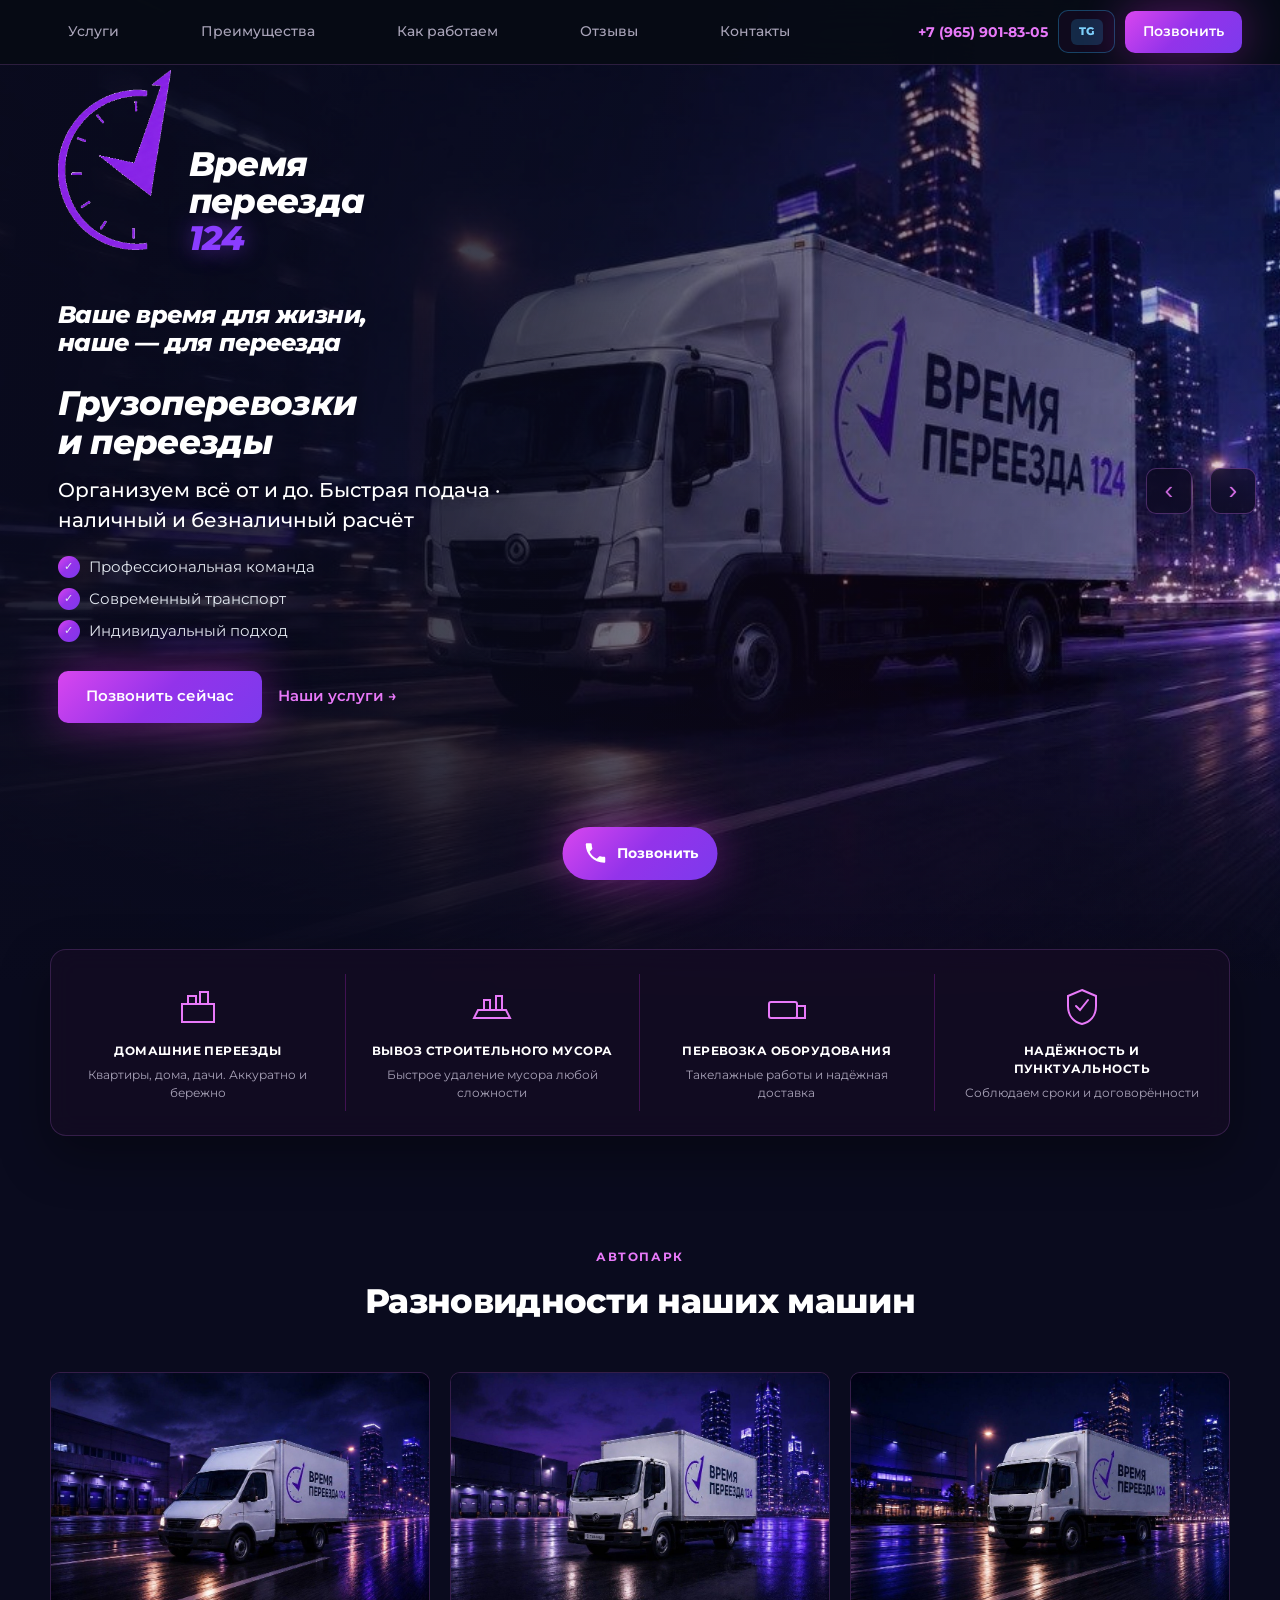
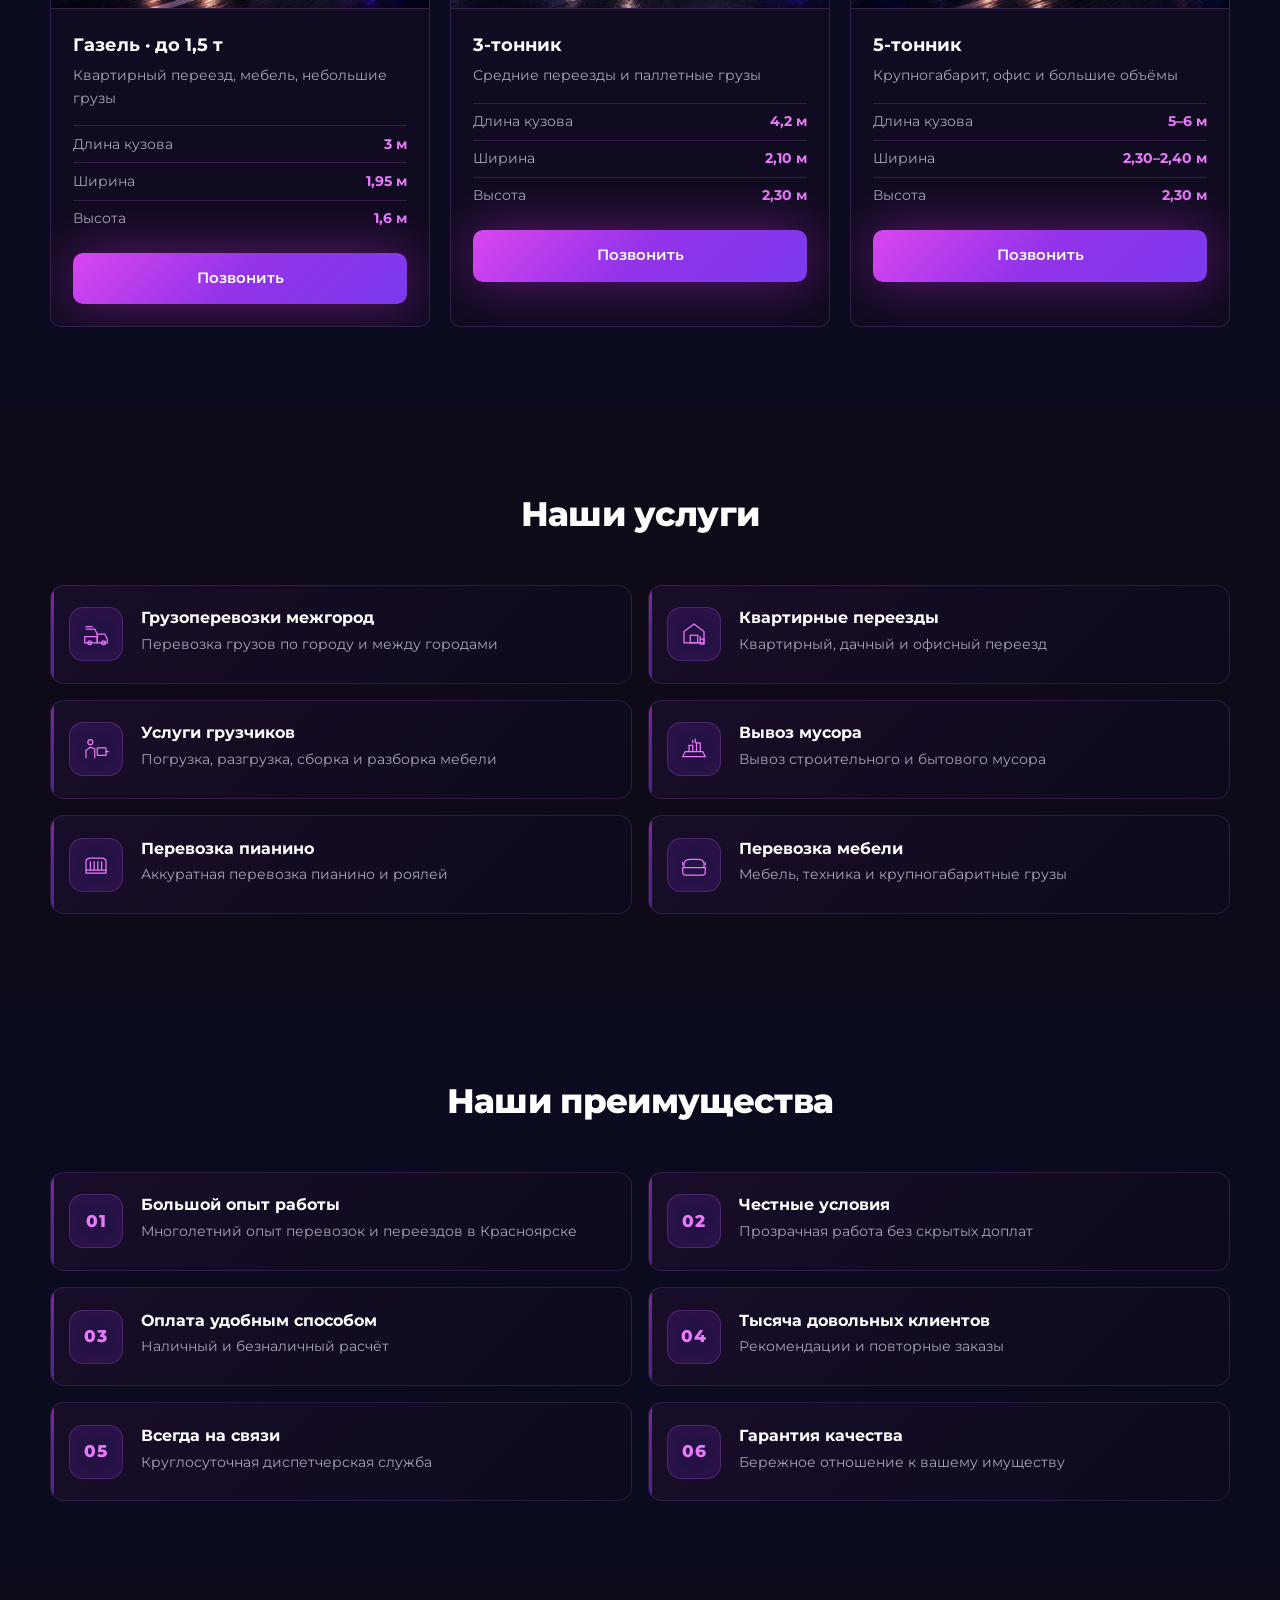
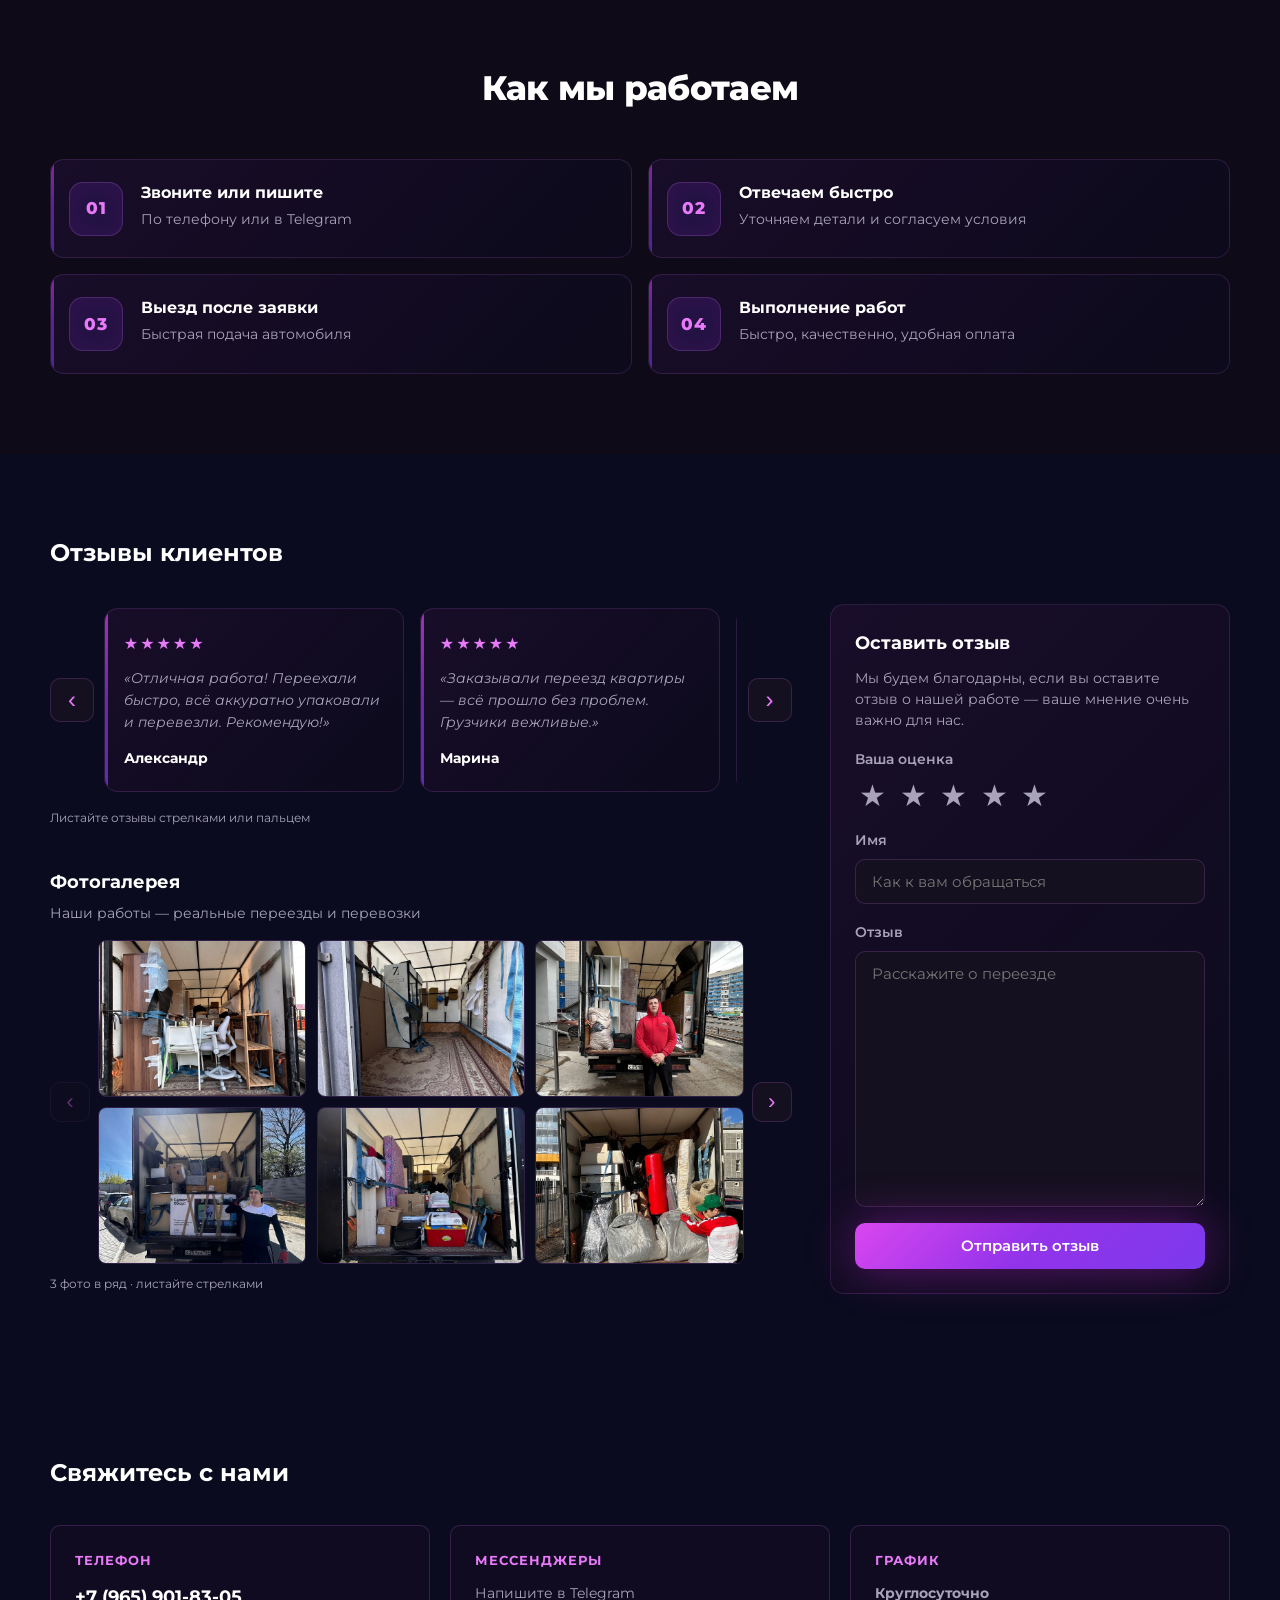
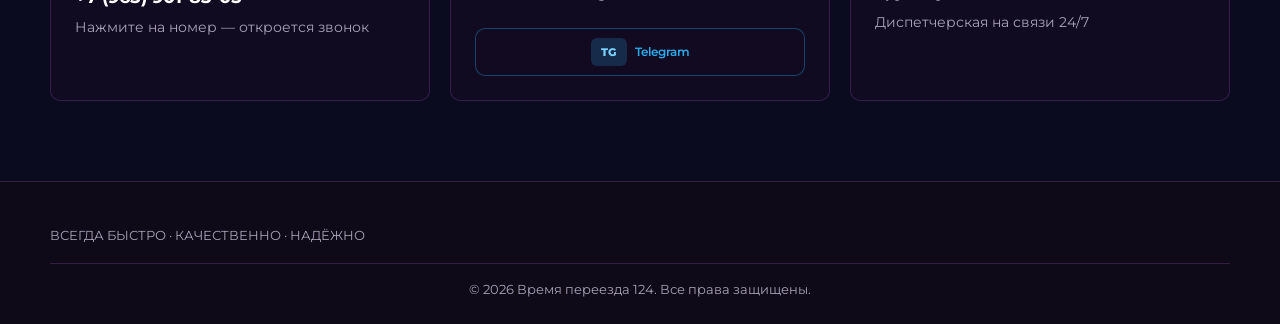
==== commit 37e73c3d: "Add files via upload" ====
--- a/index.html
+++ b/index.html
@@ -13,7 +13,7 @@
   <link rel="preconnect" href="https://fonts.googleapis.com">
   <link rel="preconnect" href="https://fonts.gstatic.com" crossorigin>
   <link href="https://fonts.googleapis.com/css2?family=Montserrat:ital,wght@0,400;0,500;0,600;0,700;0,800;1,700;1,800&display=swap" rel="stylesheet">
-  <link rel="stylesheet" href="css/style.css?v=10">
+  <link rel="stylesheet" href="css/style.css?v=18">
   <link rel="preload" as="image" href="images/hero-truck-night.jpg?v=2">
 </head>
 <body>
@@ -88,7 +88,10 @@
             <span class="hero__brand-num">124</span>
           </p>
         </div>
-        <p class="hero__tagline">Ваше время для жизни, наше — для переезда</p>
+        <p class="hero__tagline">
+          <span class="hero__tagline-line">Ваше время для жизни,</span>
+          <span class="hero__tagline-line">наше — для переезда</span>
+        </p>
         <h1>Грузоперевозки<br>и переезды</h1>
         <p class="hero__lead">Организуем всё от и до. Быстрая подача · наличный и безналичный расчёт</p>
         <ul class="hero__list">
--- a/css/style.css
+++ b/css/style.css
@@ -449,17 +449,22 @@
   color: var(--muted);
 }
 .hero__tagline {
-  font-size: clamp(0.95rem, 2.1vw, 1.2rem);
-  font-weight: 600;
+  font-size: clamp(1.05rem, 2.35vw, 1.5rem);
+  font-weight: 800;
   font-style: italic;
-  color: rgba(255, 255, 255, 0.92);
-  letter-spacing: 0.01em;
-  margin-bottom: 0.45rem;
-  text-shadow: 0 1px 10px rgba(0, 0, 0, 0.3);
+  color: var(--text);
+  letter-spacing: -0.02em;
+  line-height: 1.15;
+  margin-top: 2.75rem;
+  margin-bottom: 1.75rem;
+}
+.hero__tagline-line {
+  display: block;
 }
 .hero__content h1 {
   font-size: clamp(1.45rem, 3vw, 2.15rem);
   font-weight: 800;
+  font-style: italic;
   line-height: 1.12;
   letter-spacing: -0.02em;
   margin-bottom: 0.85rem;
@@ -1375,6 +1380,12 @@
     justify-content: flex-start;
     padding-top: calc(var(--header-min) + env(safe-area-inset-top, 0px));
   }
+  .hero__slide {
+    --hero-pos: 72% 42%;
+    background-size: cover;
+    background-repeat: no-repeat;
+    background-position: 72% 42%;
+  }
   .hero__inner {
     margin-left: 0;
     margin-bottom: 0;
@@ -1388,9 +1399,10 @@
     width: 100%;
   }
   .hero__tagline {
-    font-size: clamp(0.88rem, 3.5vw, 1.05rem);
-    line-height: 1.35;
-    margin-bottom: 0.4rem;
+    font-size: clamp(0.95rem, 3.2vw, 1.15rem);
+    margin-top: 2.25rem;
+    margin-bottom: 1.45rem;
+    line-height: 1.18;
   }
   .hero__lead {
     margin-inline: 0;
@@ -1418,7 +1430,7 @@
 }
 
 @media (max-width: 1024px) {
-  .hero__slide { --hero-pos: 55% center; }
+  .hero__slide { --hero-pos: 45% center; }
   .hero__arrow--prev { right: 4.5rem; }
   .hero__arrow--next { right: 1rem; }
   .hero__overlay {
@@ -1541,11 +1553,16 @@
 
   /* Hero */
   .hero {
-    min-height: min(78svh, 560px);
+    min-height: min(74svh, 520px);
     align-items: flex-start;
     justify-content: flex-start;
   }
-  .hero__slide { --hero-pos: 60% 40%; }
+  .hero__slide {
+    --hero-pos: 70% 40%;
+    background-size: cover;
+    background-repeat: no-repeat;
+    background-position: 70% 40%;
+  }
   .hero__arrow {
     width: 40px;
     height: 40px;
@@ -1564,8 +1581,10 @@
   }
   .hero__content h1 { font-size: clamp(1.35rem, 5.5vw, 1.75rem); }
   .hero__tagline {
-    font-size: clamp(0.88rem, 3.8vw, 1rem);
-    margin-bottom: 0.35rem;
+    font-size: clamp(0.92rem, 4vw, 1.08rem);
+    margin-top: 2rem;
+    margin-bottom: 1.3rem;
+    line-height: 1.2;
   }
   .hero__lead {
     font-size: clamp(1rem, 4.2vw, 1.12rem);
@@ -1756,8 +1775,9 @@
   }
 
   .hero__tagline {
-    font-size: clamp(0.82rem, 3.6vw, 0.92rem);
-    line-height: 1.4;
+    font-size: clamp(0.88rem, 3.8vw, 0.98rem);
+    margin-top: 1.75rem;
+    margin-bottom: 1.15rem;
   }
   .hero__content h1 {
     font-size: clamp(1.25rem, 5.8vw, 1.55rem);
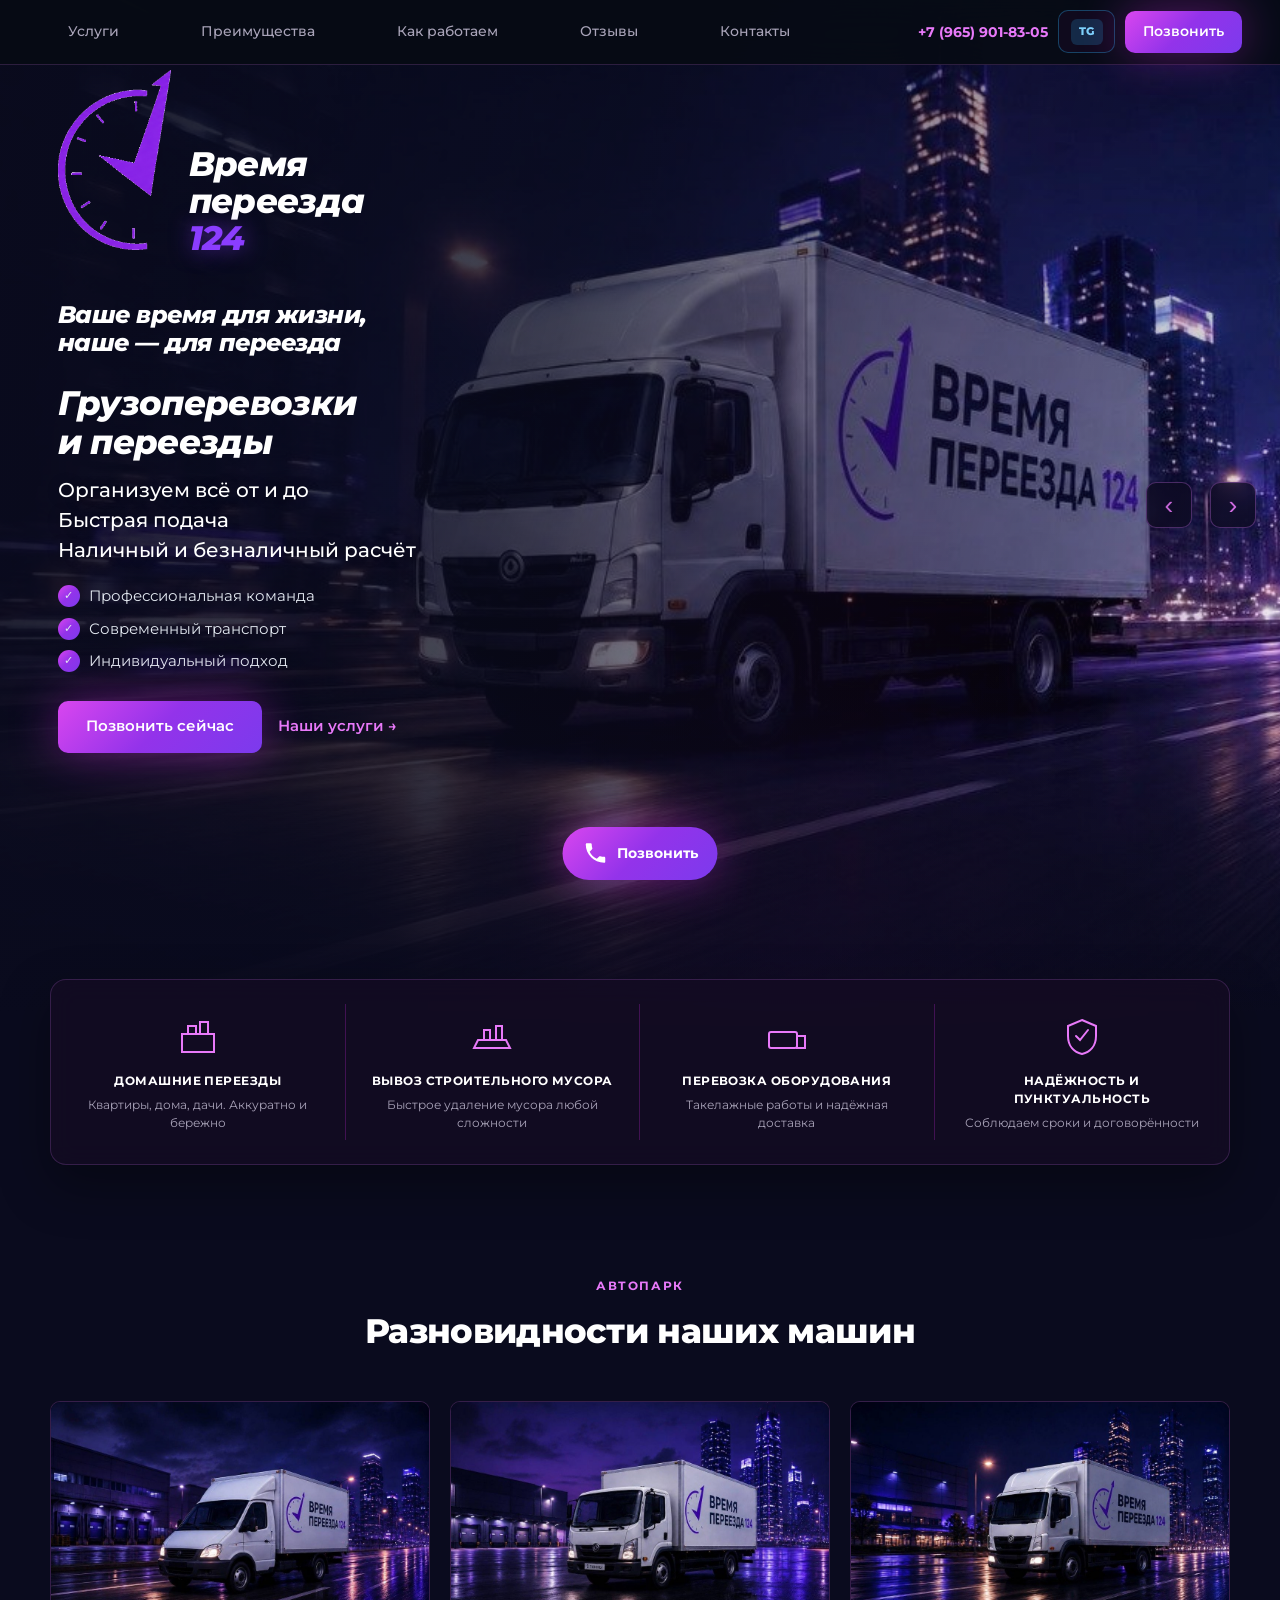
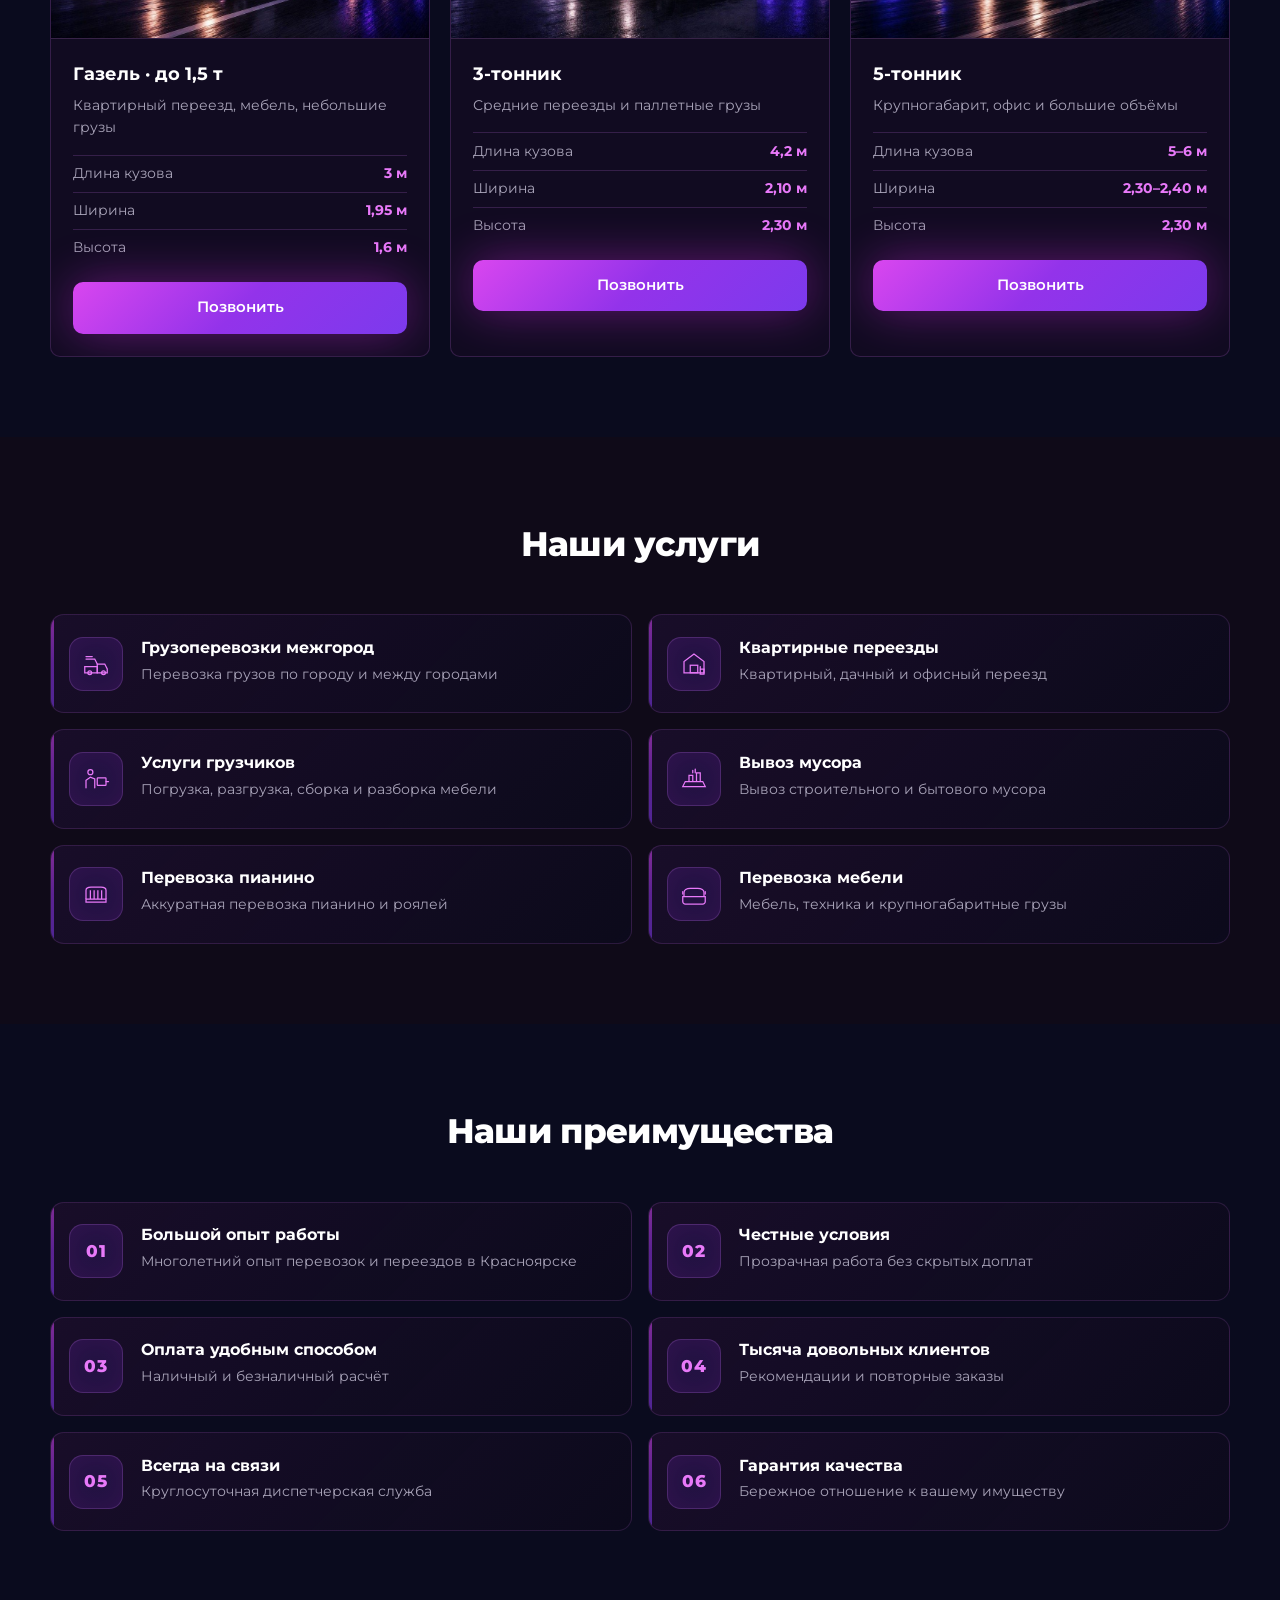
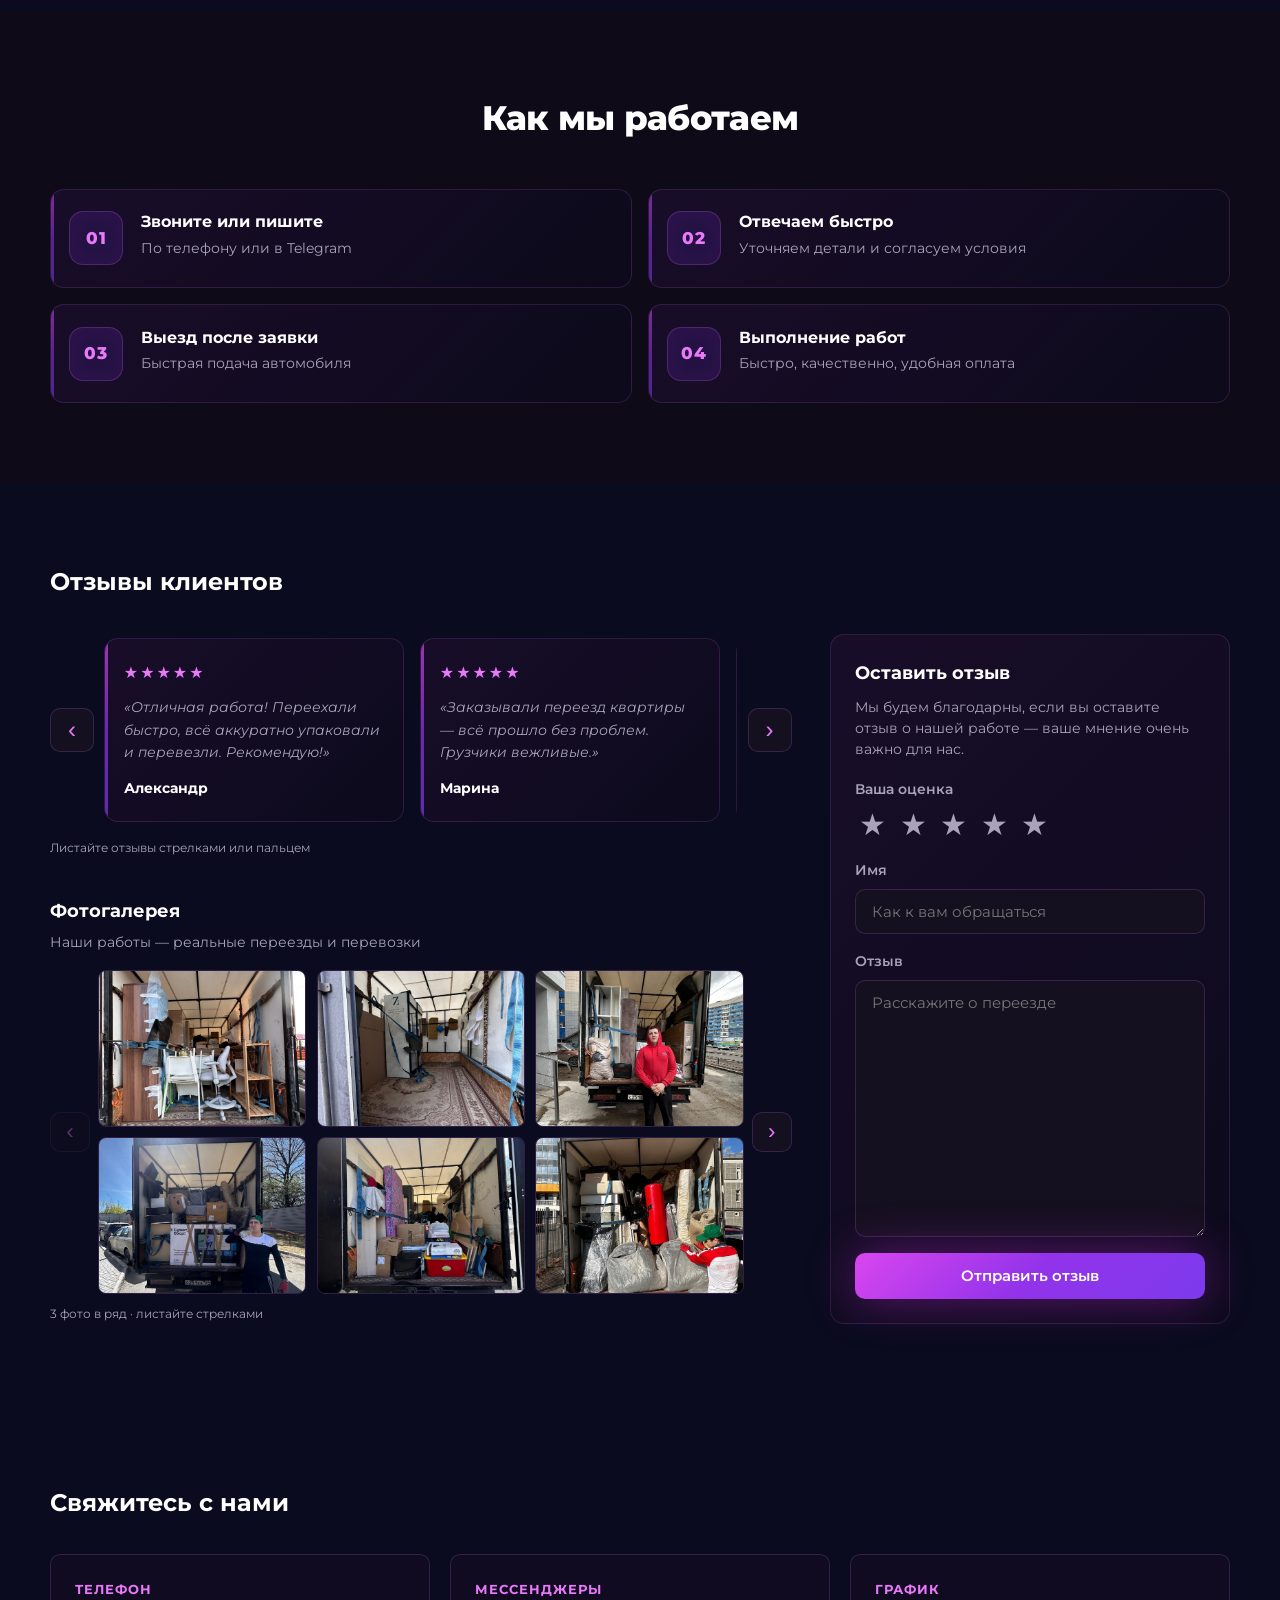
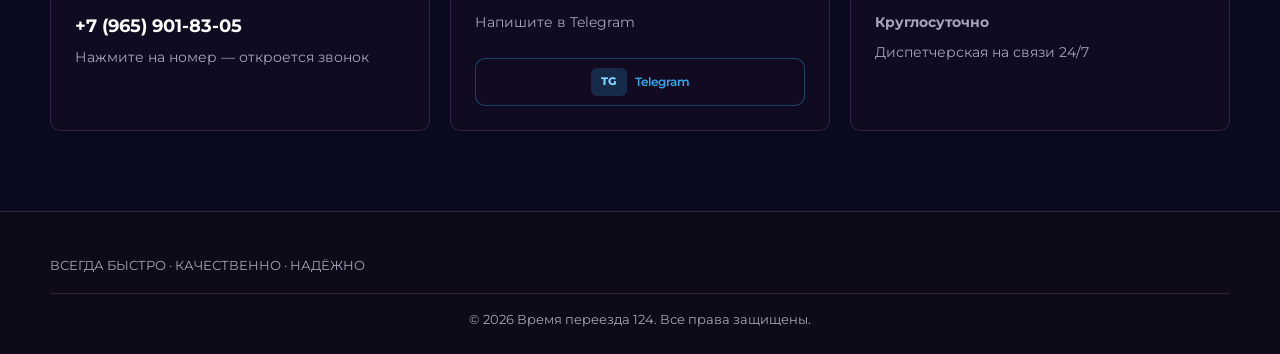
==== commit b61c2282: "Add files via upload" ====
--- a/index.html
+++ b/index.html
@@ -13,7 +13,7 @@
   <link rel="preconnect" href="https://fonts.googleapis.com">
   <link rel="preconnect" href="https://fonts.gstatic.com" crossorigin>
   <link href="https://fonts.googleapis.com/css2?family=Montserrat:ital,wght@0,400;0,500;0,600;0,700;0,800;1,700;1,800&display=swap" rel="stylesheet">
-  <link rel="stylesheet" href="css/style.css?v=18">
+  <link rel="stylesheet" href="css/style.css?v=20">
   <link rel="preload" as="image" href="images/hero-truck-night.jpg?v=2">
 </head>
 <body>
@@ -93,7 +93,11 @@
           <span class="hero__tagline-line">наше — для переезда</span>
         </p>
         <h1>Грузоперевозки<br>и переезды</h1>
-        <p class="hero__lead">Организуем всё от и до. Быстрая подача · наличный и безналичный расчёт</p>
+        <p class="hero__lead">
+          <span class="hero__lead-line">Организуем всё от и до</span>
+          <span class="hero__lead-line">Быстрая подача</span>
+          <span class="hero__lead-line">Наличный и безналичный расчёт</span>
+        </p>
         <ul class="hero__list">
           <li><span class="hero__check" aria-hidden="true">✓</span> Профессиональная команда</li>
           <li><span class="hero__check" aria-hidden="true">✓</span> Современный транспорт</li>
--- a/css/style.css
+++ b/css/style.css
@@ -478,6 +478,9 @@
   margin-bottom: 1.25rem;
   text-shadow: 0 1px 12px rgba(0, 0, 0, 0.35);
 }
+.hero__lead-line {
+  display: block;
+}
 .hero__list {
   list-style: none;
   margin-bottom: 1.75rem;
@@ -1797,3 +1800,14 @@
     grid-template-columns: repeat(2, 1fr);
   }
 }
+
+@media (max-width: 900px) {
+  .hero__slides {
+    filter: brightness(1.18) saturate(1.06);
+  }
+  .hero__overlay {
+    background:
+      linear-gradient(180deg, rgba(10, 11, 30, 0.68) 0%, rgba(10, 11, 30, 0.42) 52%, rgba(26, 11, 46, 0.18) 100%),
+      linear-gradient(to top, var(--bg) 0%, transparent 18%);
+  }
+}
